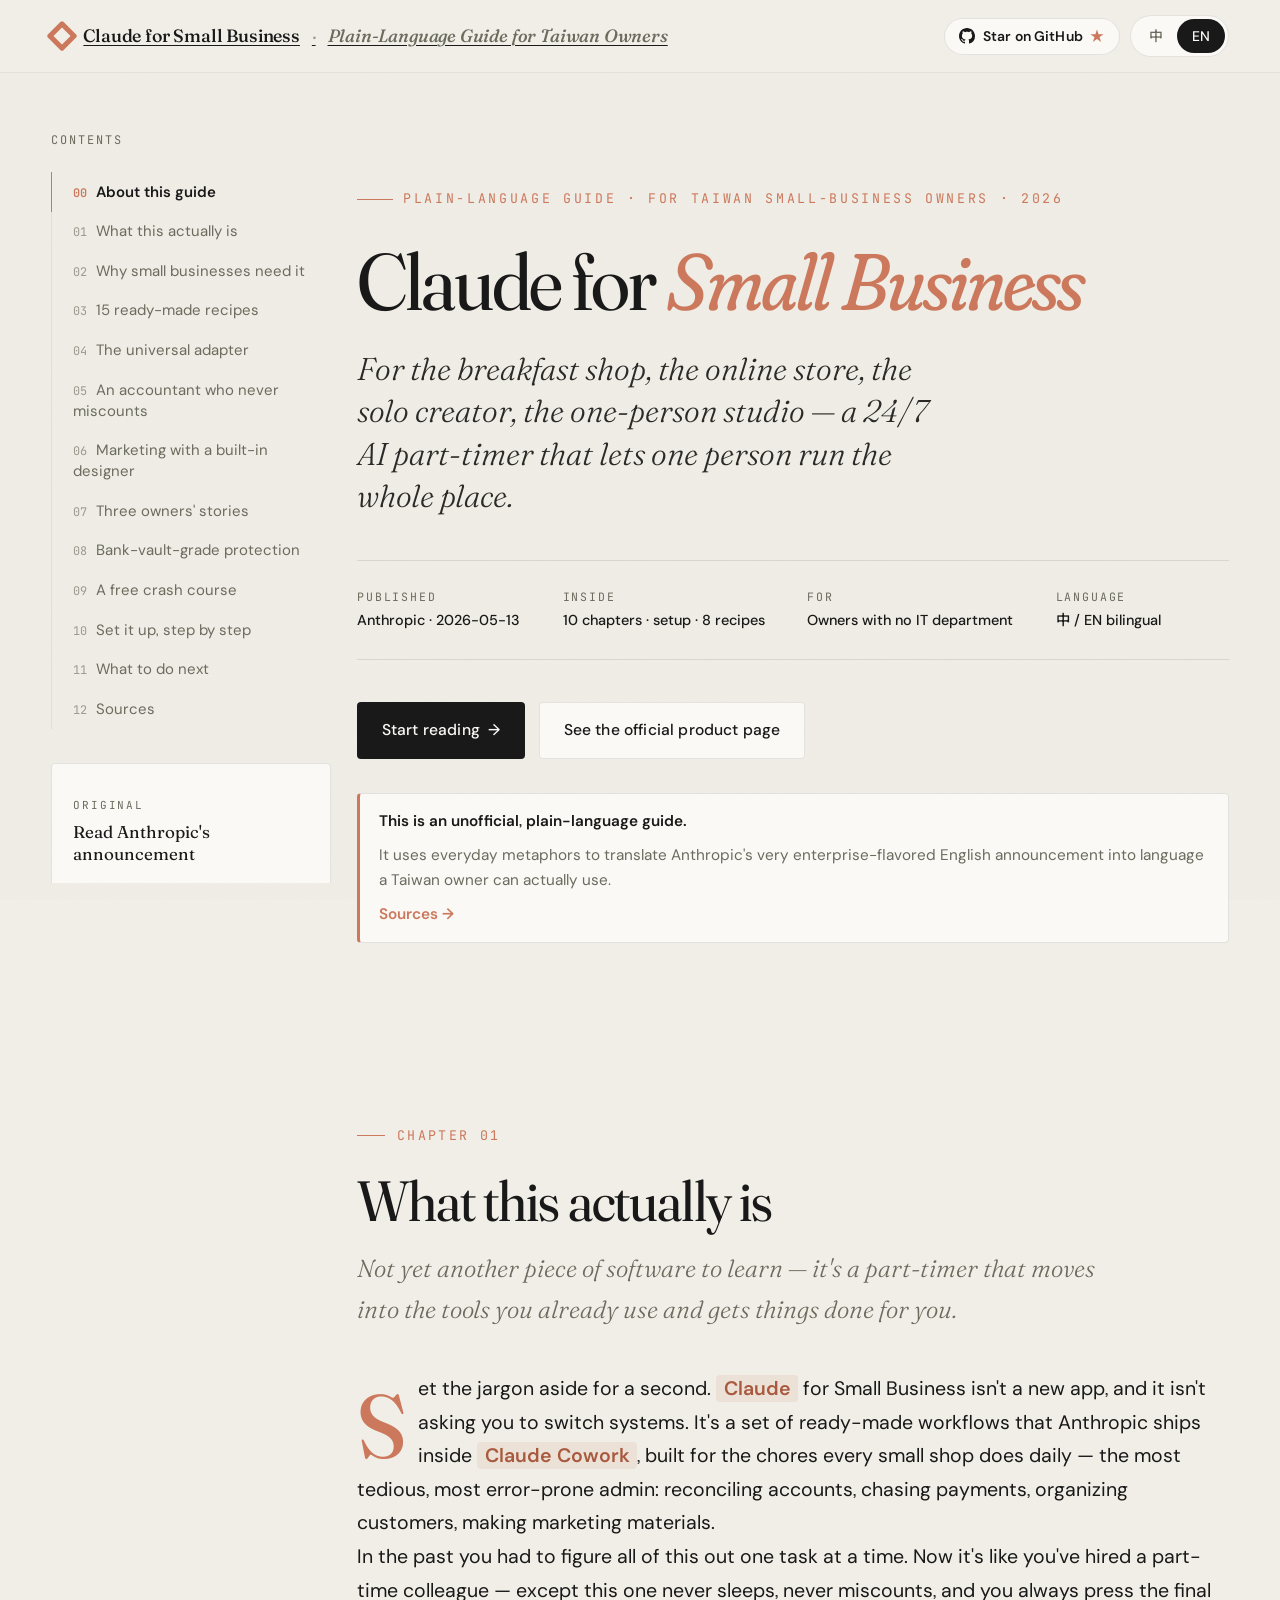
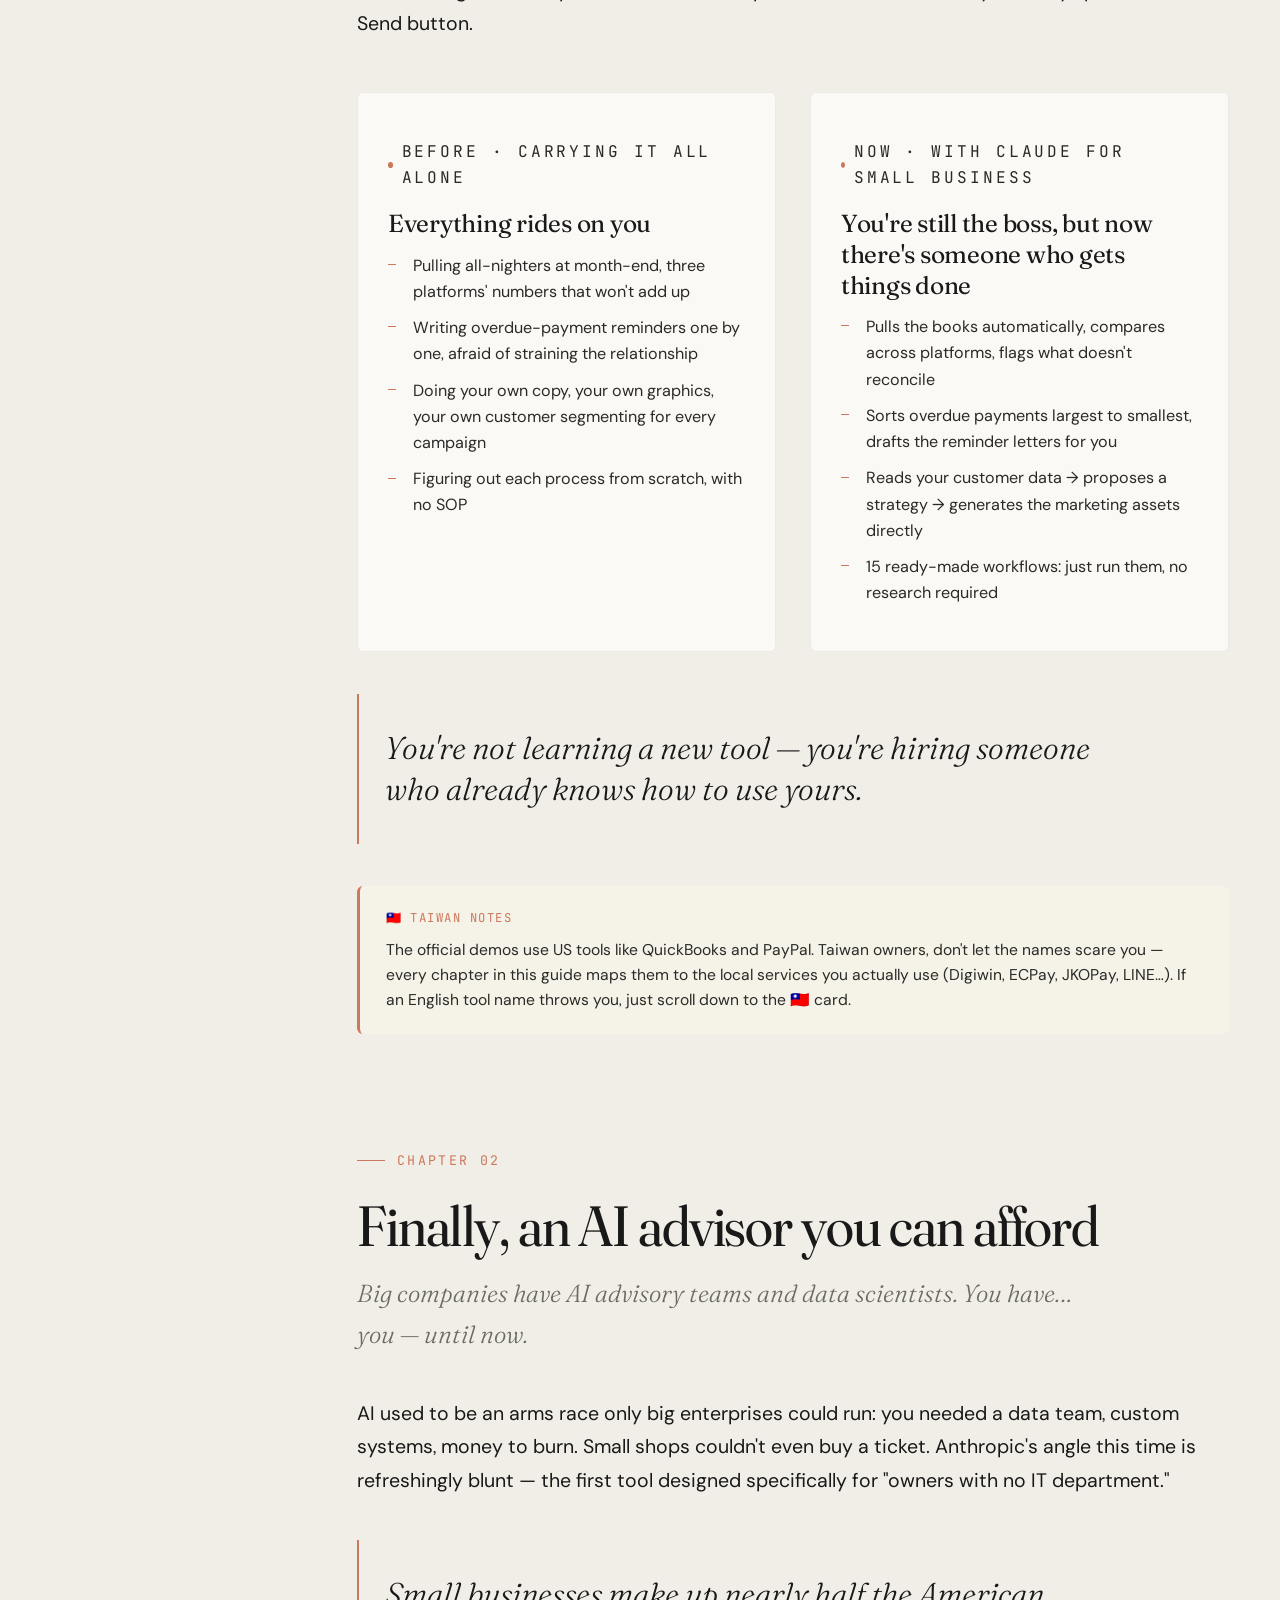
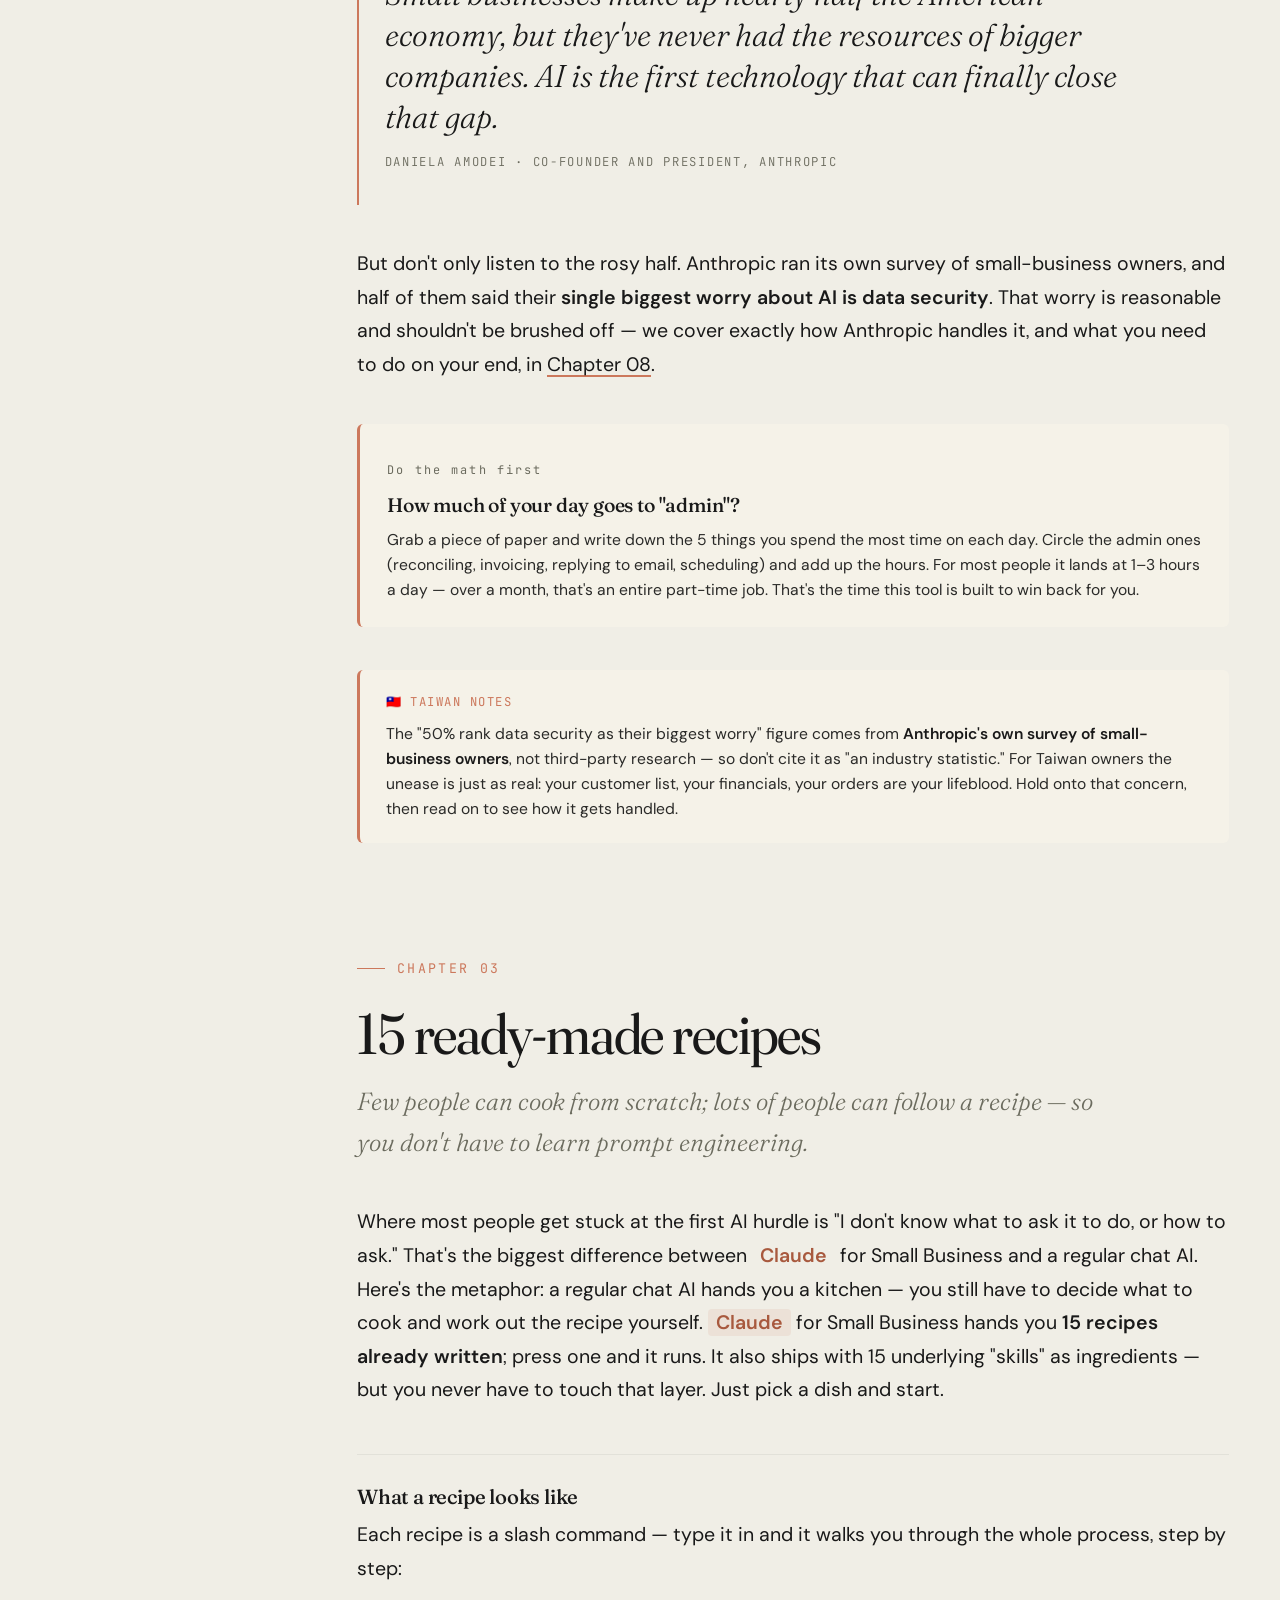
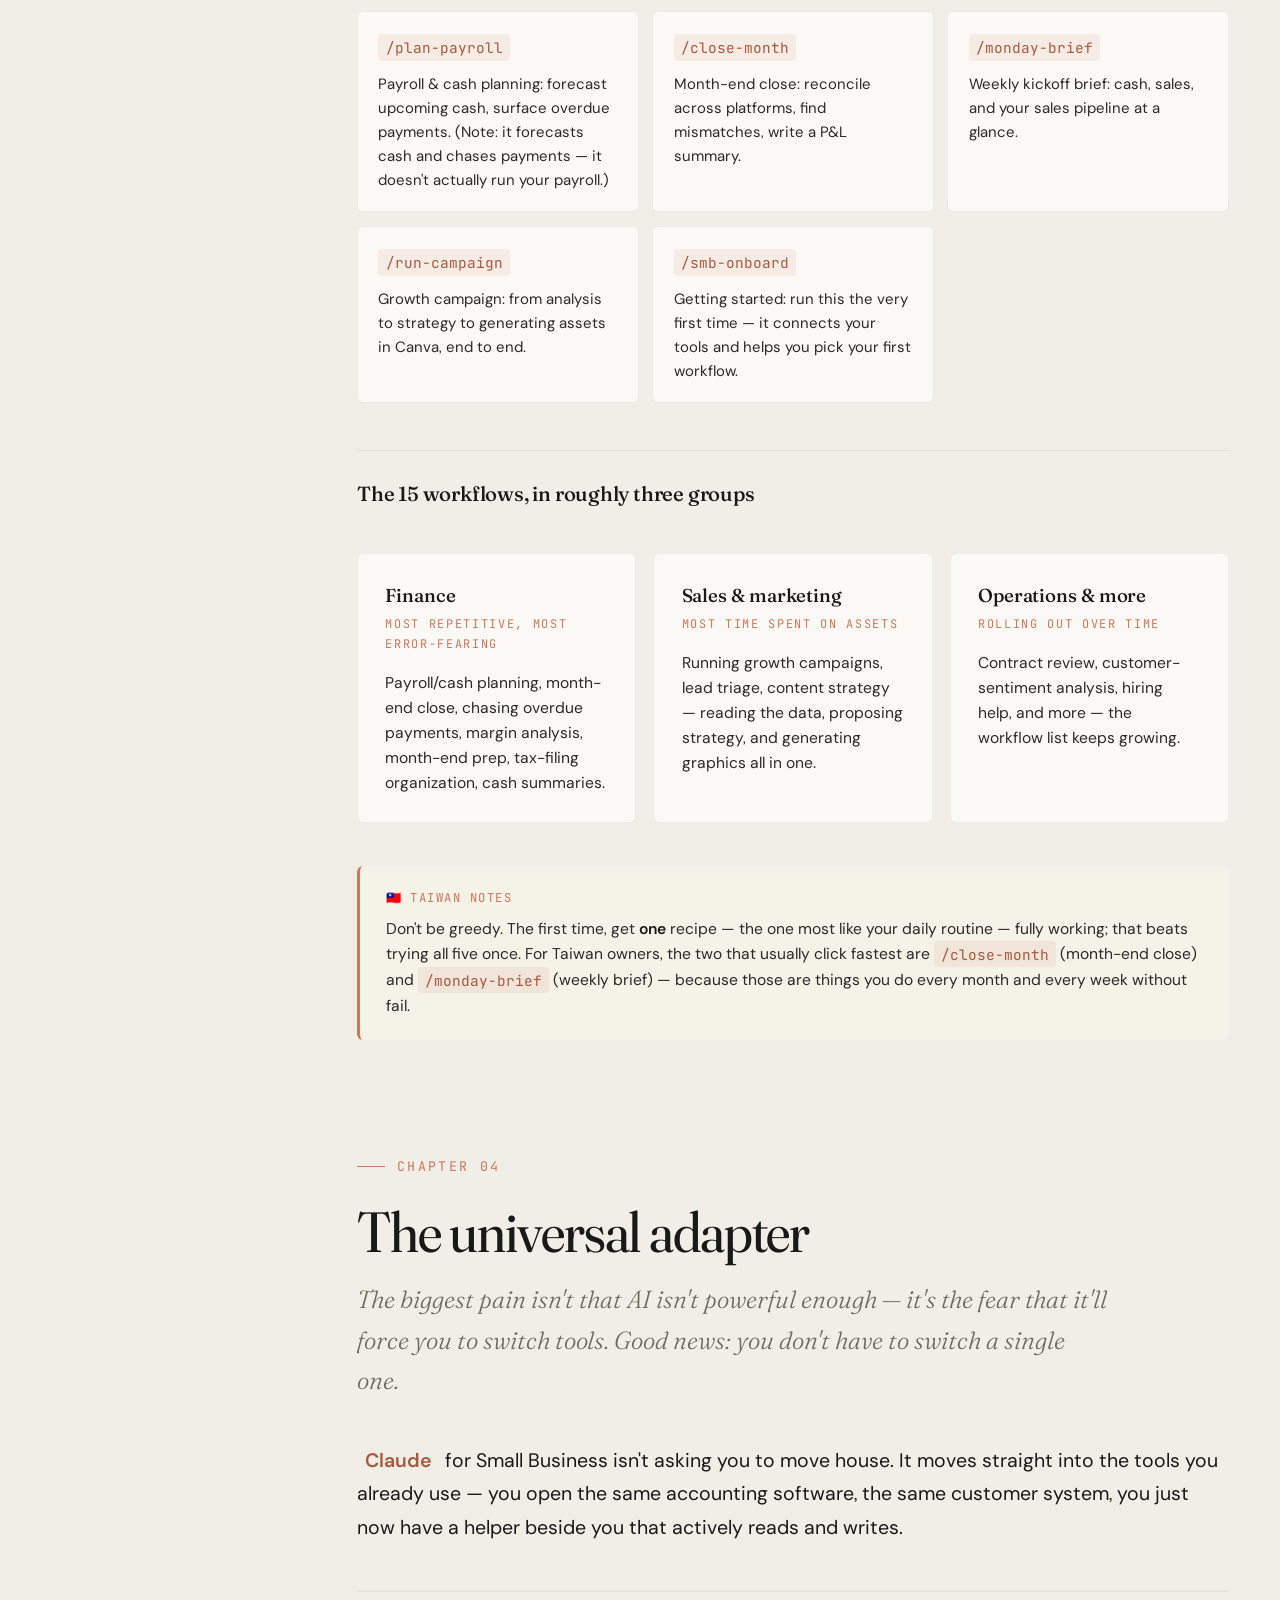
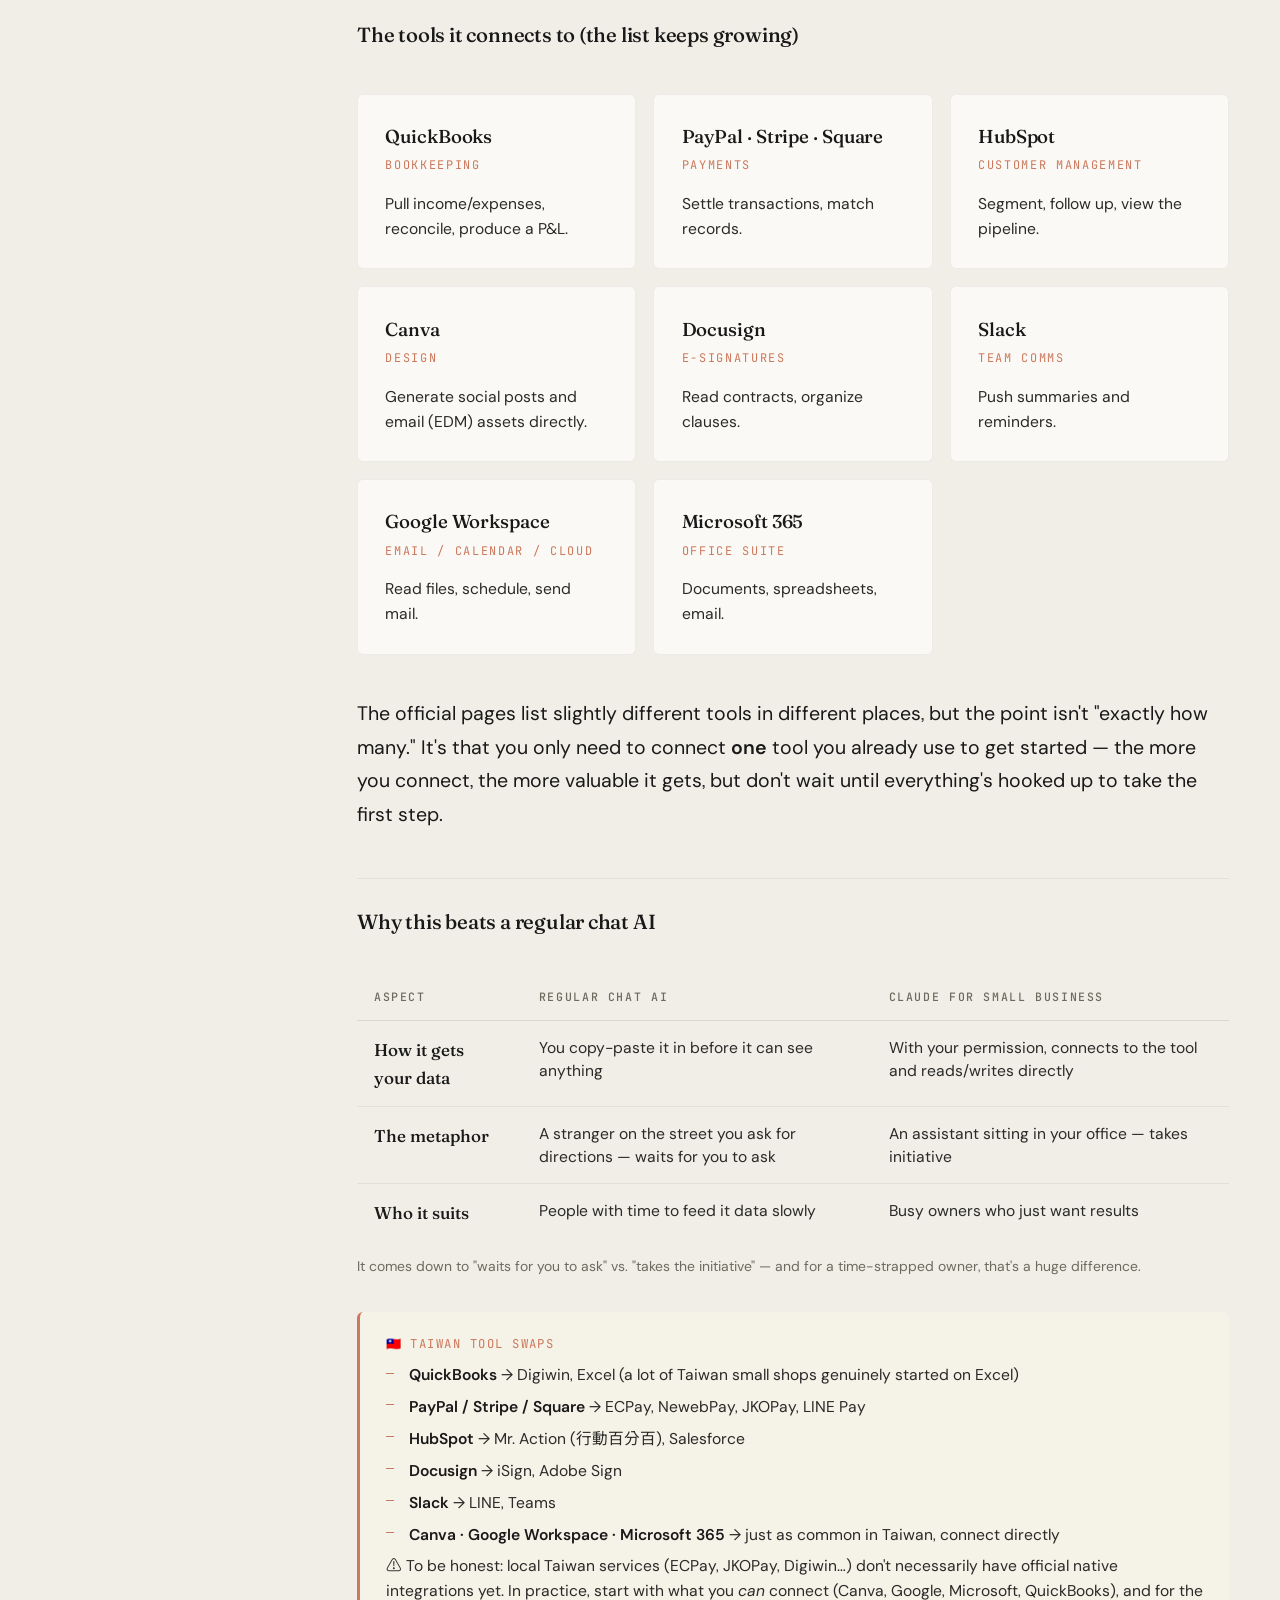
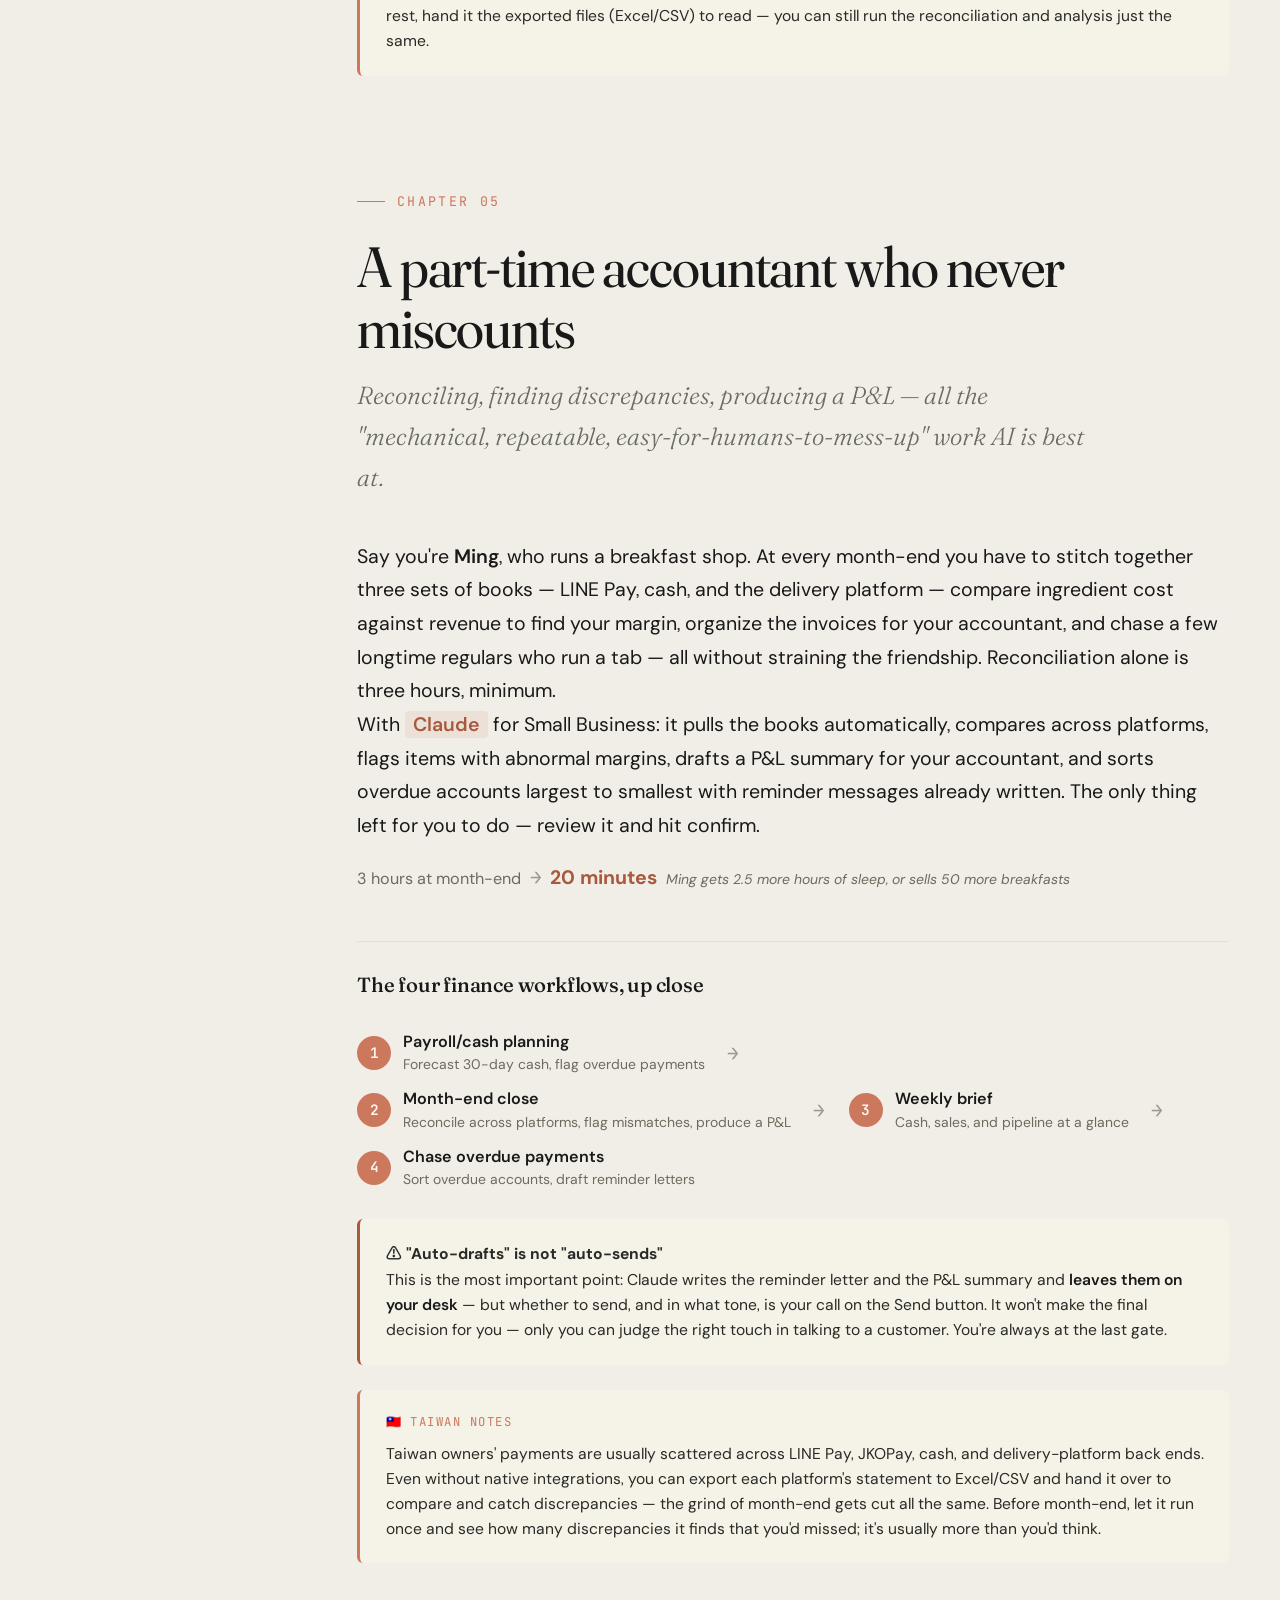
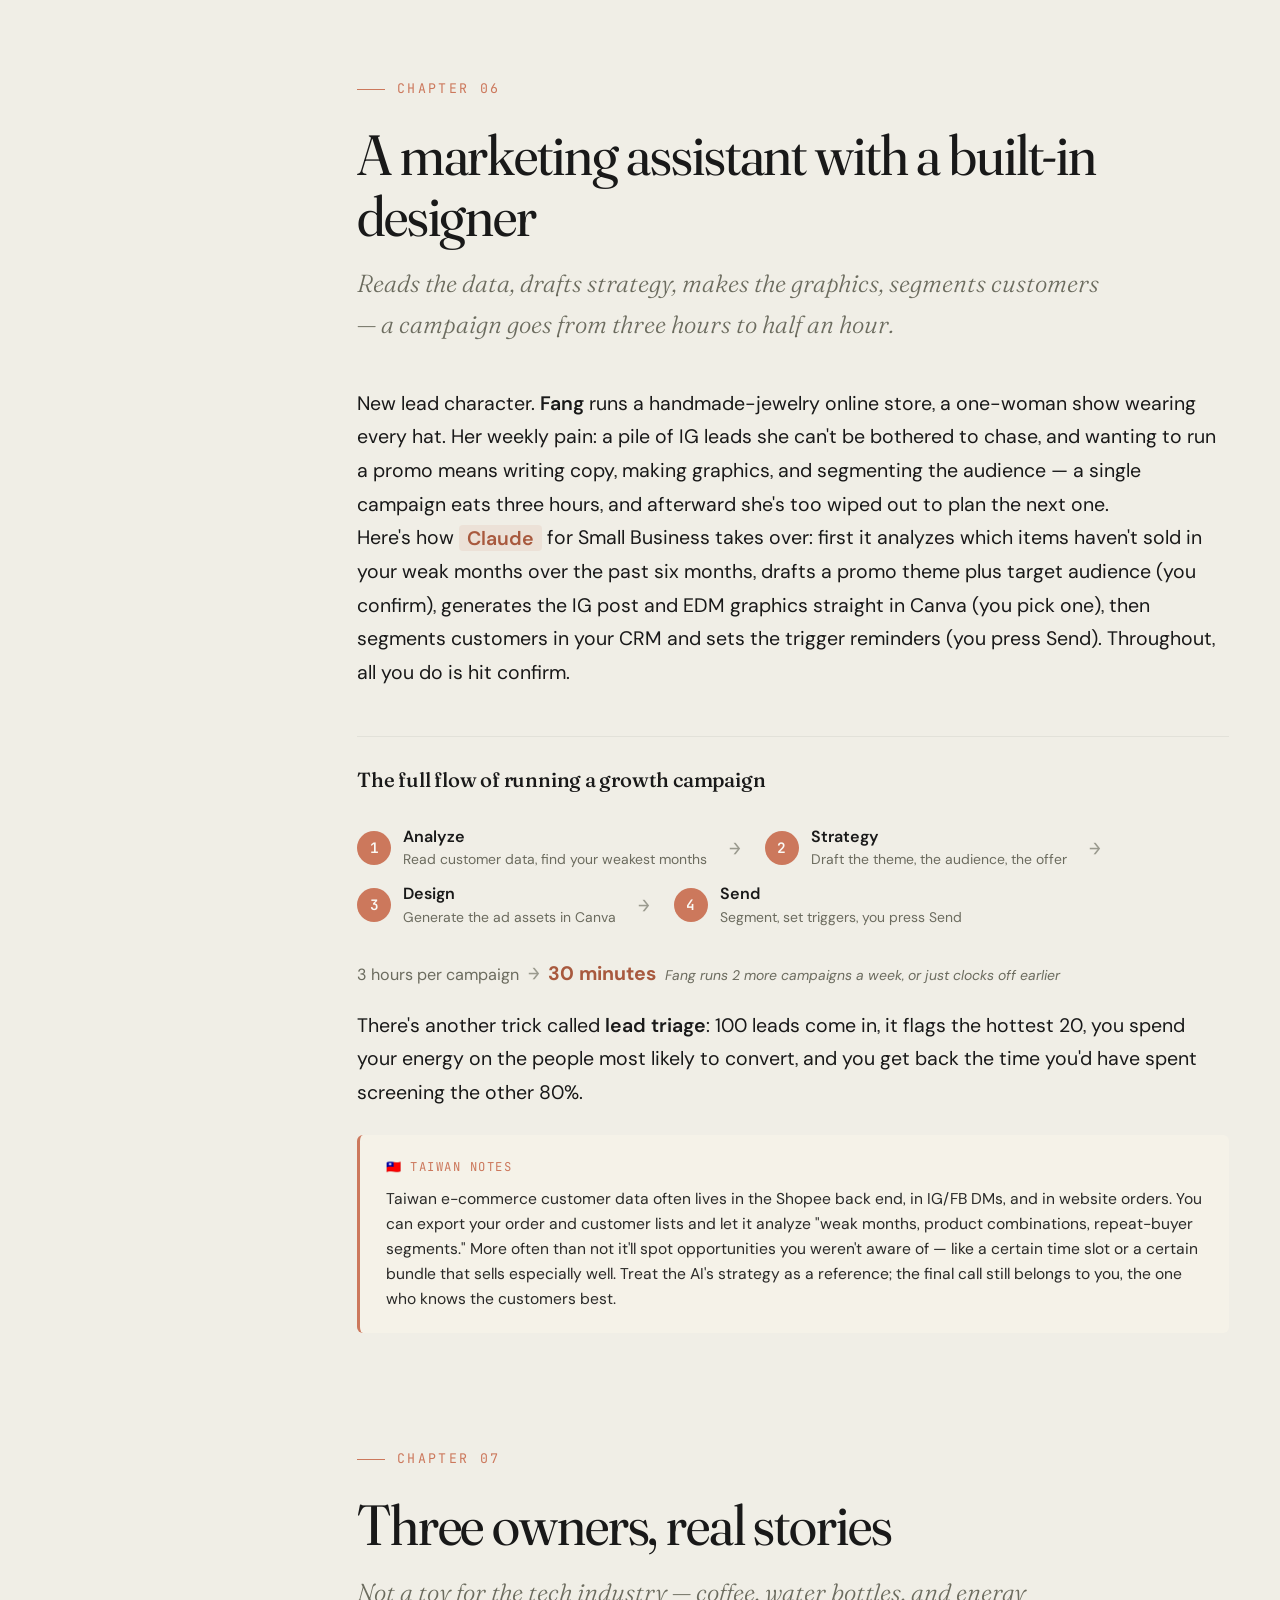
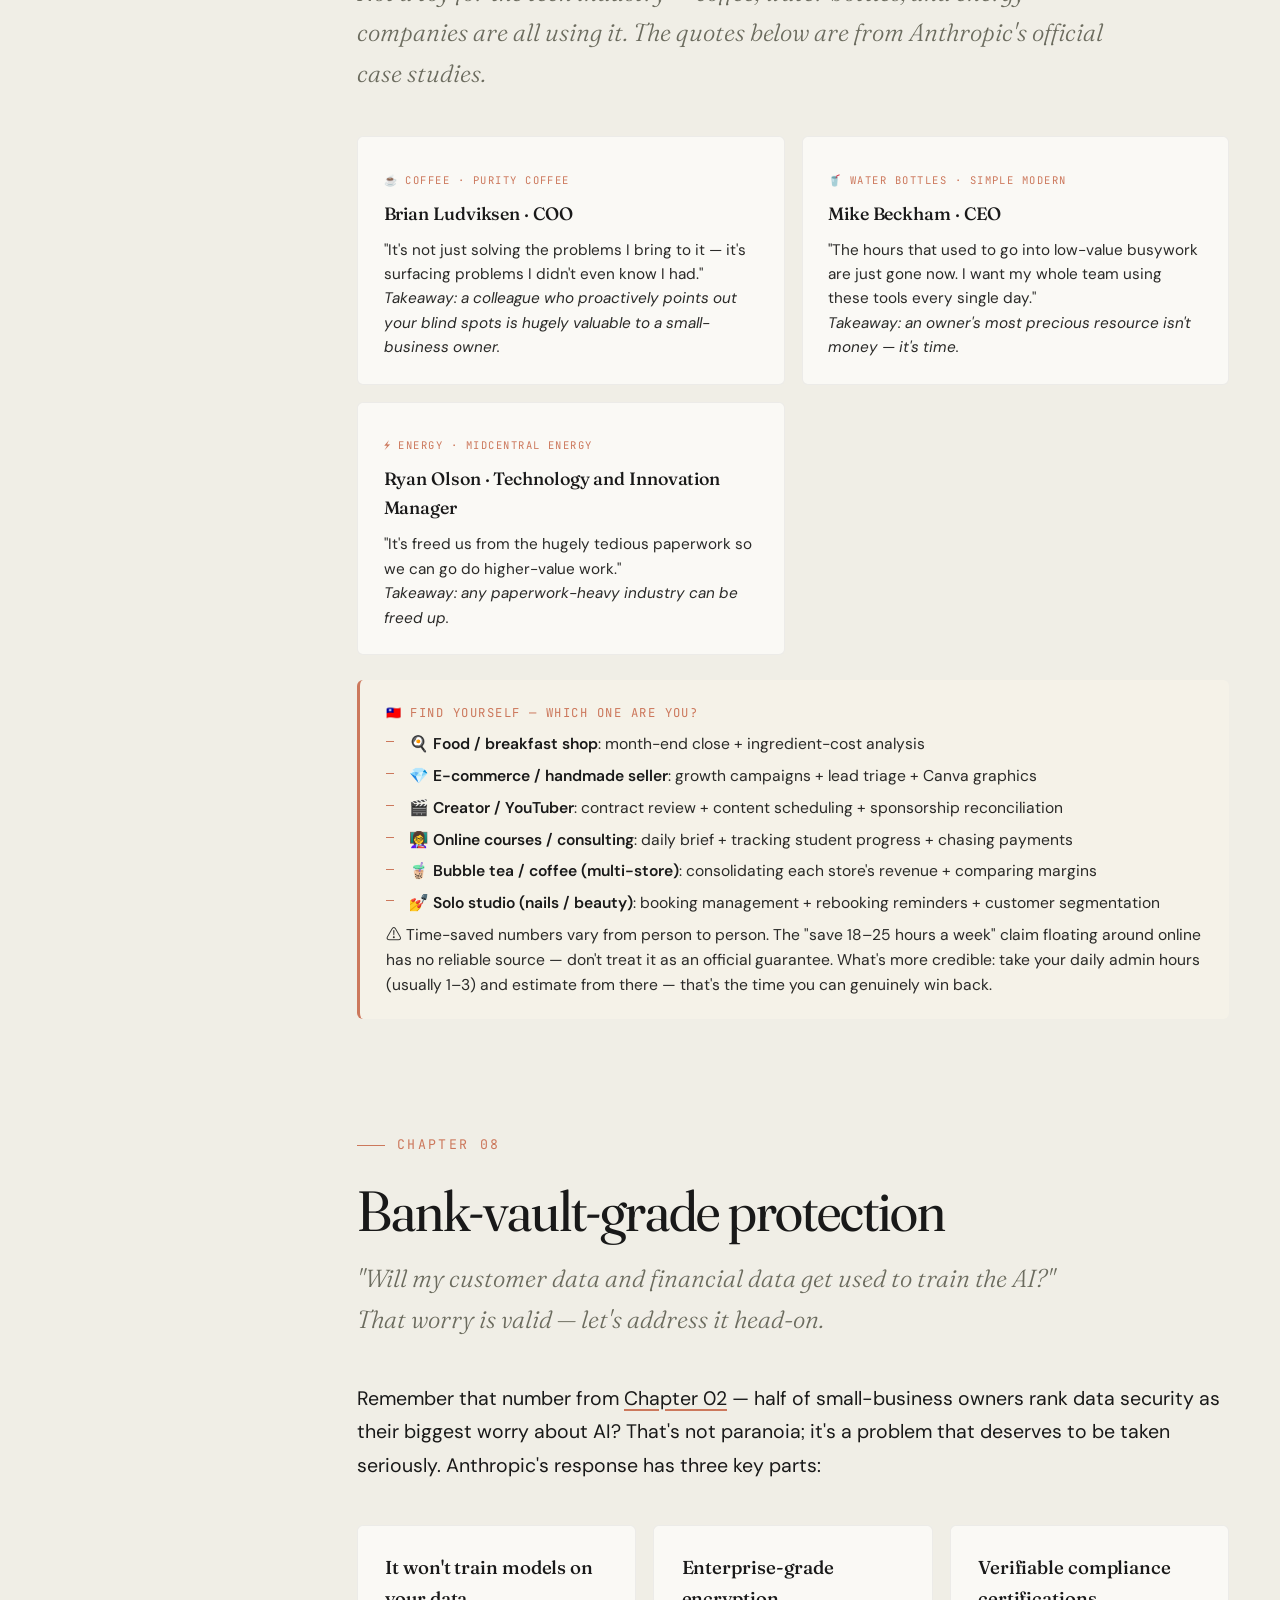
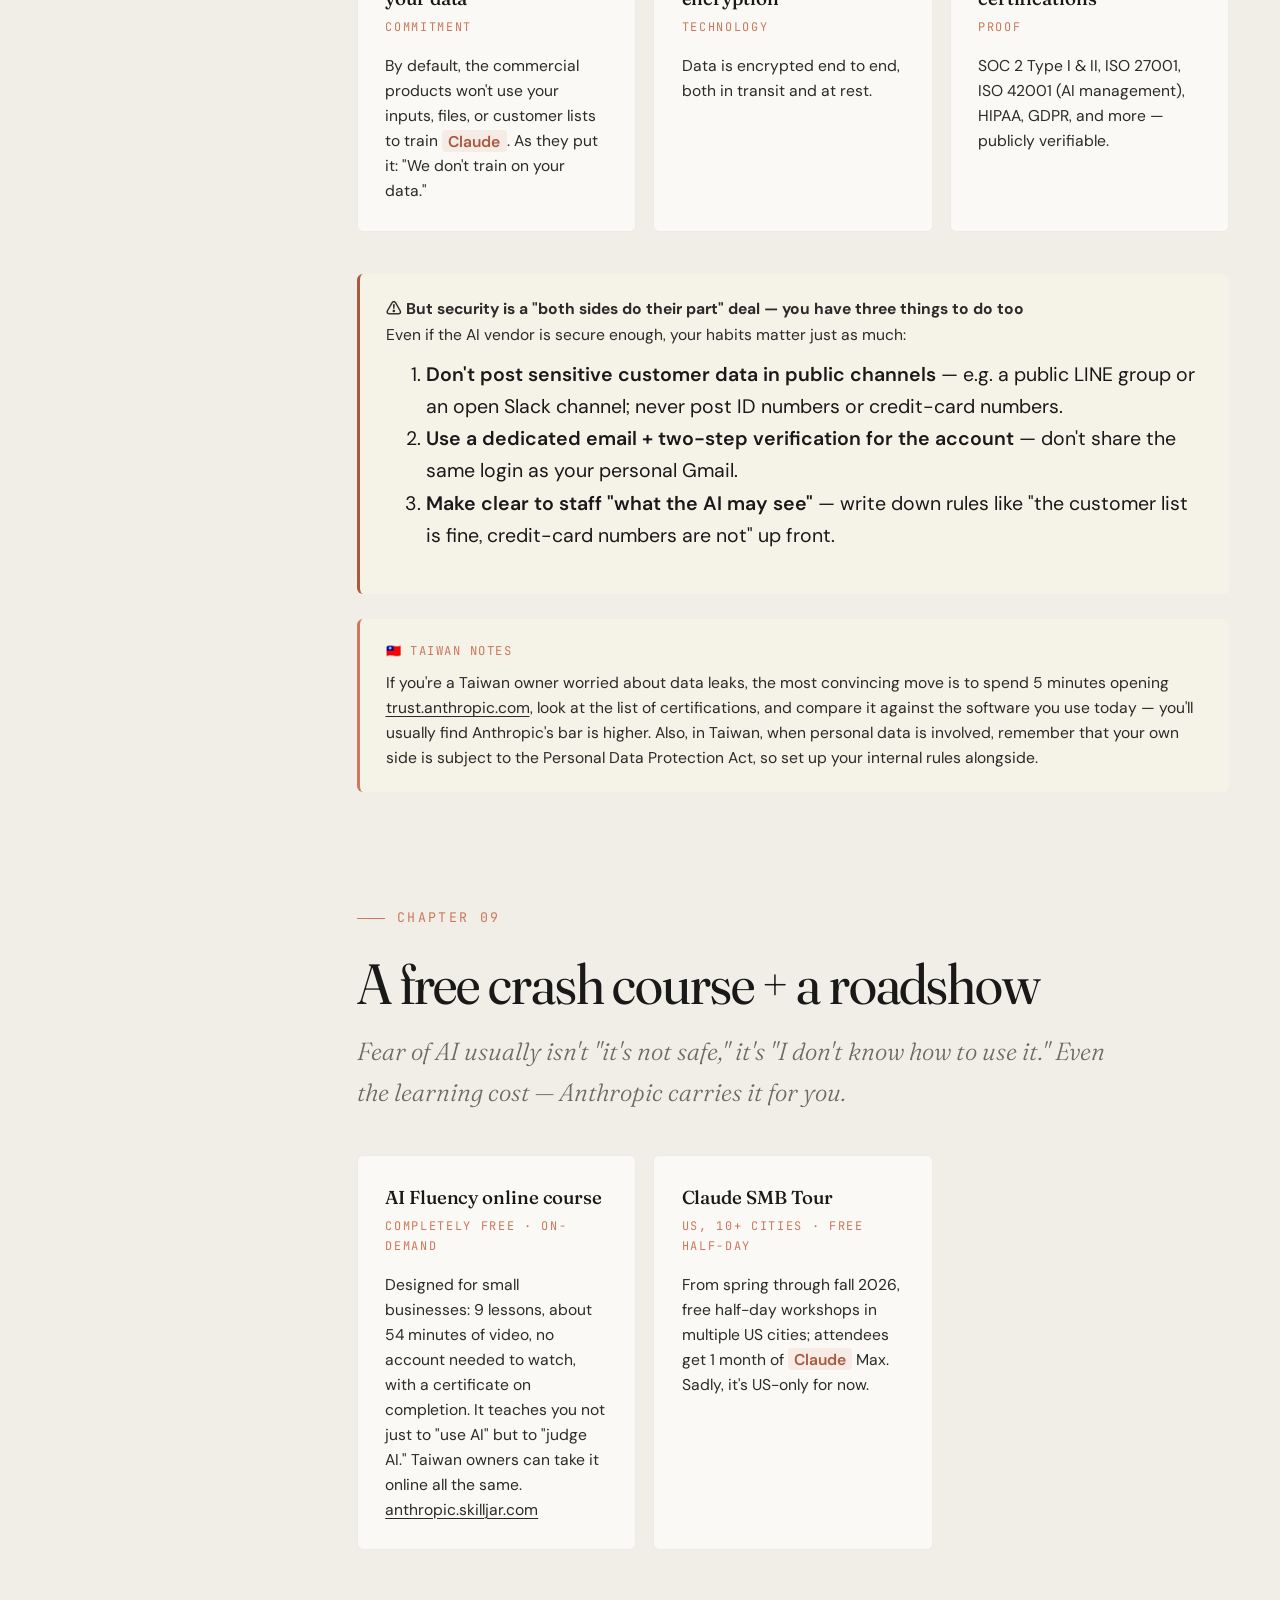
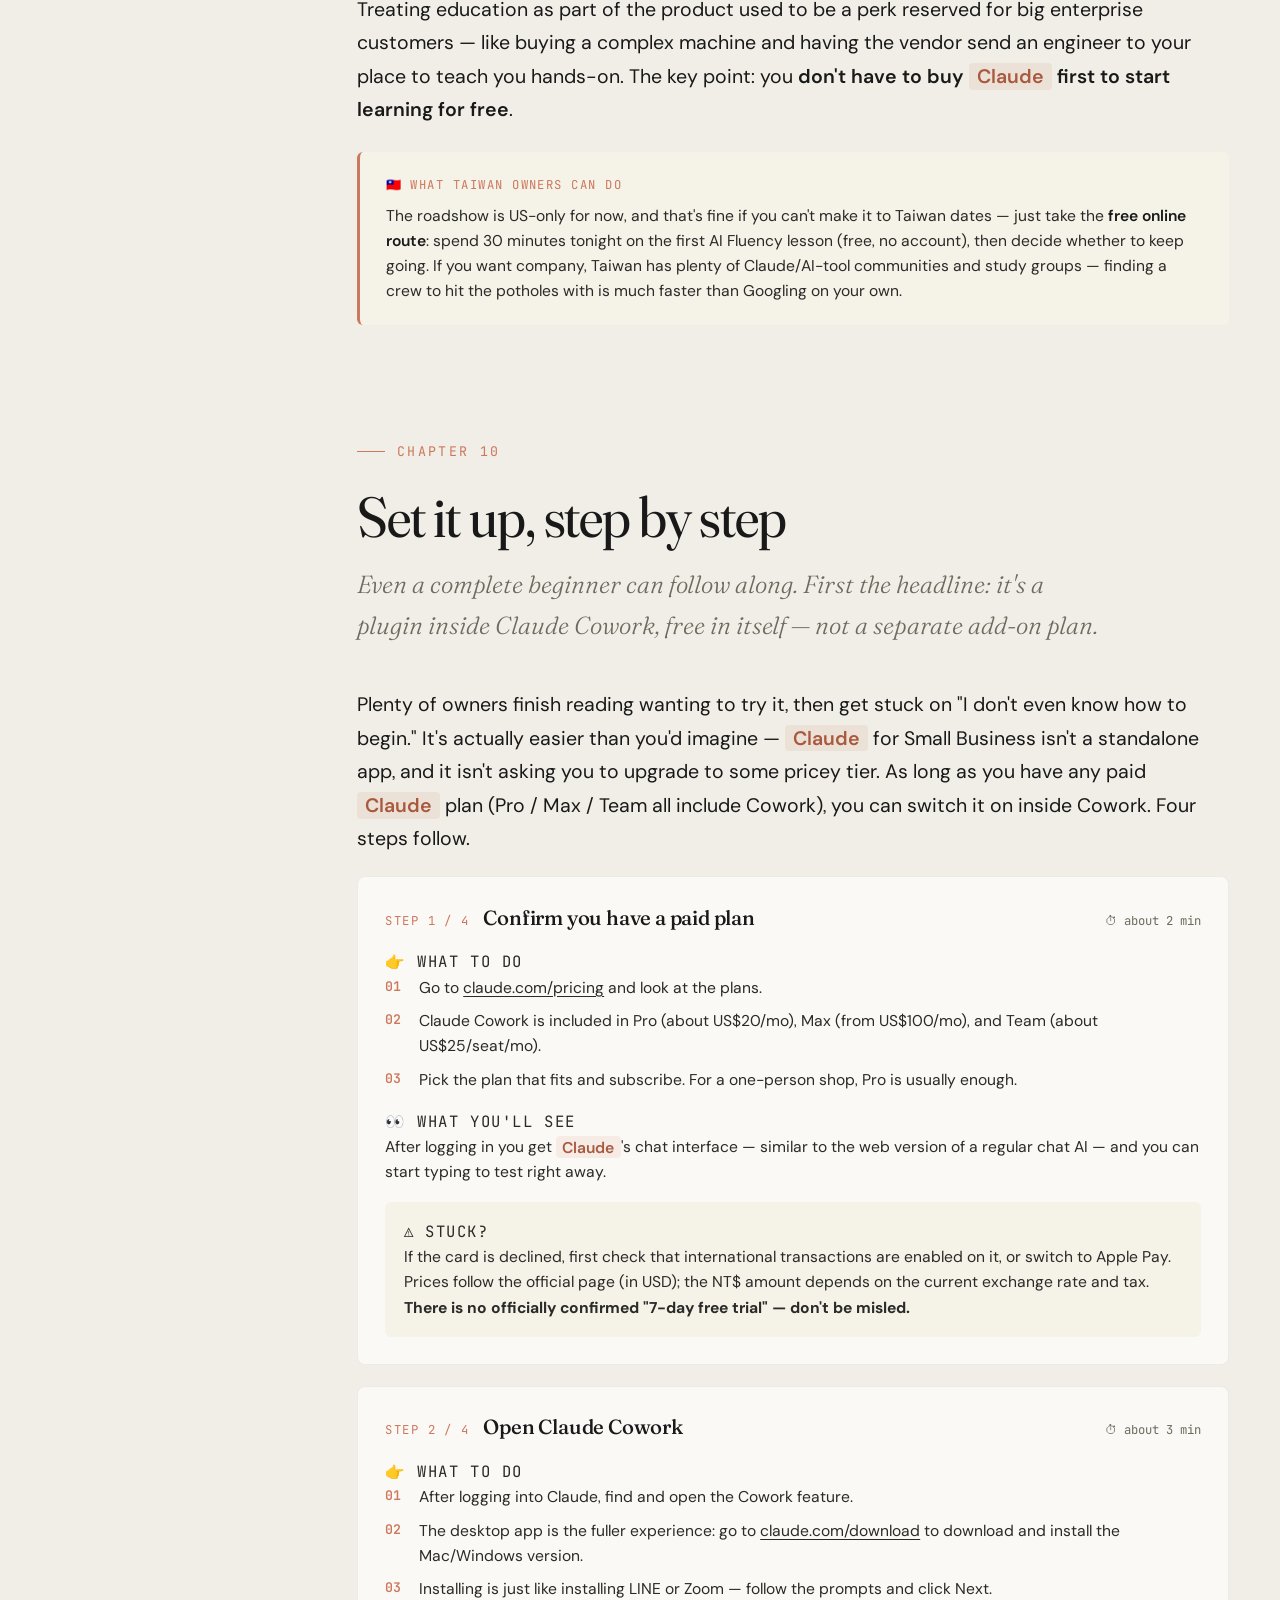
==== en/index.html @ 13dfb636 "feat: build bilingual Claude for Small Business Taiwan guide site - 中/英分頁式雙語（index.html / en/index.h" ====
<!DOCTYPE html>
<html lang="en">
<head>
<meta charset="UTF-8">
<meta name="viewport" content="width=device-width, initial-scale=1">
<title>Claude for Small Business · A Plain-Language Guide for Taiwan Owners</title>
<meta name="description" content="Anthropic's Claude for Small Business explained in plain language for Taiwan owners who have no IT department — 15 ready-made workflows, plugs into your existing tools, an accountant who never miscounts, a marketing assistant with a built-in designer. Includes step-by-step setup and 8 scenario prompts. Bilingual (中/EN).">
<meta property="og:title" content="Claude for Small Business · A Plain-Language Guide for Taiwan Owners">
<meta property="og:description" content="A 24/7 AI part-timer that lets one person run the whole shop — plain-language metaphors, Taiwan tool swaps, step-by-step setup.">
<meta property="og:type" content="article">
<meta property="og:locale" content="en_US">
<link rel="preconnect" href="https://fonts.googleapis.com">
<link rel="preconnect" href="https://fonts.gstatic.com" crossorigin>
<link href="https://fonts.googleapis.com/css2?family=Fraunces:ital,opsz,wght,SOFT@0,9..144,300..600,30..100;1,9..144,300..600,30..100&family=DM+Sans:wght@300;400;500;600;700&family=JetBrains+Mono:wght@400;500&family=Noto+Serif+TC:wght@300;400;500;700&family=Noto+Sans+TC:wght@300;400;500;700&display=swap" rel="stylesheet">
<link rel="stylesheet" href="../assets/styles.css">
<link rel="icon" href="data:image/svg+xml,%3Csvg xmlns='http://www.w3.org/2000/svg' viewBox='0 0 16 16'%3E%3Crect width='10' height='10' x='3' y='3' fill='%23CC785C' transform='rotate(45 8 8)'/%3E%3Crect width='4' height='4' x='6' y='6' fill='%23F0EEE6' transform='rotate(45 8 8)'/%3E%3C/svg%3E">
</head>
<body>

<div class="progress" aria-hidden="true"></div>

<header class="site-header">
  <div class="site-header__inner">
    <a class="brand" href="#cover" aria-label="Claude for Small Business — A Plain-Language Guide for Taiwan Owners, home">
      <span class="brand__mark" aria-hidden="true"></span>
      <span>Claude for Small Business</span>
      <span class="brand__sep">·</span>
      <span class="brand__sub">Plain-Language Guide for Taiwan Owners</span>
    </a>
    <div class="site-header__actions">
      <a class="ghstar" href="https://github.com/tingwei161803/claude-small-business" target="_blank" rel="noopener" aria-label="Star this project on GitHub">
        <svg class="ghstar__logo" viewBox="0 0 16 16" aria-hidden="true" fill="currentColor"><path d="M8 0C3.58 0 0 3.58 0 8c0 3.54 2.29 6.53 5.47 7.59.4.07.55-.17.55-.38 0-.19-.01-.82-.01-1.49-2.01.37-2.53-.49-2.69-.94-.09-.23-.48-.94-.82-1.13-.28-.15-.68-.52-.01-.53.63-.01 1.08.58 1.23.82.72 1.21 1.87.87 2.33.66.07-.52.28-.87.51-1.07-1.78-.2-3.64-.89-3.64-3.95 0-.87.31-1.59.82-2.15-.08-.2-.36-1.02.08-2.12 0 0 .67-.21 2.2.82.64-.18 1.32-.27 2-.27.68 0 1.36.09 2 .27 1.53-1.04 2.2-.82 2.2-.82.44 1.1.16 1.92.08 2.12.51.56.82 1.27.82 2.15 0 3.07-1.87 3.75-3.65 3.95.29.25.54.73.54 1.48 0 1.07-.01 1.93-.01 2.2 0 .21.15.46.55.38A8.013 8.013 0 0016 8c0-4.42-3.58-8-8-8z"></path></svg>
        <span class="ghstar__text">Star on GitHub</span>
        <span class="ghstar__star" aria-hidden="true">★</span>
        <span class="ghstar__count" hidden></span>
      </a>
      <nav class="lang-switch" aria-label="語言 Language">
        <a href="../" data-lang-link>中</a>
        <a href="./" aria-current="true">EN</a>
      </nav>
    </div>
  </div>
</header>

<div class="layout">

  <!-- ============ TOC ============ -->
  <aside class="toc" aria-label="Contents">
    <button class="toc__toggle" type="button">Contents</button>
    <div class="toc__panel">
      <p class="toc__label">Contents</p>
      <ol class="toc__list">
        <li class="toc__item" data-target="cover"><a href="#cover"><span class="toc__num">00</span>About this guide</a></li>
        <li class="toc__item" data-target="p00"><a href="#p00"><span class="toc__num">01</span>What this actually is</a></li>
        <li class="toc__item" data-target="p01"><a href="#p01"><span class="toc__num">02</span>Why small businesses need it</a></li>
        <li class="toc__item" data-target="p02"><a href="#p02"><span class="toc__num">03</span>15 ready-made recipes</a></li>
        <li class="toc__item" data-target="p03"><a href="#p03"><span class="toc__num">04</span>The universal adapter</a></li>
        <li class="toc__item" data-target="p04"><a href="#p04"><span class="toc__num">05</span>An accountant who never miscounts</a></li>
        <li class="toc__item" data-target="p05"><a href="#p05"><span class="toc__num">06</span>Marketing with a built-in designer</a></li>
        <li class="toc__item" data-target="p06"><a href="#p06"><span class="toc__num">07</span>Three owners' stories</a></li>
        <li class="toc__item" data-target="p07"><a href="#p07"><span class="toc__num">08</span>Bank-vault-grade protection</a></li>
        <li class="toc__item" data-target="p08"><a href="#p08"><span class="toc__num">09</span>A free crash course</a></li>
        <li class="toc__item" data-target="p09"><a href="#p09"><span class="toc__num">10</span>Set it up, step by step</a></li>
        <li class="toc__item" data-target="roadmap"><a href="#roadmap"><span class="toc__num">11</span>What to do next</a></li>
        <li class="toc__item" data-target="sources"><a href="#sources"><span class="toc__num">12</span>Sources</a></li>
      </ol>

      <div class="toc__cta">
        <p class="toc__cta-label">Original</p>
        <p class="toc__cta-title">Read Anthropic's announcement</p>
        <a class="toc__cta-link" href="https://www.anthropic.com/news/claude-for-small-business" target="_blank" rel="noopener">Published 2026-05-13</a>
      </div>
    </div>
  </aside>

  <!-- ============ MAIN ============ -->
  <main class="main">

    <!-- ====== Cover / Hero ====== -->
    <section class="section hero" id="cover">
      <p class="hero__eyebrow">Plain-language guide · For Taiwan small-business owners · 2026</p>
      <h1 class="hero__title">Claude for <em>Small Business</em></h1>
      <p class="hero__lede">For the breakfast shop, the online store, the solo creator, the one-person studio — a 24/7 AI part-timer that lets one person run the whole place.</p>

      <div class="hero__meta">
        <div class="hero__meta-item">
          <span class="hero__meta-label">Published</span>
          <span class="hero__meta-value">Anthropic · 2026-05-13</span>
        </div>
        <div class="hero__meta-item">
          <span class="hero__meta-label">Inside</span>
          <span class="hero__meta-value">10 chapters · setup · 8 recipes</span>
        </div>
        <div class="hero__meta-item">
          <span class="hero__meta-label">For</span>
          <span class="hero__meta-value">Owners with no IT department</span>
        </div>
        <div class="hero__meta-item">
          <span class="hero__meta-label">Language</span>
          <span class="hero__meta-value">中 / EN bilingual</span>
        </div>
      </div>

      <div class="hero__actions">
        <a class="btn btn--primary" href="#p00">Start reading <span class="btn__arrow">→</span></a>
        <a class="btn btn--secondary" href="https://claude.com/solutions/small-business" target="_blank" rel="noopener">See the official product page</a>
      </div>

      <p class="hero__more">
        <strong>This is an unofficial, plain-language guide.</strong>
        <span>It uses everyday metaphors to translate Anthropic's very enterprise-flavored English announcement into language a Taiwan owner can actually use.</span>
        <a href="#sources">Sources</a>
      </p>
    </section>

    <!-- ====== P00 What this actually is ====== -->
    <section class="section" id="p00">
      <header class="chapter__head">
        <p class="chapter__num">Chapter 01</p>
        <h2 class="chapter__title">What this actually is</h2>
        <p class="chapter__sub">Not yet another piece of software to learn — it's a part-timer that moves into the tools you already use and gets things done for you.</p>
      </header>

      <div class="prose">
        <p class="dropcap">Set the jargon aside for a second. Claude for Small Business isn't a new app, and it isn't asking you to switch systems. It's a set of ready-made workflows that Anthropic ships inside Claude Cowork, built for the chores every small shop does daily — the most tedious, most error-prone admin: reconciling accounts, chasing payments, organizing customers, making marketing materials.</p>
        <p>In the past you had to figure all of this out one task at a time. Now it's like you've hired a part-time colleague — except this one never sleeps, never miscounts, and you always press the final Send button.</p>
      </div>

      <div class="stage">
        <div class="stage__block">
          <p class="stage__block-label">Before · carrying it all alone</p>
          <h3>Everything rides on you</h3>
          <ul>
            <li>Pulling all-nighters at month-end, three platforms' numbers that won't add up</li>
            <li>Writing overdue-payment reminders one by one, afraid of straining the relationship</li>
            <li>Doing your own copy, your own graphics, your own customer segmenting for every campaign</li>
            <li>Figuring out each process from scratch, with no SOP</li>
          </ul>
        </div>
        <div class="stage__block">
          <p class="stage__block-label">Now · with Claude for Small Business</p>
          <h3>You're still the boss, but now there's someone who gets things done</h3>
          <ul>
            <li>Pulls the books automatically, compares across platforms, flags what doesn't reconcile</li>
            <li>Sorts overdue payments largest to smallest, drafts the reminder letters for you</li>
            <li>Reads your customer data → proposes a strategy → generates the marketing assets directly</li>
            <li>15 ready-made workflows: just run them, no research required</li>
          </ul>
        </div>
      </div>

      <blockquote class="pullquote">
        You're not learning a new tool — you're hiring someone who already knows how to use yours.
      </blockquote>

      <aside class="tw-note">
        <p class="tw-note__label">🇹🇼 Taiwan notes</p>
        <div class="tw-note__body">
          <p>The official demos use US tools like QuickBooks and PayPal. Taiwan owners, don't let the names scare you — every chapter in this guide maps them to the local services you actually use (Digiwin, ECPay, JKOPay, LINE…). If an English tool name throws you, just scroll down to the 🇹🇼 card.</p>
        </div>
      </aside>
    </section>

    <!-- ====== P01 Why small businesses need it ====== -->
    <section class="section" id="p01">
      <header class="chapter__head">
        <p class="chapter__num">Chapter 02</p>
        <h2 class="chapter__title">Finally, an AI advisor you can afford</h2>
        <p class="chapter__sub">Big companies have AI advisory teams and data scientists. You have… you — until now.</p>
      </header>

      <div class="prose">
        <p>AI used to be an arms race only big enterprises could run: you needed a data team, custom systems, money to burn. Small shops couldn't even buy a ticket. Anthropic's angle this time is refreshingly blunt — the first tool designed specifically for "owners with no IT department."</p>
      </div>

      <blockquote class="pullquote">
        Small businesses make up nearly half the American economy, but they've never had the resources of bigger companies. AI is the first technology that can finally close that gap.
        <span class="pullquote__attr">Daniela Amodei · Co-founder and President, Anthropic</span>
      </blockquote>

      <div class="prose">
        <p>But don't only listen to the rosy half. Anthropic ran its own survey of small-business owners, and half of them said their <strong>single biggest worry about AI is data security</strong>. That worry is reasonable and shouldn't be brushed off — we cover exactly how Anthropic handles it, and what you need to do on your end, in <a href="#p07">Chapter 08</a>.</p>
      </div>

      <div class="challenges">
        <div class="challenge">
          <p class="challenge__num">Do the math first</p>
          <h3 class="challenge__title">How much of your day goes to "admin"?</h3>
          <p class="challenge__body">Grab a piece of paper and write down the 5 things you spend the most time on each day. Circle the admin ones (reconciling, invoicing, replying to email, scheduling) and add up the hours. For most people it lands at 1–3 hours a day — over a month, that's an entire part-time job. That's the time this tool is built to win back for you.</p>
        </div>
      </div>

      <aside class="tw-note">
        <p class="tw-note__label">🇹🇼 Taiwan notes</p>
        <div class="tw-note__body">
          <p>The "50% rank data security as their biggest worry" figure comes from <strong>Anthropic's own survey of small-business owners</strong>, not third-party research — so don't cite it as "an industry statistic." For Taiwan owners the unease is just as real: your customer list, your financials, your orders are your lifeblood. Hold onto that concern, then read on to see how it gets handled.</p>
        </div>
      </aside>
    </section>

    <!-- ====== P02 15 ready-made recipes ====== -->
    <section class="section" id="p02">
      <header class="chapter__head">
        <p class="chapter__num">Chapter 03</p>
        <h2 class="chapter__title">15 ready-made recipes</h2>
        <p class="chapter__sub">Few people can cook from scratch; lots of people can follow a recipe — so you don't have to learn prompt engineering.</p>
      </header>

      <div class="prose">
        <p>Where most people get stuck at the first AI hurdle is "I don't know what to ask it to do, or how to ask." That's the biggest difference between Claude for Small Business and a regular chat AI.</p>
        <p>Here's the metaphor: a regular chat AI hands you a kitchen — you still have to decide what to cook and work out the recipe yourself. Claude for Small Business hands you <strong>15 recipes already written</strong>; press one and it runs. It also ships with 15 underlying "skills" as ingredients — but you never have to touch that layer. Just pick a dish and start.</p>
      </div>

      <p class="section-h">What a recipe looks like</p>
      <div class="prose"><p>Each recipe is a slash command — type it in and it walks you through the whole process, step by step:</p></div>
      <div class="recipes">
        <div class="recipe"><code class="recipe__cmd">/plan-payroll</code><p class="recipe__desc">Payroll &amp; cash planning: forecast upcoming cash, surface overdue payments. (Note: it forecasts cash and chases payments — it doesn't actually run your payroll.)</p></div>
        <div class="recipe"><code class="recipe__cmd">/close-month</code><p class="recipe__desc">Month-end close: reconcile across platforms, find mismatches, write a P&amp;L summary.</p></div>
        <div class="recipe"><code class="recipe__cmd">/monday-brief</code><p class="recipe__desc">Weekly kickoff brief: cash, sales, and your sales pipeline at a glance.</p></div>
        <div class="recipe"><code class="recipe__cmd">/run-campaign</code><p class="recipe__desc">Growth campaign: from analysis to strategy to generating assets in Canva, end to end.</p></div>
        <div class="recipe"><code class="recipe__cmd">/smb-onboard</code><p class="recipe__desc">Getting started: run this the very first time — it connects your tools and helps you pick your first workflow.</p></div>
      </div>

      <p class="section-h">The 15 workflows, in roughly three groups</p>
      <div class="tools">
        <div class="tool">
          <p class="tool__name">Finance</p>
          <span class="tool__when">Most repetitive, most error-fearing</span>
          <p class="tool__desc">Payroll/cash planning, month-end close, chasing overdue payments, margin analysis, month-end prep, tax-filing organization, cash summaries.</p>
        </div>
        <div class="tool">
          <p class="tool__name">Sales &amp; marketing</p>
          <span class="tool__when">Most time spent on assets</span>
          <p class="tool__desc">Running growth campaigns, lead triage, content strategy — reading the data, proposing strategy, and generating graphics all in one.</p>
        </div>
        <div class="tool">
          <p class="tool__name">Operations &amp; more</p>
          <span class="tool__when">Rolling out over time</span>
          <p class="tool__desc">Contract review, customer-sentiment analysis, hiring help, and more — the workflow list keeps growing.</p>
        </div>
      </div>

      <aside class="tw-note">
        <p class="tw-note__label">🇹🇼 Taiwan notes</p>
        <div class="tw-note__body">
          <p>Don't be greedy. The first time, get <strong>one</strong> recipe — the one most like your daily routine — fully working; that beats trying all five once. For Taiwan owners, the two that usually click fastest are <code class="recipe__cmd">/close-month</code> (month-end close) and <code class="recipe__cmd">/monday-brief</code> (weekly brief) — because those are things you do every month and every week without fail.</p>
        </div>
      </aside>
    </section>

    <!-- ====== P03 The universal adapter ====== -->
    <section class="section" id="p03">
      <header class="chapter__head">
        <p class="chapter__num">Chapter 04</p>
        <h2 class="chapter__title">The universal adapter</h2>
        <p class="chapter__sub">The biggest pain isn't that AI isn't powerful enough — it's the fear that it'll force you to switch tools. Good news: you don't have to switch a single one.</p>
      </header>

      <div class="prose">
        <p>Claude for Small Business isn't asking you to move house. It moves straight into the tools you already use — you open the same accounting software, the same customer system, you just now have a helper beside you that actively reads and writes.</p>
      </div>

      <p class="section-h">The tools it connects to (the list keeps growing)</p>
      <div class="tools">
        <div class="tool"><p class="tool__name">QuickBooks</p><span class="tool__when">Bookkeeping</span><p class="tool__desc">Pull income/expenses, reconcile, produce a P&amp;L.</p></div>
        <div class="tool"><p class="tool__name">PayPal · Stripe · Square</p><span class="tool__when">Payments</span><p class="tool__desc">Settle transactions, match records.</p></div>
        <div class="tool"><p class="tool__name">HubSpot</p><span class="tool__when">Customer management</span><p class="tool__desc">Segment, follow up, view the pipeline.</p></div>
        <div class="tool"><p class="tool__name">Canva</p><span class="tool__when">Design</span><p class="tool__desc">Generate social posts and email (EDM) assets directly.</p></div>
        <div class="tool"><p class="tool__name">Docusign</p><span class="tool__when">E-signatures</span><p class="tool__desc">Read contracts, organize clauses.</p></div>
        <div class="tool"><p class="tool__name">Slack</p><span class="tool__when">Team comms</span><p class="tool__desc">Push summaries and reminders.</p></div>
        <div class="tool"><p class="tool__name">Google Workspace</p><span class="tool__when">Email / calendar / cloud</span><p class="tool__desc">Read files, schedule, send mail.</p></div>
        <div class="tool"><p class="tool__name">Microsoft 365</p><span class="tool__when">Office suite</span><p class="tool__desc">Documents, spreadsheets, email.</p></div>
      </div>
      <div class="prose"><p>The official pages list slightly different tools in different places, but the point isn't "exactly how many." It's that you only need to connect <strong>one</strong> tool you already use to get started — the more you connect, the more valuable it gets, but don't wait until everything's hooked up to take the first step.</p></div>

      <p class="section-h">Why this beats a regular chat AI</p>
      <table class="decision">
        <thead>
          <tr><th scope="col">Aspect</th><th scope="col">Regular chat AI</th><th scope="col">Claude for Small Business</th></tr>
        </thead>
        <tbody>
          <tr>
            <th scope="row">How it gets your data</th>
            <td data-label="Regular chat AI">You copy-paste it in before it can see anything</td>
            <td data-label="Claude for Small Business">With your permission, connects to the tool and reads/writes directly</td>
          </tr>
          <tr>
            <th scope="row">The metaphor</th>
            <td data-label="Regular chat AI">A stranger on the street you ask for directions — waits for you to ask</td>
            <td data-label="Claude for Small Business">An assistant sitting in your office — takes initiative</td>
          </tr>
          <tr>
            <th scope="row">Who it suits</th>
            <td data-label="Regular chat AI">People with time to feed it data slowly</td>
            <td data-label="Claude for Small Business">Busy owners who just want results</td>
          </tr>
        </tbody>
        <caption>It comes down to "waits for you to ask" vs. "takes the initiative" — and for a time-strapped owner, that's a huge difference.</caption>
      </table>

      <aside class="tw-note">
        <p class="tw-note__label">🇹🇼 Taiwan tool swaps</p>
        <div class="tw-note__body">
          <ul>
            <li><strong>QuickBooks</strong> → Digiwin, Excel (a lot of Taiwan small shops genuinely started on Excel)</li>
            <li><strong>PayPal / Stripe / Square</strong> → ECPay, NewebPay, JKOPay, LINE Pay</li>
            <li><strong>HubSpot</strong> → Mr. Action (行動百分百), Salesforce</li>
            <li><strong>Docusign</strong> → iSign, Adobe Sign</li>
            <li><strong>Slack</strong> → LINE, Teams</li>
            <li><strong>Canva · Google Workspace · Microsoft 365</strong> → just as common in Taiwan, connect directly</li>
          </ul>
          <p>⚠️ To be honest: local Taiwan services (ECPay, JKOPay, Digiwin…) don't necessarily have official native integrations yet. In practice, start with what you <em>can</em> connect (Canva, Google, Microsoft, QuickBooks), and for the rest, hand it the exported files (Excel/CSV) to read — you can still run the reconciliation and analysis just the same.</p>
        </div>
      </aside>
    </section>

    <!-- ====== P04 An accountant who never miscounts ====== -->
    <section class="section" id="p04">
      <header class="chapter__head">
        <p class="chapter__num">Chapter 05</p>
        <h2 class="chapter__title">A part-time accountant who never miscounts</h2>
        <p class="chapter__sub">Reconciling, finding discrepancies, producing a P&amp;L — all the "mechanical, repeatable, easy-for-humans-to-mess-up" work AI is best at.</p>
      </header>

      <div class="prose">
        <p>Say you're <strong>Ming</strong>, who runs a breakfast shop. At every month-end you have to stitch together three sets of books — LINE Pay, cash, and the delivery platform — compare ingredient cost against revenue to find your margin, organize the invoices for your accountant, and chase a few longtime regulars who run a tab — all without straining the friendship. Reconciliation alone is three hours, minimum.</p>
        <p>With Claude for Small Business: it pulls the books automatically, compares across platforms, flags items with abnormal margins, drafts a P&amp;L summary for your accountant, and sorts overdue accounts largest to smallest with reminder messages already written. The only thing left for you to do — review it and hit confirm.</p>
      </div>

      <p class="timesave"><span class="timesave__from">3 hours at month-end</span><span class="timesave__arrow">→</span><span class="timesave__to">20 minutes</span><span class="timesave__note">Ming gets 2.5 more hours of sleep, or sells 50 more breakfasts</span></p>

      <p class="section-h">The four finance workflows, up close</p>
      <ol class="flow">
        <li class="flow__step"><span class="flow__num">1</span><div class="flow__text"><strong>Payroll/cash planning</strong><span>Forecast 30-day cash, flag overdue payments</span></div></li>
        <li class="flow__step"><span class="flow__num">2</span><div class="flow__text"><strong>Month-end close</strong><span>Reconcile across platforms, flag mismatches, produce a P&amp;L</span></div></li>
        <li class="flow__step"><span class="flow__num">3</span><div class="flow__text"><strong>Weekly brief</strong><span>Cash, sales, and pipeline at a glance</span></div></li>
        <li class="flow__step"><span class="flow__num">4</span><div class="flow__text"><strong>Chase overdue payments</strong><span>Sort overdue accounts, draft reminder letters</span></div></li>
      </ol>

      <aside class="warn">
        <p class="warn__title">⚠️ "Auto-drafts" is not "auto-sends"</p>
        <p>This is the most important point: Claude writes the reminder letter and the P&amp;L summary and <strong>leaves them on your desk</strong> — but whether to send, and in what tone, is your call on the Send button. It won't make the final decision for you — only you can judge the right touch in talking to a customer. You're always at the last gate.</p>
      </aside>

      <aside class="tw-note">
        <p class="tw-note__label">🇹🇼 Taiwan notes</p>
        <div class="tw-note__body">
          <p>Taiwan owners' payments are usually scattered across LINE Pay, JKOPay, cash, and delivery-platform back ends. Even without native integrations, you can export each platform's statement to Excel/CSV and hand it over to compare and catch discrepancies — the grind of month-end gets cut all the same. Before month-end, let it run once and see how many discrepancies it finds that you'd missed; it's usually more than you'd think.</p>
        </div>
      </aside>
    </section>

    <!-- ====== P05 Marketing with a built-in designer ====== -->
    <section class="section" id="p05">
      <header class="chapter__head">
        <p class="chapter__num">Chapter 06</p>
        <h2 class="chapter__title">A marketing assistant with a built-in designer</h2>
        <p class="chapter__sub">Reads the data, drafts strategy, makes the graphics, segments customers — a campaign goes from three hours to half an hour.</p>
      </header>

      <div class="prose">
        <p>New lead character. <strong>Fang</strong> runs a handmade-jewelry online store, a one-woman show wearing every hat. Her weekly pain: a pile of IG leads she can't be bothered to chase, and wanting to run a promo means writing copy, making graphics, and segmenting the audience — a single campaign eats three hours, and afterward she's too wiped out to plan the next one.</p>
        <p>Here's how Claude for Small Business takes over: first it analyzes which items haven't sold in your weak months over the past six months, drafts a promo theme plus target audience (you confirm), generates the IG post and EDM graphics straight in Canva (you pick one), then segments customers in your CRM and sets the trigger reminders (you press Send). Throughout, all you do is hit confirm.</p>
      </div>

      <p class="section-h">The full flow of running a growth campaign</p>
      <ol class="flow">
        <li class="flow__step"><span class="flow__num">1</span><div class="flow__text"><strong>Analyze</strong><span>Read customer data, find your weakest months</span></div></li>
        <li class="flow__step"><span class="flow__num">2</span><div class="flow__text"><strong>Strategy</strong><span>Draft the theme, the audience, the offer</span></div></li>
        <li class="flow__step"><span class="flow__num">3</span><div class="flow__text"><strong>Design</strong><span>Generate the ad assets in Canva</span></div></li>
        <li class="flow__step"><span class="flow__num">4</span><div class="flow__text"><strong>Send</strong><span>Segment, set triggers, you press Send</span></div></li>
      </ol>

      <p class="timesave"><span class="timesave__from">3 hours per campaign</span><span class="timesave__arrow">→</span><span class="timesave__to">30 minutes</span><span class="timesave__note">Fang runs 2 more campaigns a week, or just clocks off earlier</span></p>

      <div class="prose">
        <p>There's another trick called <strong>lead triage</strong>: 100 leads come in, it flags the hottest 20, you spend your energy on the people most likely to convert, and you get back the time you'd have spent screening the other 80%.</p>
      </div>

      <aside class="tw-note">
        <p class="tw-note__label">🇹🇼 Taiwan notes</p>
        <div class="tw-note__body">
          <p>Taiwan e-commerce customer data often lives in the Shopee back end, in IG/FB DMs, and in website orders. You can export your order and customer lists and let it analyze "weak months, product combinations, repeat-buyer segments." More often than not it'll spot opportunities you weren't aware of — like a certain time slot or a certain bundle that sells especially well. Treat the AI's strategy as a reference; the final call still belongs to you, the one who knows the customers best.</p>
        </div>
      </aside>
    </section>

    <!-- ====== P06 Three owners' stories ====== -->
    <section class="section" id="p06">
      <header class="chapter__head">
        <p class="chapter__num">Chapter 07</p>
        <h2 class="chapter__title">Three owners, real stories</h2>
        <p class="chapter__sub">Not a toy for the tech industry — coffee, water bottles, and energy companies are all using it. The quotes below are from Anthropic's official case studies.</p>
      </header>

      <div class="stories">
        <div class="story">
          <p class="story__tag">☕ Coffee · Purity Coffee</p>
          <p class="story__name">Brian Ludviksen · COO</p>
          <p class="story__body">"It's not just solving the problems I bring to it — it's surfacing problems I didn't even know I had."<br><em>Takeaway: a colleague who proactively points out your blind spots is hugely valuable to a small-business owner.</em></p>
        </div>
        <div class="story">
          <p class="story__tag">🥤 Water bottles · Simple Modern</p>
          <p class="story__name">Mike Beckham · CEO</p>
          <p class="story__body">"The hours that used to go into low-value busywork are just gone now. I want my whole team using these tools every single day."<br><em>Takeaway: an owner's most precious resource isn't money — it's time.</em></p>
        </div>
        <div class="story">
          <p class="story__tag">⚡ Energy · MidCentral Energy</p>
          <p class="story__name">Ryan Olson · Technology and Innovation Manager</p>
          <p class="story__body">"It's freed us from the hugely tedious paperwork so we can go do higher-value work."<br><em>Takeaway: any paperwork-heavy industry can be freed up.</em></p>
        </div>
      </div>

      <aside class="tw-note">
        <p class="tw-note__label">🇹🇼 Find yourself — which one are you?</p>
        <div class="tw-note__body">
          <ul>
            <li><strong>🍳 Food / breakfast shop</strong>: month-end close + ingredient-cost analysis</li>
            <li><strong>💎 E-commerce / handmade seller</strong>: growth campaigns + lead triage + Canva graphics</li>
            <li><strong>🎬 Creator / YouTuber</strong>: contract review + content scheduling + sponsorship reconciliation</li>
            <li><strong>👩‍🏫 Online courses / consulting</strong>: daily brief + tracking student progress + chasing payments</li>
            <li><strong>🧋 Bubble tea / coffee (multi-store)</strong>: consolidating each store's revenue + comparing margins</li>
            <li><strong>💅 Solo studio (nails / beauty)</strong>: booking management + rebooking reminders + customer segmentation</li>
          </ul>
          <p>⚠️ Time-saved numbers vary from person to person. The "save 18–25 hours a week" claim floating around online has no reliable source — don't treat it as an official guarantee. What's more credible: take your daily admin hours (usually 1–3) and estimate from there — that's the time you can genuinely win back.</p>
        </div>
      </aside>
    </section>

    <!-- ====== P07 Bank-vault-grade protection ====== -->
    <section class="section" id="p07">
      <header class="chapter__head">
        <p class="chapter__num">Chapter 08</p>
        <h2 class="chapter__title">Bank-vault-grade protection</h2>
        <p class="chapter__sub">"Will my customer data and financial data get used to train the AI?" That worry is valid — let's address it head-on.</p>
      </header>

      <div class="prose">
        <p>Remember that number from <a href="#p01">Chapter 02</a> — half of small-business owners rank data security as their biggest worry about AI? That's not paranoia; it's a problem that deserves to be taken seriously. Anthropic's response has three key parts:</p>
      </div>

      <div class="tools">
        <div class="tool"><p class="tool__name">It won't train models on your data</p><span class="tool__when">Commitment</span><p class="tool__desc">By default, the commercial products won't use your inputs, files, or customer lists to train Claude. As they put it: "We don't train on your data."</p></div>
        <div class="tool"><p class="tool__name">Enterprise-grade encryption</p><span class="tool__when">Technology</span><p class="tool__desc">Data is encrypted end to end, both in transit and at rest.</p></div>
        <div class="tool"><p class="tool__name">Verifiable compliance certifications</p><span class="tool__when">Proof</span><p class="tool__desc">SOC 2 Type I &amp; II, ISO 27001, ISO 42001 (AI management), HIPAA, GDPR, and more — publicly verifiable.</p></div>
      </div>

      <aside class="warn">
        <p class="warn__title">⚠️ But security is a "both sides do their part" deal — you have three things to do too</p>
        <p>Even if the AI vendor is secure enough, your habits matter just as much:</p>
        <ol>
          <li><strong>Don't post sensitive customer data in public channels</strong> — e.g. a public LINE group or an open Slack channel; never post ID numbers or credit-card numbers.</li>
          <li><strong>Use a dedicated email + two-step verification for the account</strong> — don't share the same login as your personal Gmail.</li>
          <li><strong>Make clear to staff "what the AI may see"</strong> — write down rules like "the customer list is fine, credit-card numbers are not" up front.</li>
        </ol>
      </aside>

      <aside class="tw-note">
        <p class="tw-note__label">🇹🇼 Taiwan notes</p>
        <div class="tw-note__body">
          <p>If you're a Taiwan owner worried about data leaks, the most convincing move is to spend 5 minutes opening <a href="https://trust.anthropic.com" target="_blank" rel="noopener">trust.anthropic.com</a>, look at the list of certifications, and compare it against the software you use today — you'll usually find Anthropic's bar is higher. Also, in Taiwan, when personal data is involved, remember that your own side is subject to the Personal Data Protection Act, so set up your internal rules alongside.</p>
        </div>
      </aside>
    </section>

    <!-- ====== P08 A free crash course ====== -->
    <section class="section" id="p08">
      <header class="chapter__head">
        <p class="chapter__num">Chapter 09</p>
        <h2 class="chapter__title">A free crash course + a roadshow</h2>
        <p class="chapter__sub">Fear of AI usually isn't "it's not safe," it's "I don't know how to use it." Even the learning cost — Anthropic carries it for you.</p>
      </header>

      <div class="tools">
        <div class="tool">
          <p class="tool__name">AI Fluency online course</p>
          <span class="tool__when">Completely free · on-demand</span>
          <p class="tool__desc">Designed for small businesses: 9 lessons, about 54 minutes of video, no account needed to watch, with a certificate on completion. It teaches you not just to "use AI" but to "judge AI." Taiwan owners can take it online all the same.<br><a href="https://anthropic.skilljar.com/ai-fluency-for-small-businesses" target="_blank" rel="noopener">anthropic.skilljar.com</a></p>
        </div>
        <div class="tool">
          <p class="tool__name">Claude SMB Tour</p>
          <span class="tool__when">US, 10+ cities · free half-day</span>
          <p class="tool__desc">From spring through fall 2026, free half-day workshops in multiple US cities; attendees get 1 month of Claude Max. Sadly, it's US-only for now.</p>
        </div>
      </div>

      <div class="prose">
        <p>Treating education as part of the product used to be a perk reserved for big enterprise customers — like buying a complex machine and having the vendor send an engineer to your place to teach you hands-on. The key point: you <strong>don't have to buy Claude first to start learning for free</strong>.</p>
      </div>

      <aside class="tw-note">
        <p class="tw-note__label">🇹🇼 What Taiwan owners can do</p>
        <div class="tw-note__body">
          <p>The roadshow is US-only for now, and that's fine if you can't make it to Taiwan dates — just take the <strong>free online route</strong>: spend 30 minutes tonight on the first AI Fluency lesson (free, no account), then decide whether to keep going. If you want company, Taiwan has plenty of Claude/AI-tool communities and study groups — finding a crew to hit the potholes with is much faster than Googling on your own.</p>
        </div>
      </aside>
    </section>

    <!-- ====== P09 Set it up step by step + Prompt cookbook ====== -->
    <section class="section" id="p09">
      <header class="chapter__head">
        <p class="chapter__num">Chapter 10</p>
        <h2 class="chapter__title">Set it up, step by step</h2>
        <p class="chapter__sub">Even a complete beginner can follow along. First the headline: it's a plugin inside Claude Cowork, free in itself — not a separate add-on plan.</p>
      </header>

      <div class="prose">
        <p>Plenty of owners finish reading wanting to try it, then get stuck on "I don't even know how to begin." It's actually easier than you'd imagine — Claude for Small Business isn't a standalone app, and it isn't asking you to upgrade to some pricey tier. As long as you have any paid Claude plan (Pro / Max / Team all include Cowork), you can switch it on inside Cowork. Four steps follow.</p>
      </div>

      <div class="install-step">
        <div class="install-step__head"><span class="install-step__num">Step 1 / 4</span><h3 class="install-step__title">Confirm you have a paid plan</h3><span class="install-step__time">⏱ about 2 min</span></div>
        <div class="install-step__block install-step__block--do">
          <p class="install-step__sub">👉 What to do</p>
          <ol>
            <li>Go to <a href="https://claude.com/pricing" target="_blank" rel="noopener">claude.com/pricing</a> and look at the plans.</li>
            <li>Claude Cowork is included in Pro (about US$20/mo), Max (from US$100/mo), and Team (about US$25/seat/mo).</li>
            <li>Pick the plan that fits and subscribe. For a one-person shop, Pro is usually enough.</li>
          </ol>
        </div>
        <div class="install-step__block install-step__block--see">
          <p class="install-step__sub">👀 What you'll see</p>
          <p>After logging in you get Claude's chat interface — similar to the web version of a regular chat AI — and you can start typing to test right away.</p>
        </div>
        <div class="install-step__block install-step__block--stuck">
          <p class="install-step__sub">⚠️ Stuck?</p>
          <p>If the card is declined, first check that international transactions are enabled on it, or switch to Apple Pay. Prices follow the official page (in USD); the NT$ amount depends on the current exchange rate and tax. <strong>There is no officially confirmed "7-day free trial" — don't be misled.</strong></p>
        </div>
      </div>

      <div class="install-step">
        <div class="install-step__head"><span class="install-step__num">Step 2 / 4</span><h3 class="install-step__title">Open Claude Cowork</h3><span class="install-step__time">⏱ about 3 min</span></div>
        <div class="install-step__block install-step__block--do">
          <p class="install-step__sub">👉 What to do</p>
          <ol>
            <li>After logging into Claude, find and open the Cowork feature.</li>
            <li>The desktop app is the fuller experience: go to <a href="https://claude.com/download" target="_blank" rel="noopener">claude.com/download</a> to download and install the Mac/Windows version.</li>
            <li>Installing is just like installing LINE or Zoom — follow the prompts and click Next.</li>
          </ol>
        </div>
        <div class="install-step__block install-step__block--see">
          <p class="install-step__sub">👀 What you'll see</p>
          <p>A collaborative environment that can run multi-step work — not just a back-and-forth chat box.</p>
        </div>
        <div class="install-step__block install-step__block--stuck">
          <p class="install-step__sub">⚠️ Stuck?</p>
          <p>If Mac says "cannot verify the developer" the first time you open it, go to System Settings → Privacy &amp; Security, scroll to the bottom and click "Open Anyway." This is Mac's standard step for any non-App-Store software — it's not a Claude problem.</p>
        </div>
      </div>

      <div class="install-step">
        <div class="install-step__head"><span class="install-step__num">Step 3 / 4</span><h3 class="install-step__title">Install and enable the Small Business plugin</h3><span class="install-step__time">⏱ about 2 min</span></div>
        <div class="install-step__block install-step__block--do">
          <p class="install-step__sub">👉 What to do</p>
          <ol>
            <li>In Cowork, find the plugin list.</li>
            <li>Find "Claude for Small Business," install it, and flip the switch to on.</li>
            <li>See the official docs page: <a href="https://claude.com/plugins/small-business" target="_blank" rel="noopener">claude.com/plugins/small-business</a>.</li>
          </ol>
        </div>
        <div class="install-step__block install-step__block--see">
          <p class="install-step__sub">👀 What you'll see</p>
          <p>Once enabled, you'll have a set of ready-made workflow commands (like <code class="recipe__cmd">/close-month</code>), which means the enhanced feature is ready to go.</p>
        </div>
        <div class="install-step__block install-step__block--stuck">
          <p class="install-step__sub">⚠️ Stuck?</p>
          <p>If you can't find the plugin, first confirm your plan includes Cowork (the free tier doesn't), then refresh or fully quit and reopen. The interface wording may differ slightly between versions.</p>
        </div>
      </div>

      <div class="install-step">
        <div class="install-step__head"><span class="install-step__num">Step 4 / 4</span><h3 class="install-step__title">Connect a tool, run your first prompt</h3><span class="install-step__time">⏱ about 5 min</span></div>
        <div class="install-step__block install-step__block--do">
          <p class="install-step__sub">👉 What to do</p>
          <ol>
            <li>In the chat box, type <code class="recipe__cmd">/smb-onboard</code> (or just tell it "get me started").</li>
            <li>It'll ask which tool you want to connect — pick the one you use most (QuickBooks / HubSpot / Canva / Slack…).</li>
            <li>An OAuth login page pops up; sign in with that service's account and click "Allow" (you can revoke anytime, just like using Google to log into other sites).</li>
            <li>Head to the <a href="#cookbook">cookbook</a> below, find your role, copy the prompt, paste it in, and press Enter.</li>
          </ol>
        </div>
        <div class="install-step__block install-step__block--see">
          <p class="install-step__sub">👀 What you'll see</p>
          <p>Claude starts getting things done, step by step. Before any important action (sending mail, charging a card, changing data) it asks you Yes/No — only when you click Yes does it act. You're always at the last gate.</p>
        </div>
        <div class="install-step__block install-step__block--stuck">
          <p class="install-step__sub">⚠️ Stuck?</p>
          <p>If OAuth authorization fails, confirm you're logging in with the service's "admin/owner" account — staff permissions usually aren't enough for Claude to read all the data.</p>
        </div>
      </div>

      <h3 class="section-h" id="cookbook">Prompt cookbook — pick your role, copy &amp; paste</h3>
      <div class="prose"><p>Not sure how to open the first line? Pick the role most like you, copy the block below into the chat box (no edits needed), and watch how Claude moves. These are demos; the actual tools and data depend on what you've connected.</p></div>

      <div class="prompt-card">
        <div class="prompt-card__head"><span class="prompt-card__persona">🍳 Ming · breakfast shop</span><span class="prompt-card__scene">Scenario: month-end means handing your accountant the numbers — reconciling used to take 3 hours</span></div>
        <div class="prompt-card__box">
          <button class="prompt-card__copy" type="button" aria-label="Copy prompt">Copy</button>
          <pre class="prompt-card__pre"><code>I need to hand my accountant the numbers at month-end. Please:
1. Pull all of this month's income and expenses from my bookkeeping system
2. Reconcile against the settlement records from my payment platforms, and find any discrepancies
3. Identify the 3 ingredient-cost items that changed the most
4. Draft a P&amp;L summary email to my accountant
Show me everything when done — I'll review and send it myself.</code></pre>
        </div>
        <div class="prompt-card__does">
          <p class="prompt-card__label">✨ What Claude does</p>
          <ol>
            <li>Pulls every income and expense entry for the month</li>
            <li>Reconciles across platforms and flags the items with bigger gaps</li>
            <li>Calculates ingredient-cost ratios and finds the top 3 anomalies</li>
            <li>Drafts the P&amp;L summary email to your accountant</li>
            <li>Waits for your confirmation — it won't send without your OK</li>
          </ol>
        </div>
        <p class="timesave"><span class="timesave__from">3 hours</span><span class="timesave__arrow">→</span><span class="timesave__to">20 minutes</span></p>
      </div>

      <div class="prompt-card">
        <div class="prompt-card__head"><span class="prompt-card__persona">💎 Fang · handmade jewelry store</span><span class="prompt-card__scene">Scenario: revenue has been lowest in July for the past two years — time to fix it</span></div>
        <div class="prompt-card__box">
          <button class="prompt-card__copy" type="button" aria-label="Copy prompt">Copy</button>
          <pre class="prompt-card__pre"><code>I run a handmade-jewelry online store, and July has been my lowest-revenue month two years running. Please:
1. From my customer/order data, find which items sold best in July over the past 12 months
2. Draft 3 promo themes (each with a target audience + offer)
3. In Canva, make 1 IG key visual + 1 EDM graphic for each
4. Split customers into 3 segments (past buyers / cart abandoners / new subscribers)
When done, I'll pick one to run.</code></pre>
        </div>
        <div class="prompt-card__does">
          <p class="prompt-card__label">✨ What Claude does</p>
          <ol>
            <li>Reads the past 12 months of sales history</li>
            <li>Drafts 3 campaign themes (theme + audience + offer)</li>
            <li>Generates the IG and EDM visuals in Canva</li>
            <li>Splits customers into 3 segmented lists</li>
            <li>Lets you pick one to send once everything's done</li>
          </ol>
        </div>
        <p class="timesave"><span class="timesave__from">3 hours</span><span class="timesave__arrow">→</span><span class="timesave__to">30 minutes</span></p>
      </div>

      <div class="prompt-card">
        <div class="prompt-card__head"><span class="prompt-card__persona">🎬 Kai · YouTuber / creator</span><span class="prompt-card__scene">Scenario: just got a brand sponsorship contract and isn't sure if there are traps</span></div>
        <div class="prompt-card__box">
          <button class="prompt-card__copy" type="button" aria-label="Copy prompt">Copy</button>
          <pre class="prompt-card__pre"><code>This sponsorship contract file is on my cloud drive. Please:
1. List all payment terms (amount, timing, invoice requirements)
2. Flag clauses that work against me (exclusivity period, derivative-content limits, IP ownership)
3. Compare it to other sponsorship deals I've signed in the last 3 months — is this one unusual?
4. Give me 5 questions I should confirm with the other party
Mark dangerous items in red and normal ones in green.</code></pre>
        </div>
        <div class="prompt-card__does">
          <p class="prompt-card__label">✨ What Claude does</p>
          <ol>
            <li>Reads every clause in the contract</li>
            <li>Flags risks like exclusivity periods, derivative-content limits, and IP ownership</li>
            <li>Compares against your past contracts to find anything unreasonable</li>
            <li>Lists 5 checklist questions to bring to the negotiation</li>
            <li>Pulls it all into a review report for you</li>
          </ol>
        </div>
        <p class="timesave"><span class="timesave__from">1 hour reviewing the contract</span><span class="timesave__arrow">→</span><span class="timesave__to">5 minutes</span></p>
      </div>

      <div class="prompt-card">
        <div class="prompt-card__head"><span class="prompt-card__persona">👩‍🏫 Teacher Niang · online courses</span><span class="prompt-card__scene">Scenario: 800 students — wants to know who's about to churn and who hasn't replied</span></div>
        <div class="prompt-card__box">
          <button class="prompt-card__copy" type="button" aria-label="Copy prompt">Copy</button>
          <pre class="prompt-card__pre"><code>Every morning at 9am, give me a student morning brief:
1. New students enrolled in the past 24 hours + their source
2. Students stuck on the same progress for over 7 days (who, and which lesson)
3. Questions students posted last week that I haven't replied to
4. Students whose subscription expires this month without renewing
5. Revenue: today's total / month-to-date vs. target
Push it to my usual messaging app — not email.</code></pre>
        </div>
        <div class="prompt-card__does">
          <p class="prompt-card__label">✨ What Claude does</p>
          <ol>
            <li>Sets up a routine that runs automatically at 9:00 each day</li>
            <li>Pulls student data from your course platform / CRM</li>
            <li>Compiles the 5-item summary (new / stuck / unanswered / expiring / revenue)</li>
            <li>Pushes the notification to you</li>
            <li>30 seconds of reading tells you who needs your attention today</li>
          </ol>
        </div>
        <p class="timesave"><span class="timesave__from">1 hour of compiling daily</span><span class="timesave__arrow">→</span><span class="timesave__to">30 seconds to read the brief</span></p>
      </div>

      <div class="prompt-card">
        <div class="prompt-card__head"><span class="prompt-card__persona">🧋 Jen · bubble tea / coffee (multi-store)</span><span class="prompt-card__scene">Scenario: 3 stores' revenue and costs each do their own thing — no full picture</span></div>
        <div class="prompt-card__box">
          <button class="prompt-card__copy" type="button" aria-label="Copy prompt">Copy</button>
          <pre class="prompt-card__pre"><code>I have 3 bubble-tea stores. Every Monday, give me an operations summary:
1. Consolidate last week's revenue, customer count, and average ticket across all 3 stores, and rank them
2. Compare each store's raw-material cost ratio and flag stores running high
3. Identify which items sell especially well / poorly at which store
4. List the 3 things I need to watch this week
Make it a one-page summary, with key points as bullets.</code></pre>
        </div>
        <div class="prompt-card__does">
          <p class="prompt-card__label">✨ What Claude does</p>
          <ol>
            <li>Consolidates revenue and customer counts across all 3 stores</li>
            <li>Calculates each store's cost ratio and catches anomalies</li>
            <li>Finds how items perform differently by store</li>
            <li>Compiles this week's to-do priorities</li>
            <li>Outputs a one-page summary you can read fast</li>
          </ol>
        </div>
        <p class="timesave"><span class="timesave__from">2 hours of weekly consolidation</span><span class="timesave__arrow">→</span><span class="timesave__to">15 minutes</span></p>
      </div>

      <div class="prompt-card">
        <div class="prompt-card__head"><span class="prompt-card__persona">💅 Vivi · solo studio (nails / beauty)</span><span class="prompt-card__scene">Scenario: bookings and rebookings are all handwritten — clients who should be followed up keep slipping through</span></div>
        <div class="prompt-card__box">
          <button class="prompt-card__copy" type="button" aria-label="Copy prompt">Copy</button>
          <pre class="prompt-card__pre"><code>I run a nail studio. Please help me:
1. Organize this month's booking list and flag the slots not yet confirmed
2. Find longtime clients who haven't returned in over 6 weeks, and draft a rebooking invitation message
3. Split clients into 3 segments (frequent / regular / long-lapsed)
4. For the long-lapsed group, draft a "welcome back" offer
Keep the message warm and friendly, like a friend — I'll confirm before anything goes out.</code></pre>
        </div>
        <div class="prompt-card__does">
          <p class="prompt-card__label">✨ What Claude does</p>
          <ol>
            <li>Organizes bookings and flags unconfirmed slots</li>
            <li>Pulls the list of long-lapsed clients</li>
            <li>Splits clients into 3 segments</li>
            <li>Drafts the rebooking message and the offer</li>
            <li>Waits for your confirmation before sending</li>
          </ol>
        </div>
        <p class="timesave"><span class="timesave__from">90 minutes of weekly client admin</span><span class="timesave__arrow">→</span><span class="timesave__to">15 minutes</span></p>
      </div>

      <div class="prompt-card">
        <div class="prompt-card__head"><span class="prompt-card__persona">🎨 Zhe · freelance designer / SOHO</span><span class="prompt-card__scene">Scenario: quotes, contracts, and chasing final payments all pile up on you</span></div>
        <div class="prompt-card__box">
          <button class="prompt-card__copy" type="button" aria-label="Copy prompt">Copy</button>
          <pre class="prompt-card__pre"><code>I'm a freelance designer. Please help me:
1. Review this client contract and flag the payment terms and any clauses that work against me
2. Compare against my past quotes — is this project's quote reasonable?
3. List every job that's "delivered but not yet paid," sorted by amount
4. For the most overdue one, draft a polite but clear payment-request email
Show me everything when done — I'll review and send it myself.</code></pre>
        </div>
        <div class="prompt-card__does">
          <p class="prompt-card__label">✨ What Claude does</p>
          <ol>
            <li>Reviews the contract, flags risky clauses and payment terms</li>
            <li>Checks against historical quotes to judge whether it's reasonable</li>
            <li>Lists unpaid jobs, sorted</li>
            <li>Drafts the payment-request email</li>
            <li>Waits for your confirmation before sending</li>
          </ol>
        </div>
        <p class="timesave"><span class="timesave__from">2 hours of contract review + reconciliation</span><span class="timesave__arrow">→</span><span class="timesave__to">20 minutes</span></p>
      </div>

      <div class="prompt-card">
        <div class="prompt-card__head"><span class="prompt-card__persona">📚 Director · cram school / enrichment class</span><span class="prompt-card__scene">Scenario: payments, attendance, and parent messages are a mess — and enrollment season is coming</span></div>
        <div class="prompt-card__box">
          <button class="prompt-card__copy" type="button" aria-label="Copy prompt">Copy</button>
          <pre class="prompt-card__pre"><code>I run an enrichment cram school. Please help me:
1. Organize this month's tuition-payment status and list students (and amounts) not yet paid
2. Find students absent more than twice in the last two weeks, and remind me to check in
3. Compile the questions in the parents' group chat I haven't replied to yet
4. For next month's enrollment, draft 3 promo themes + a Canva flyer
Draft the payment-chasing and enrollment messages first — I'll confirm before sending.</code></pre>
        </div>
        <div class="prompt-card__does">
          <p class="prompt-card__label">✨ What Claude does</p>
          <ol>
            <li>Organizes payment status and lists who hasn't paid</li>
            <li>Flags high-absence students for you to follow up</li>
            <li>Compiles unanswered parent messages</li>
            <li>Drafts enrollment themes and makes a Canva flyer</li>
            <li>Holds both the payment-chasing and enrollment messages for your confirmation</li>
          </ol>
        </div>
        <p class="timesave"><span class="timesave__from">3 hours of weekly admin</span><span class="timesave__arrow">→</span><span class="timesave__to">30 minutes</span></p>
      </div>
    </section>

    <!-- ====== Roadmap ====== -->
    <section class="section" id="roadmap">
      <header class="chapter__head">
        <p class="chapter__num">Next steps</p>
        <h2 class="chapter__title">Three paths — pick the one you're on right now</h2>
        <p class="chapter__sub">You don't have to do everything. Start with the first thing on your path — doing one thing matters more than finishing the whole guide.</p>
      </header>

      <div class="stage">
        <div class="stage__block">
          <p class="stage__block-label">Want to confirm it's worth it first</p>
          <h3>Test the waters for free</h3>
          <ol>
            <li>Watch the demo on the official product page (5 min)</li>
            <li>Sign up for the free AI Fluency course and watch lesson one (30 min)</li>
            <li>Check the <a href="#p06">"Find yourself"</a> list and estimate how many hours you'd save</li>
          </ol>
        </div>
        <div class="stage__block">
          <p class="stage__block-label">Already have a paid Claude plan</p>
          <h3>You can install it tonight</h3>
          <ol>
            <li>Follow the four steps in <a href="#p09">Chapter 10</a> to switch the plugin on</li>
            <li>Go to the <a href="#cookbook">cookbook</a>, find your role, and copy the prompt</li>
            <li>Paste and press Enter — your first workflow is running</li>
          </ol>
        </div>
        <div class="stage__block stage__block--wide">
          <p class="stage__block-label">Want to do it with others</p>
          <h3>You don't have to figure it out alone</h3>
          <ul>
            <li>Get a friend who runs a breakfast shop / online store / creator channel to try it with you and compare notes</li>
            <li>Join a Taiwan Claude/AI-tools community — when you hit a wall, someone can guide you, which is much faster than Googling alone</li>
            <li>Save the prompts that worked into your own "recipe book" and reuse them next time</li>
          </ul>
        </div>
      </div>

      <div class="closing">
        <span class="closing__rule" aria-hidden="true"></span>
        <p class="closing__title">Your shop — one person can run it like ten.</p>
        <p class="closing__sub">The only difference is whether you're willing to spend one weekend setting up the mappings. Once that's done, the rest goes to the part-timer that never sleeps.</p>
      </div>
    </section>

    <!-- ====== Sources ====== -->
    <section class="section" id="sources">
      <header class="chapter__head">
        <p class="chapter__num">Fact-check</p>
        <h2 class="chapter__title">Sources</h2>
        <p class="chapter__sub">This is an unofficial compilation; the content has been verified. Product details and prices follow the official pages, and anything uncertain is flagged in the text.</p>
      </header>

      <div class="resources">
        <a class="resource" href="https://www.anthropic.com/news/claude-for-small-business" target="_blank" rel="noopener">
          <span class="resource__num">01</span>
          <span><span class="resource__title">Anthropic — Introducing Claude for Small Business</span><span class="resource__desc">Official announcement (2026-05-13) · the backbone of this guide</span></span>
          <span class="resource__arrow">↗</span>
        </a>
        <a class="resource" href="https://claude.com/solutions/small-business" target="_blank" rel="noopener">
          <span class="resource__num">02</span>
          <span><span class="resource__title">Product page · Solutions</span><span class="resource__desc">Workflows, integrations, getting started</span></span>
          <span class="resource__arrow">↗</span>
        </a>
        <a class="resource" href="https://claude.com/plugins/small-business" target="_blank" rel="noopener">
          <span class="resource__num">03</span>
          <span><span class="resource__title">Cowork Plugin docs</span><span class="resource__desc">How to install and enable the Small Business plugin</span></span>
          <span class="resource__arrow">↗</span>
        </a>
        <a class="resource" href="https://claude.com/pricing" target="_blank" rel="noopener">
          <span class="resource__num">04</span>
          <span><span class="resource__title">Plans &amp; pricing</span><span class="resource__desc">Pro / Max / Team / Enterprise (prices follow this page)</span></span>
          <span class="resource__arrow">↗</span>
        </a>
        <a class="resource" href="https://trust.anthropic.com" target="_blank" rel="noopener">
          <span class="resource__num">05</span>
          <span><span class="resource__title">Anthropic Trust Center</span><span class="resource__desc">Data security and compliance certifications (SOC 2, ISO, HIPAA, GDPR)</span></span>
          <span class="resource__arrow">↗</span>
        </a>
        <a class="resource" href="https://anthropic.skilljar.com/ai-fluency-for-small-businesses" target="_blank" rel="noopener">
          <span class="resource__num">06</span>
          <span><span class="resource__title">AI Fluency for Small Business (free course)</span><span class="resource__desc">9 lessons, ~54 min, no account needed, certificate on completion</span></span>
          <span class="resource__arrow">↗</span>
        </a>
      </div>

      <div class="prose">
        <p><small>This is a personally produced, plain-language guide, not affiliated with Anthropic. All testimonials and quotes cited are from Anthropic's official case studies. Where the content differs from the latest official information, the official source prevails.</small></p>
      </div>
    </section>

  </main>
</div>

<footer class="site-footer">
  <div class="site-footer__inner">
    <span>Claude for Small Business · A Plain-Language Guide for Taiwan Owners · 2026</span>
    <span>Unofficial compilation · content verified, the <a href="https://www.anthropic.com/news/claude-for-small-business" target="_blank" rel="noopener">official announcement</a> prevails</span>
  </div>
</footer>

<script src="../assets/app.js"></script>
</body>
</html>
---- assets/styles.css ----
/* ============================================================
   Claude for Small Business · 台灣老闆導讀 — Reader's Edition
   Editorial typography system inspired by Anthropic brand
   ============================================================ */

:root {
  /* Palette */
  --cream:        #F0EEE6;
  --paper:        #FAF9F5;
  --paper-warm:   #F5F2E8;
  --ink:          #191919;
  --ink-soft:     #2A2A28;
  --muted:        #6B6B5E;
  --muted-light:  #9A9A8E;
  --rule:         rgba(25, 25, 25, 0.10);
  --rule-soft:    rgba(25, 25, 25, 0.06);
  --accent:       #CC785C;   /* Claude orange */
  --accent-dark:  #A8593E;
  --accent-tint:  rgba(204, 120, 92, 0.10);
  --highlight:    #E8DCC4;

  /* Type */
  --font-display: "Fraunces", "Noto Serif TC", "Source Han Serif TC", "PingFang TC", "Songti TC", Georgia, serif;
  --font-body:    "DM Sans", "Noto Sans TC", "Source Han Sans TC", "PingFang TC", "Helvetica Neue", system-ui, sans-serif;
  --font-mono:    "JetBrains Mono", "SF Mono", Menlo, Consolas, monospace;

  /* Scale */
  --step--1: clamp(0.83rem, 0.78rem + 0.20vw, 0.95rem);
  --step-0:  clamp(1.00rem, 0.93rem + 0.30vw, 1.15rem);
  --step-1:  clamp(1.20rem, 1.10rem + 0.50vw, 1.45rem);
  --step-2:  clamp(1.45rem, 1.30rem + 0.75vw, 1.85rem);
  --step-3:  clamp(1.80rem, 1.55rem + 1.20vw, 2.50rem);
  --step-4:  clamp(2.30rem, 1.90rem + 1.90vw, 3.50rem);
  --step-5:  clamp(3.00rem, 2.30rem + 3.20vw, 5.20rem);

  /* Layout */
  --max-text:     68ch;
  --sidebar-w:    280px;
  --gutter:       clamp(1.25rem, 2vw, 2.5rem);
  --page-pad:     clamp(1.5rem, 4vw, 4rem);
}

/* ---------- Reset ---------- */
*, *::before, *::after { box-sizing: border-box; }
html { -webkit-text-size-adjust: 100%; scroll-behavior: smooth; }
body { margin: 0; overflow-x: clip; }
img, svg { display: block; max-width: 100%; }
button { font: inherit; color: inherit; background: none; border: 0; cursor: pointer; }
a { color: inherit; text-decoration-thickness: 1px; text-underline-offset: 3px; }

/* ---------- Base ---------- */
html { font-size: 17px; }
body {
  font-family: var(--font-body);
  font-size: var(--step-0);
  line-height: 1.65;
  color: var(--ink);
  background: var(--cream);
  font-feature-settings: "ss01", "kern";
  -webkit-font-smoothing: antialiased;
  -moz-osx-font-smoothing: grayscale;
  text-rendering: optimizeLegibility;
}

/* Subtle paper grain via SVG noise */
body::before {
  content: "";
  position: fixed; inset: 0;
  pointer-events: none;
  z-index: 0;
  opacity: 0.35;
  background-image: url("data:image/svg+xml;utf8,<svg xmlns='http://www.w3.org/2000/svg' width='240' height='240'><filter id='n'><feTurbulence type='fractalNoise' baseFrequency='0.85' numOctaves='2' stitchTiles='stitch'/><feColorMatrix values='0 0 0 0 0 0 0 0 0 0 0 0 0 0 0 0 0 0 0.04 0'/></filter><rect width='100%' height='100%' filter='url(%23n)'/></svg>");
}

/* ---------- Reading progress bar ---------- */
.progress {
  position: fixed; top: 0; left: 0;
  height: 2px; width: 0%;
  background: var(--accent);
  z-index: 100;
  transition: width 0.1s ease-out;
}

/* ---------- Site chrome ---------- */
.site-header {
  position: sticky; top: 0; z-index: 50;
  background: color-mix(in srgb, var(--cream) 92%, transparent);
  backdrop-filter: blur(12px);
  -webkit-backdrop-filter: blur(12px);
  border-bottom: 1px solid var(--rule-soft);
}
.site-header__inner {
  display: flex; align-items: center; justify-content: space-between;
  gap: 1.5rem;
  padding: 0.9rem var(--page-pad);
}
.brand {
  font-family: var(--font-display);
  font-weight: 500;
  font-size: 1.05rem;
  letter-spacing: -0.01em;
  display: flex; align-items: center; gap: 0.6rem;
}
.brand__mark {
  width: 22px; height: 22px;
  background: var(--accent);
  display: inline-block;
  border-radius: 2px;
  transform: rotate(45deg);
  position: relative;
}
.brand__mark::after {
  content: "";
  position: absolute; inset: 5px;
  background: var(--cream);
}
.brand__sep {
  color: var(--muted-light);
  margin: 0 0.1rem;
  font-weight: 400;
}
.brand__sub { color: var(--muted); font-style: italic; }

.lang-switch {
  display: inline-flex;
  align-items: center;
  border: 1px solid var(--rule);
  border-radius: 999px;
  padding: 3px;
  background: var(--paper);
  font-size: 0.82rem;
  font-weight: 500;
  letter-spacing: 0.02em;
}
.lang-switch a {
  display: inline-flex; align-items: center;
  padding: 0.32rem 0.85rem;
  border-radius: 999px;
  color: var(--muted);
  text-decoration: none;
  white-space: nowrap;
  transition: color 0.15s ease;
}
.lang-switch a[aria-current="true"] {
  background: var(--ink);
  color: var(--paper);
}
.lang-switch a:hover:not([aria-current="true"]) { color: var(--ink); }

/* ---------- Header actions (GitHub star + language) ---------- */
.site-header__actions {
  display: inline-flex;
  align-items: center;
  gap: 0.6rem;
}
.ghstar {
  display: inline-flex;
  align-items: center;
  gap: 0.45rem;
  padding: 0.36rem 0.85rem;
  border: 1px solid var(--rule);
  border-radius: 999px;
  background: var(--paper);
  font-size: 0.82rem;
  font-weight: 600;
  letter-spacing: 0.01em;
  color: var(--ink);
  text-decoration: none;
  transition: border-color 0.18s ease, background 0.18s ease, color 0.18s ease;
}
.ghstar:hover { border-color: var(--ink); background: var(--ink); color: var(--paper); }
.ghstar__logo { width: 16px; height: 16px; flex: none; }
.ghstar__star {
  color: var(--accent);
  transition: transform 0.18s ease, color 0.18s ease;
}
.ghstar:hover .ghstar__star {
  color: #F5C451; /* warm gold when the button inverts on hover */
  transform: scale(1.15) rotate(-8deg);
}
.ghstar__count {
  font-variant-numeric: tabular-nums;
  font-weight: 600;
  margin-left: 0.2rem;
  padding-left: 0.55rem;
  border-left: 1px solid color-mix(in srgb, currentColor 22%, transparent);
}
.ghstar__count[hidden] { display: none; }

/* ---------- Layout ---------- */
.layout {
  display: grid;
  grid-template-columns: var(--sidebar-w) minmax(0, 1fr);
  gap: var(--gutter);
  max-width: 1400px;
  margin: 0 auto;
  padding: 0 var(--page-pad) 6rem;
  position: relative;
  z-index: 1;
}

/* ---------- Sidebar / TOC ---------- */
.toc {
  position: sticky;
  top: 5rem;
  align-self: start;
  padding: 2rem 0;
  font-size: 0.88rem;
  max-height: calc(100vh - 6rem);
  overflow-y: auto;
  scrollbar-width: thin;
  scrollbar-color: var(--rule) transparent;
}
.toc__label {
  font-family: var(--font-mono);
  text-transform: uppercase;
  font-size: 0.7rem;
  letter-spacing: 0.16em;
  color: var(--muted);
  margin-bottom: 1.25rem;
}
.toc__list { list-style: none; margin: 0; padding: 0; }
.toc__item {
  position: relative;
  padding-left: 1.25rem;
  border-left: 1px solid var(--rule-soft);
  transition: border-color 0.2s ease;
}
.toc__item a {
  display: block;
  padding: 0.55rem 0;
  color: var(--muted);
  text-decoration: none;
  transition: color 0.2s ease;
  line-height: 1.4;
}
.toc__item a:hover { color: var(--ink); }
.toc__item .toc__num {
  font-family: var(--font-mono);
  font-size: 0.7rem;
  margin-right: 0.5rem;
  color: var(--muted-light);
}
.toc__item[data-active="true"] {
  border-left-color: var(--accent);
}
.toc__item[data-active="true"] a {
  color: var(--ink);
  font-weight: 600;
}
.toc__item[data-active="true"] .toc__num { color: var(--accent); }

.toc__cta {
  margin-top: 2rem;
  padding: 1.25rem;
  border: 1px solid var(--rule);
  border-radius: 4px;
  background: var(--paper);
}
.toc__cta-label {
  font-family: var(--font-mono);
  text-transform: uppercase;
  font-size: 0.65rem;
  letter-spacing: 0.16em;
  color: var(--muted);
  margin-bottom: 0.4rem;
}
.toc__cta-title {
  font-family: var(--font-display);
  font-size: 1rem;
  line-height: 1.3;
  margin: 0 0 0.6rem;
}
.toc__cta-link {
  font-size: 0.82rem;
  font-weight: 600;
  color: var(--accent);
  text-decoration: none;
  display: inline-flex; align-items: center; gap: 0.3rem;
}
.toc__cta-link:hover { color: var(--accent-dark); }
.toc__cta-link::after { content: "→"; transition: transform 0.2s ease; }
.toc__cta-link:hover::after { transform: translateX(3px); }

/* ---------- Main column ---------- */
.main {
  min-width: 0;
  padding-top: 2rem;
  container-type: inline-size;
  container-name: main;
}
.section + .section { margin-top: 6rem; }

/* ---------- Hero ---------- */
.hero {
  padding: 4rem 0 3rem;
  position: relative;
}
.hero__eyebrow {
  font-family: var(--font-mono);
  font-size: 0.78rem;
  letter-spacing: 0.2em;
  text-transform: uppercase;
  color: var(--accent);
  display: flex; align-items: center; gap: 0.6rem;
  margin-bottom: 1.8rem;
}
.hero__eyebrow::before {
  content: ""; height: 1px; width: 36px; background: var(--accent);
}
.hero__title {
  font-family: var(--font-display);
  font-weight: 400;
  font-variation-settings: "opsz" 144, "SOFT" 30;
  font-size: var(--step-5);
  line-height: 1.02;
  letter-spacing: -0.025em;
  margin: 0 0 1.5rem;
  color: var(--ink);
}
.hero__title em {
  font-style: italic;
  font-variation-settings: "opsz" 144, "SOFT" 100;
  color: var(--accent);
}
.hero__lede {
  font-family: var(--font-display);
  font-weight: 300;
  font-size: var(--step-2);
  line-height: 1.35;
  color: var(--ink-soft);
  max-width: 30ch;
  margin: 0 0 2.5rem;
  font-style: italic;
}
.hero__meta {
  display: flex; flex-wrap: wrap; gap: 1.5rem 2.5rem;
  padding: 1.5rem 0;
  border-top: 1px solid var(--rule);
  border-bottom: 1px solid var(--rule);
  font-size: 0.85rem;
}
.hero__meta-item {
  display: flex; flex-direction: column; gap: 0.2rem;
}
.hero__meta-label {
  font-family: var(--font-mono);
  font-size: 0.68rem;
  letter-spacing: 0.16em;
  text-transform: uppercase;
  color: var(--muted);
}
.hero__meta-value { font-weight: 500; }
.hero__actions {
  display: flex; flex-wrap: wrap; gap: 0.8rem;
  margin-top: 2.5rem;
}

.btn {
  display: inline-flex; align-items: center; gap: 0.5rem;
  padding: 0.85rem 1.4rem;
  font-size: 0.92rem;
  font-weight: 500;
  letter-spacing: 0.01em;
  border-radius: 4px;
  text-decoration: none;
  transition: all 0.2s ease;
  border: 1px solid transparent;
}
.btn--primary {
  background: var(--ink);
  color: var(--paper);
}
.btn--primary:hover { background: var(--accent); }
.btn--secondary {
  border-color: var(--rule);
  background: var(--paper);
}
.btn--secondary:hover { border-color: var(--ink); }
.btn__arrow { transition: transform 0.2s ease; }
.btn:hover .btn__arrow { transform: translateX(3px); }

/* ---------- Cross-link callout (under the hero) ---------- */
.hero__more {
  display: flex; align-items: baseline; gap: 0.5rem 0.8rem;
  flex-wrap: wrap;
  margin-top: 2rem;
  padding: 0.9rem 1.1rem;
  border: 1px solid var(--rule);
  border-left: 3px solid var(--accent);
  border-radius: 4px;
  background: var(--paper);
  font-size: 0.9rem;
  color: var(--muted);
}
.hero__more strong { color: var(--ink); font-weight: 600; }
.hero__more a {
  color: var(--accent);
  font-weight: 600;
  text-decoration: none;
  white-space: nowrap;
}
.hero__more a:hover { color: var(--accent-dark); }
.hero__more a::after { content: " →"; }

/* ---------- Chapter heading ---------- */
.chapter__head {
  margin: 0 0 2.5rem;
  display: grid;
  gap: 0.6rem;
}
.chapter__num {
  font-family: var(--font-mono);
  font-size: 0.78rem;
  letter-spacing: 0.18em;
  text-transform: uppercase;
  color: var(--accent);
  display: flex; align-items: center; gap: 0.7rem;
}
.chapter__num::before {
  content: ""; height: 1px; width: 28px; background: var(--accent);
}
.chapter__title {
  font-family: var(--font-display);
  font-variation-settings: "opsz" 96, "SOFT" 30;
  font-weight: 400;
  font-size: var(--step-4);
  line-height: 1.08;
  letter-spacing: -0.02em;
  margin: 0;
  max-width: 22ch;
}
.chapter__sub {
  font-family: var(--font-display);
  font-style: italic;
  font-weight: 300;
  font-size: var(--step-1);
  color: var(--muted);
  margin: 0.4rem 0 0;
  max-width: 50ch;
}

/* Sub-section heading inside a chapter (full edition) */
.section-h {
  font-family: var(--font-display);
  font-weight: 500;
  font-size: 1.2rem;
  letter-spacing: -0.01em;
  margin: 2.75rem 0 0.25rem;
  padding-top: 1.5rem;
  border-top: 1px solid var(--rule-soft);
}

/* ---------- Prose ---------- */
.prose {
  max-width: var(--max-text);
  font-size: var(--step-0);
  line-height: 1.72;
}
.prose > * + * { margin-top: 1.1em; }
.prose p { margin: 0; }
.prose strong { font-weight: 600; color: var(--ink); }
.prose em { font-style: italic; }
.prose a {
  color: var(--ink);
  text-decoration: underline;
  text-decoration-color: var(--accent);
  text-decoration-thickness: 1.5px;
  text-underline-offset: 4px;
}
.prose a:hover { color: var(--accent); }
.prose .dropcap::first-letter {
  font-family: var(--font-display);
  font-weight: 500;
  font-variation-settings: "opsz" 144, "SOFT" 30;
  float: left;
  font-size: 4.6em;
  line-height: 0.85;
  padding: 0.18em 0.12em 0 0;
  color: var(--accent);
}

/* ---------- Product name highlight (Claude / Claude Code / Claude Cowork) ---------- */
.product {
  font-weight: 600;
  color: var(--accent-dark);
  background: var(--accent-tint);
  padding: 0.04em 0.4em;
  border-radius: 4px;
  white-space: nowrap;
  -webkit-box-decoration-break: clone;
  box-decoration-break: clone;
}
/* Keep the accent underline off product chips when they sit inside prose links */
.prose a .product { background: none; padding: 0; color: inherit; }
/* Light-up entrance: chips start with no fill, then the tint animates in on scroll */
.product.is-armed { background-color: transparent; }
.product.is-lit { animation: productLight 0.55s ease both; }
@keyframes productLight {
  0%   { background-color: transparent; }
  55%  { background-color: color-mix(in srgb, var(--accent) 30%, transparent); }
  100% { background-color: var(--accent-tint); }
}

/* ---------- Pull quote ---------- */
.pullquote {
  font-family: var(--font-display);
  font-style: italic;
  font-weight: 300;
  font-size: var(--step-2);
  line-height: 1.3;
  color: var(--ink);
  padding: 2rem 0 2rem 1.5rem;
  border-left: 2px solid var(--accent);
  margin: 2.5rem 0;
  max-width: 38ch;
}
.pullquote__attr {
  display: block;
  margin-top: 1rem;
  font-family: var(--font-mono);
  font-style: normal;
  font-size: 0.72rem;
  letter-spacing: 0.14em;
  text-transform: uppercase;
  color: var(--muted);
}

/* ---------- Stage card (Idea/MVP/Launch/Scale) ---------- */
.stage {
  display: grid;
  grid-template-columns: 1fr;
  gap: 2rem;
  margin-top: 3rem;
}
.stage__block {
  padding: 1.75rem 1.75rem 2rem;
  background: var(--paper);
  border: 1px solid var(--rule-soft);
  border-radius: 6px;
  position: relative;
}
.stage__block-label {
  font-family: var(--font-mono);
  font-size: 0.68rem;
  letter-spacing: 0.18em;
  text-transform: uppercase;
  color: var(--accent);
  margin-bottom: 1rem;
  display: flex; align-items: center; gap: 0.5rem;
}
.stage__block-label::before {
  content: "";
  width: 6px; height: 6px;
  background: var(--accent);
  border-radius: 50%;
}
.stage__block h3 {
  font-family: var(--font-display);
  font-weight: 400;
  font-size: var(--step-1);
  line-height: 1.25;
  margin: 0 0 0.8rem;
  letter-spacing: -0.01em;
}
.stage__block p, .stage__block li {
  font-size: 0.95rem;
  line-height: 1.62;
  color: var(--ink-soft);
}
.stage__block ul, .stage__block ol {
  margin: 0; padding: 0; list-style: none;
}
.stage__block ul li,
.stage__block ol li {
  position: relative;
  padding-left: 1.5rem;
  margin-bottom: 0.6rem;
}
.stage__block ul li::before {
  content: "";
  position: absolute; left: 0; top: 0.7em;
  width: 8px; height: 1px;
  background: var(--accent);
}
.stage__block ol { counter-reset: stagelist; }
.stage__block ol li {
  counter-increment: stagelist;
  padding-left: 2rem;
}
.stage__block ol li::before {
  content: counter(stagelist, decimal-leading-zero);
  position: absolute; left: 0; top: 0;
  font-family: var(--font-mono);
  font-size: 0.78rem;
  font-weight: 600;
  color: var(--accent);
  line-height: 1.7;
}

@container main (min-width: 680px) {
  .stage {
    grid-template-columns: 1fr 1fr;
  }
  .stage__block--wide { grid-column: 1 / -1; }
}

/* ---------- Challenge list ---------- */
.challenges {
  display: grid;
  grid-template-columns: 1fr;
  gap: 1rem;
  margin: 2.5rem 0;
}
.challenge {
  padding: 1.5rem 1.6rem;
  background: var(--paper-warm);
  border-radius: 6px;
  border-left: 3px solid var(--accent);
}
.challenge__num {
  font-family: var(--font-mono);
  font-size: 0.7rem;
  letter-spacing: 0.18em;
  color: var(--muted);
}
.challenge__title {
  font-family: var(--font-display);
  font-weight: 500;
  font-size: 1.15rem;
  margin: 0.3rem 0 0.5rem;
  letter-spacing: -0.01em;
  line-height: 1.3;
}
.challenge__body {
  font-size: 0.92rem;
  line-height: 1.6;
  color: var(--ink-soft);
  margin: 0;
}

/* ---------- Tool cards (Chat / Cowork / Code) ---------- */
.tools {
  display: grid;
  grid-template-columns: 1fr;
  gap: 1rem;
  margin: 2.5rem 0;
}
.tool {
  padding: 1.6rem;
  background: var(--paper);
  border: 1px solid var(--rule-soft);
  border-radius: 6px;
  position: relative;
}
.tool__name {
  font-family: var(--font-display);
  font-weight: 500;
  font-size: 1.1rem;
  margin: 0;
  letter-spacing: -0.005em;
}
.tool__when {
  font-family: var(--font-mono);
  font-size: 0.7rem;
  text-transform: uppercase;
  letter-spacing: 0.14em;
  color: var(--accent);
  margin: 0.2rem 0 0.9rem;
  display: block;
}
.tool__desc {
  font-size: 0.92rem;
  line-height: 1.6;
  color: var(--ink-soft);
  margin: 0;
}
@container main (min-width: 640px) {
  .tools { grid-template-columns: repeat(3, 1fr); }
}
/* Fallback when container queries aren't supported AND no sidebar (mobile) */
@supports not (container-type: inline-size) {
  @media (min-width: 760px) {
    .tools { grid-template-columns: repeat(3, 1fr); }
  }
  @media (min-width: 900px) {
    .stage { grid-template-columns: 1fr 1fr; }
    .stage__block--wide { grid-column: 1 / -1; }
  }
}

/* ---------- Decision table (Chat / Cowork / Code) ---------- */
.decision {
  width: 100%;
  border-collapse: collapse;
  margin: 2rem 0;
  font-size: 0.92rem;
}
.decision caption {
  caption-side: bottom;
  margin-top: 0.8rem;
  font-size: 0.82rem;
  color: var(--muted);
  text-align: left;
}
.decision th, .decision td {
  text-align: left;
  vertical-align: top;
  padding: 0.85rem 1rem;
  border-bottom: 1px solid var(--rule-soft);
}
.decision thead th {
  font-family: var(--font-mono);
  font-size: 0.68rem;
  letter-spacing: 0.14em;
  text-transform: uppercase;
  color: var(--muted);
  font-weight: 500;
  border-bottom: 1px solid var(--rule);
}
.decision tbody th {
  font-family: var(--font-display);
  font-weight: 500;
  font-size: 1rem;
}
.decision td { color: var(--ink-soft); line-height: 1.5; }
.decision tbody tr:last-child th, .decision tbody tr:last-child td { border-bottom: 0; }
/* Stack the table into labelled cards on narrow screens */
@media (max-width: 620px) {
  .decision, .decision tbody, .decision tr, .decision th, .decision td { display: block; }
  .decision thead { display: none; }
  .decision tr {
    border: 1px solid var(--rule-soft);
    border-radius: 6px;
    margin-bottom: 0.8rem;
    padding: 0.7rem 1rem;
    background: var(--paper);
  }
  .decision tbody th, .decision tbody td { white-space: normal; border: 0; padding: 0.35rem 0; }
  .decision tbody th { font-size: 1.02rem; }   /* the task is the card's lead line */
  .decision td::before {
    content: attr(data-label);
    display: block;
    font-family: var(--font-mono);
    font-size: 0.62rem;
    letter-spacing: 0.14em;
    text-transform: uppercase;
    color: var(--accent);
    margin-bottom: 0.15rem;
  }
}

/* ---------- Founder story cards ---------- */
.stories {
  display: grid;
  grid-template-columns: 1fr;
  gap: 1rem;
  margin: 1.5rem 0;
}
.story {
  padding: 1.4rem 1.5rem;
  background: var(--paper);
  border: 1px solid var(--rule-soft);
  border-radius: 6px;
}
.story__name {
  font-family: var(--font-display);
  font-weight: 500;
  font-size: 1.05rem;
  margin: 0 0 0.4rem;
  letter-spacing: -0.005em;
}
.story__name a { color: inherit; text-decoration: none; }
.story__name a:hover { color: var(--accent); }
.story__name a::after {
  content: "↗";
  font-family: var(--font-mono);
  font-size: 0.75em;
  color: var(--muted-light);
  margin-left: 0.35rem;
}
.story__tag {
  font-family: var(--font-mono);
  font-size: 0.62rem;
  letter-spacing: 0.14em;
  text-transform: uppercase;
  color: var(--accent);
}
.story__body {
  font-size: 0.9rem;
  line-height: 1.6;
  color: var(--ink-soft);
  margin: 0.5rem 0 0;
}
@container main (min-width: 640px) {
  .stories { grid-template-columns: 1fr 1fr; }
}
@supports not (container-type: inline-size) {
  @media (min-width: 760px) { .stories { grid-template-columns: 1fr 1fr; } }
}

/* ---------- Resources ---------- */
.resources {
  display: grid;
  gap: 0.6rem;
  margin: 1.5rem 0;
}
.resource {
  display: grid;
  grid-template-columns: auto 1fr auto;
  gap: 1rem;
  align-items: baseline;
  padding: 1rem 0;
  border-bottom: 1px solid var(--rule-soft);
  text-decoration: none;
  color: inherit;
  transition: padding-left 0.2s ease;
}
.resource:hover { padding-left: 0.4rem; }
.resource__num {
  font-family: var(--font-mono);
  font-size: 0.78rem;
  color: var(--muted-light);
}
.resource__title {
  font-family: var(--font-display);
  font-size: 1.05rem;
  font-weight: 400;
  letter-spacing: -0.005em;
}
.resource__desc {
  display: block;
  font-size: 0.85rem;
  color: var(--muted);
  margin-top: 0.15rem;
  font-family: var(--font-body);
}
.resource__arrow {
  font-family: var(--font-mono);
  color: var(--muted-light);
  transition: transform 0.2s ease, color 0.2s ease;
}
.resource:hover .resource__arrow { color: var(--accent); transform: translateX(4px); }

/* ============================================================
   Taiwan localization callout — .tw-note
   ============================================================ */
.tw-note {
  background: var(--paper-warm);
  border-left: 3px solid var(--accent);
  border-radius: 6px;
  padding: 1.3rem 1.5rem;
  margin: 1.5rem 0;
}
.tw-note__label {
  font-family: var(--font-mono);
  font-size: 0.72rem;
  letter-spacing: 0.12em;
  text-transform: uppercase;
  color: var(--accent);
  margin: 0 0 0.5rem;
}
.tw-note__body {
  font-size: 0.92rem;
  line-height: 1.6;
  color: var(--ink-soft);
}
.tw-note__body > * + * { margin-top: 0.7em; }
.tw-note__body p { margin: 0; }
.tw-note__body strong { font-weight: 600; color: var(--ink); }
.tw-note__body ul {
  margin: 0;
  padding: 0;
  list-style: none;
}
.tw-note__body ul li {
  position: relative;
  padding-left: 1.4rem;
  margin-bottom: 0.4rem;
}
.tw-note__body ul li::before {
  content: "";
  position: absolute; left: 0; top: 0.65em;
  width: 8px; height: 1px;
  background: var(--accent);
}

/* ============================================================
   Recipe grid — .recipes / .recipe
   ============================================================ */
.recipes {
  display: grid;
  grid-template-columns: repeat(auto-fit, minmax(220px, 1fr));
  gap: 0.8rem;
  margin: 1.5rem 0;
}
.recipe {
  background: var(--paper);
  border: 1px solid var(--rule-soft);
  border-radius: 6px;
  padding: 1.1rem 1.2rem;
}
.recipe__cmd {
  display: inline-block;
  font-family: var(--font-mono);
  font-size: 0.85rem;
  color: var(--accent-dark);
  background: var(--accent-tint);
  padding: 0.1em 0.5em;
  border-radius: 4px;
}
.recipe__desc {
  font-size: 0.88rem;
  line-height: 1.6;
  color: var(--ink-soft);
  margin: 0.6rem 0 0;
}

/* ============================================================
   Numbered step strip — .flow
   ============================================================ */
.flow {
  display: flex;
  flex-wrap: wrap;
  align-items: stretch;
  gap: 0.8rem 1.4rem;
  list-style: none;
  margin: 1.75rem 0;
  padding: 0;
  counter-reset: flowstep;
}
.flow__step {
  display: flex;
  align-items: center;
  gap: 0.7rem;
  position: relative;
}
/* Arrow separator between steps (horizontal) */
.flow__step::after {
  content: "→";
  font-family: var(--font-mono);
  color: var(--muted-light);
  margin-left: 0.6rem;
}
.flow__step:last-child::after { content: none; }
.flow__num {
  flex: none;
  display: inline-flex;
  align-items: center;
  justify-content: center;
  width: 2rem; height: 2rem;
  border-radius: 50%;
  background: var(--accent);
  color: var(--paper);
  font-family: var(--font-mono);
  font-size: 0.85rem;
  font-weight: 600;
  line-height: 1;
}
.flow__text {
  display: flex;
  flex-direction: column;
  gap: 0.1rem;
  line-height: 1.4;
}
.flow__text strong {
  font-weight: 600;
  color: var(--ink);
  font-size: 0.95rem;
}
.flow__text span {
  font-size: 0.82rem;
  color: var(--muted);
}

/* Stack vertically on narrow screens; switch arrow to a downward glyph */
@media (max-width: 620px) {
  .flow {
    flex-direction: column;
    gap: 0.5rem;
  }
  .flow__step {
    flex-direction: row;
    align-items: center;
  }
  .flow__step::after {
    content: "↓";
    position: absolute;
    left: 1rem;
    bottom: -0.55rem;
    margin-left: 0;
    transform: translateX(-50%);
  }
  .flow__step:last-child::after { content: none; }
}

/* ============================================================
   Before/after time chip — .timesave
   ============================================================ */
.timesave {
  display: flex;
  flex-wrap: wrap;
  align-items: baseline;
  gap: 0.5rem;
  margin: 1.1rem 0;
}
.timesave__from {
  color: var(--muted);
  font-size: 0.95rem;
}
.timesave__arrow {
  font-family: var(--font-mono);
  color: var(--muted-light);
}
.timesave__to {
  font-weight: 700;
  color: var(--accent-dark);
  font-size: 1.15rem;
}
.timesave__note {
  font-size: 0.82rem;
  color: var(--muted);
  font-style: italic;
}

/* ============================================================
   Install step card — .install-step
   ============================================================ */
.install-step {
  background: var(--paper);
  border: 1px solid var(--rule-soft);
  border-radius: 8px;
  padding: 1.6rem;
  margin: 1.2rem 0;
}
.install-step__head {
  display: flex;
  flex-wrap: wrap;
  align-items: baseline;
  gap: 0.4rem 0.8rem;
  margin-bottom: 1.1rem;
}
.install-step__num {
  font-family: var(--font-mono);
  font-size: 0.72rem;
  letter-spacing: 0.12em;
  text-transform: uppercase;
  color: var(--accent);
}
.install-step__title {
  font-family: var(--font-display);
  font-weight: 500;
  font-size: 1.2rem;
  line-height: 1.25;
  letter-spacing: -0.01em;
  margin: 0;
  flex: 1 1 auto;
}
.install-step__time {
  font-family: var(--font-mono);
  font-size: 0.72rem;
  color: var(--muted);
}
.install-step__block + .install-step__block { margin-top: 1rem; }
.install-step__sub {
  font-family: var(--font-mono);
  font-size: 0.72rem;
  letter-spacing: 0.1em;
  text-transform: uppercase;
  color: var(--accent);
  margin: 0 0 0.4rem;
}
.install-step__block p {
  font-size: 0.92rem;
  line-height: 1.62;
  color: var(--ink-soft);
  margin: 0;
}
.install-step__block ol {
  margin: 0;
  padding: 0;
  list-style: none;
  counter-reset: installlist;
}
.install-step__block ol li {
  position: relative;
  padding-left: 2rem;
  margin-bottom: 0.5rem;
  font-size: 0.92rem;
  line-height: 1.6;
  color: var(--ink-soft);
  counter-increment: installlist;
}
.install-step__block ol li::before {
  content: counter(installlist, decimal-leading-zero);
  position: absolute; left: 0; top: 0;
  font-family: var(--font-mono);
  font-size: 0.78rem;
  font-weight: 600;
  color: var(--accent);
  line-height: 1.7;
}
/* The "stuck?" block gets a warm tinted inner surface */
.install-step__block--stuck {
  background: var(--paper-warm);
  border-radius: 6px;
  padding: 1rem 1.1rem;
}

/* ============================================================
   Copyable scenario prompt card — .prompt-card
   ============================================================ */
.prompt-card {
  background: var(--paper);
  border: 1px solid var(--rule-soft);
  border-radius: 8px;
  padding: 1.5rem;
  margin: 1.5rem 0;
}
.prompt-card__head {
  display: flex;
  flex-direction: column;
  gap: 0.25rem;
  margin-bottom: 1rem;
}
.prompt-card__persona {
  font-family: var(--font-display);
  font-weight: 700;
  font-size: 1.05rem;
  letter-spacing: -0.005em;
  color: var(--ink);
}
.prompt-card__scene {
  display: block;
  font-size: 0.85rem;
  color: var(--muted);
}
.prompt-card__box {
  position: relative;
}
.prompt-card__pre {
  margin: 0;
  background: var(--ink);
  color: var(--paper);
  border-radius: 6px;
  padding: 2.6rem 1.2rem 1.1rem;   /* top room reserved for the copy button */
  overflow-x: auto;
  white-space: pre-wrap;
  word-break: break-word;
}
.prompt-card__pre code {
  font-family: var(--font-mono);
  font-size: 0.85rem;
  line-height: 1.6;
  color: inherit;
}
.prompt-card__copy {
  position: absolute;
  top: 0.6rem; right: 0.6rem;
  display: inline-flex;
  align-items: center;
  padding: 0.3rem 0.75rem;
  border: 1px solid var(--rule);
  border-radius: 999px;
  background: var(--paper);
  color: var(--ink);
  font-family: var(--font-mono);
  font-size: 0.72rem;
  letter-spacing: 0.04em;
  line-height: 1;
  transition: background 0.18s ease, color 0.18s ease, border-color 0.18s ease;
}
.prompt-card__copy:hover {
  border-color: var(--ink);
}
/* The label text (複製 ↔ 已複製 / Copy ↔ Copied) is swapped in JS so it stays
   bilingual; CSS only handles the visual "copied" state. */
.prompt-card__copy[data-copied="true"] {
  background: var(--accent);
  border-color: var(--accent);
  color: var(--paper);
}
.prompt-card__does {
  margin-top: 1.1rem;
}
.prompt-card__label {
  font-family: var(--font-mono);
  font-size: 0.72rem;
  letter-spacing: 0.1em;
  text-transform: uppercase;
  color: var(--accent);
  margin: 0 0 0.4rem;
}
.prompt-card__does ol {
  margin: 0;
  padding: 0;
  list-style: none;
  counter-reset: doeslist;
}
.prompt-card__does ol li {
  position: relative;
  padding-left: 2rem;
  margin-bottom: 0.5rem;
  font-size: 0.92rem;
  line-height: 1.6;
  color: var(--ink-soft);
  counter-increment: doeslist;
}
.prompt-card__does ol li::before {
  content: counter(doeslist, decimal-leading-zero);
  position: absolute; left: 0; top: 0;
  font-family: var(--font-mono);
  font-size: 0.78rem;
  font-weight: 600;
  color: var(--accent);
  line-height: 1.7;
}
.prompt-card .timesave { margin-top: 1.1rem; }

/* ============================================================
   Warning / caution callout — .warn
   ============================================================ */
.warn {
  background: var(--paper-warm);
  border-left: 3px solid var(--accent-dark);
  border-radius: 6px;
  padding: 1.3rem 1.5rem;
  margin: 1.5rem 0;
}
.warn__title {
  font-weight: 700;
  color: var(--accent-dark);
  font-size: 0.98rem;
  margin: 0 0 0.5rem;
  display: flex;
  align-items: baseline;
  gap: 0.4rem;
}
.warn p {
  font-size: 0.92rem;
  line-height: 1.62;
  color: var(--ink-soft);
  margin: 0;
}
.warn > * + * { margin-top: 0.6em; }
.warn strong { font-weight: 600; color: var(--ink); }

/* ---------- Closing section ---------- */
.closing {
  text-align: center;
  padding: 5rem 0 2rem;
}
.closing__rule {
  display: block;
  width: 80px; height: 1px;
  background: var(--accent);
  margin: 0 auto 2.5rem;
}
.closing__title {
  font-family: var(--font-display);
  font-style: italic;
  font-weight: 300;
  font-size: var(--step-3);
  line-height: 1.15;
  margin: 0 0 1rem;
  letter-spacing: -0.015em;
}
.closing__sub {
  font-size: 1rem;
  color: var(--muted);
  margin: 0 auto;
  max-width: 50ch;
}

/* ---------- Footer ---------- */
.site-footer {
  border-top: 1px solid var(--rule);
  padding: 3rem var(--page-pad) 2rem;
  font-size: 0.82rem;
  color: var(--muted);
  position: relative;
  z-index: 1;
}
.site-footer__inner {
  max-width: 1400px; margin: 0 auto;
  display: flex; flex-wrap: wrap; gap: 1rem 2.5rem;
  align-items: baseline; justify-content: space-between;
}
.site-footer a {
  color: var(--muted);
  text-decoration: underline;
  text-decoration-color: var(--rule);
  text-underline-offset: 3px;
}
.site-footer a:hover { color: var(--ink); text-decoration-color: var(--accent); }

/* ---------- Mobile / TOC toggle ---------- */
.toc__toggle { display: none; }

@media (max-width: 960px) {
  .layout {
    grid-template-columns: 1fr;
    padding: 0 var(--page-pad) 4rem;
  }
  .toc {
    position: relative;
    top: 0;
    max-height: none;
    padding: 1.5rem 0 0.5rem;
  }
  .toc__toggle {
    display: flex;
    align-items: center; justify-content: space-between;
    width: 100%;
    padding: 0.9rem 1.1rem;
    border: 1px solid var(--rule);
    background: var(--paper);
    border-radius: 6px;
    font-family: var(--font-mono);
    font-size: 0.78rem;
    letter-spacing: 0.14em;
    text-transform: uppercase;
  }
  .toc__toggle::after {
    content: "+";
    font-family: var(--font-display);
    font-weight: 400;
    font-size: 1.3rem;
    line-height: 1;
    transition: transform 0.25s ease;
  }
  .toc[data-open="true"] .toc__toggle::after { transform: rotate(45deg); }
  .toc__panel {
    display: none;
    padding-top: 1rem;
  }
  .toc[data-open="true"] .toc__panel { display: block; }
  .toc__cta { display: none; }
  .main { padding-top: 1rem; }
  .section + .section { margin-top: 4.5rem; }
  .hero { padding: 2.5rem 0 2rem; }
}

/* Free up the header on narrow screens so the switch fits */
@media (max-width: 720px) {
  .site-header__inner { gap: 0.6rem; }
  .site-header__actions { gap: 0.4rem; }
  .brand__sep, .brand__sub { display: none; }   /* shorten brand */
  .brand { white-space: nowrap; min-width: 0; overflow: hidden; }  /* never break the title (esp. CJK) */
  .lang-switch a { padding: 0.3rem 0.6rem; }
  .lang-switch { font-size: 0.78rem; }
  .ghstar { padding: 0.4rem 0.7rem; }
  .ghstar__text { display: none; }               /* icon + star count only */
}

/* Tightest screens: drop the brand wordmark to the diamond so the switch wins the room */
@media (max-width: 560px) {
  .brand span:not([class]) { display: none; }
  .ghstar { padding: 0.4rem 0.55rem; }
}

@media (max-width: 560px) {
  html { font-size: 16px; }
  .hero__meta { gap: 1.2rem; }
  .brand { font-size: 0.95rem; }   /* keep the title on one line in the header */

  /* Less nested padding → text gets more width and stops feeling cramped */
  .stage { gap: 1.5rem; margin-top: 2.25rem; }
  .stage__block { padding: 1.4rem 1.3rem 1.6rem; }
  .challenges, .tools { gap: 0.85rem; margin: 2rem 0; }
  .challenge { padding: 1.3rem 1.3rem; }
  .tool { padding: 1.4rem 1.3rem; }
  .pullquote { padding: 1.5rem 0 1.5rem 1.1rem; margin: 2rem 0; }
  .closing { padding: 3.5rem 0 1.5rem; }

  /* New components: ease padding on the smallest screens */
  .tw-note, .warn { padding: 1.1rem 1.2rem; }
  .install-step { padding: 1.3rem 1.2rem; }
  .prompt-card { padding: 1.3rem 1.2rem; }
  .recipes { gap: 0.7rem; }
}

/* ---------- Print ---------- */
@media print {
  body::before, .progress, .site-header, .toc, .site-footer { display: none; }
  .layout { display: block; padding: 0; }
  .stage__block, .challenge, .tool,
  .tw-note, .recipe, .install-step, .prompt-card, .warn { break-inside: avoid; }
  .prompt-card__copy { display: none; }
  .prompt-card__pre { background: var(--paper); color: var(--ink); border: 1px solid var(--rule); }
}

/* ---------- Accessibility ---------- */
:focus-visible {
  outline: 2px solid var(--accent);
  outline-offset: 3px;
  border-radius: 2px;
}
@media (prefers-reduced-motion: reduce) {
  *, *::before, *::after { animation: none !important; transition: none !important; scroll-behavior: auto; }
}

/* ---------- CJK refinements (applied via :lang) ---------- */
:lang(zh-Hant) {
  font-feature-settings: "kern" 1, "palt" 1;
}
:lang(zh-Hant) .hero__title,
:lang(zh-Hant) .chapter__title {
  letter-spacing: -0.005em;
  line-height: 1.18;
}
:lang(zh-Hant) .hero__lede,
:lang(zh-Hant) .chapter__sub,
:lang(zh-Hant) .pullquote,
:lang(zh-Hant) .timesave__note {
  font-style: normal; /* CJK italic looks odd */
}
:lang(zh-Hant) .prose .dropcap::first-letter {
  float: none;
  font-size: 1em;
  padding: 0;
  color: inherit;
}
/* New components read well in Traditional Chinese: looser line-height, no forced italics */
:lang(zh-Hant) .tw-note__body,
:lang(zh-Hant) .recipe__desc,
:lang(zh-Hant) .install-step__block p,
:lang(zh-Hant) .install-step__block ol li,
:lang(zh-Hant) .prompt-card__does ol li,
:lang(zh-Hant) .warn p {
  line-height: 1.7;
}
:lang(zh-Hant) .prompt-card__persona { letter-spacing: 0; }
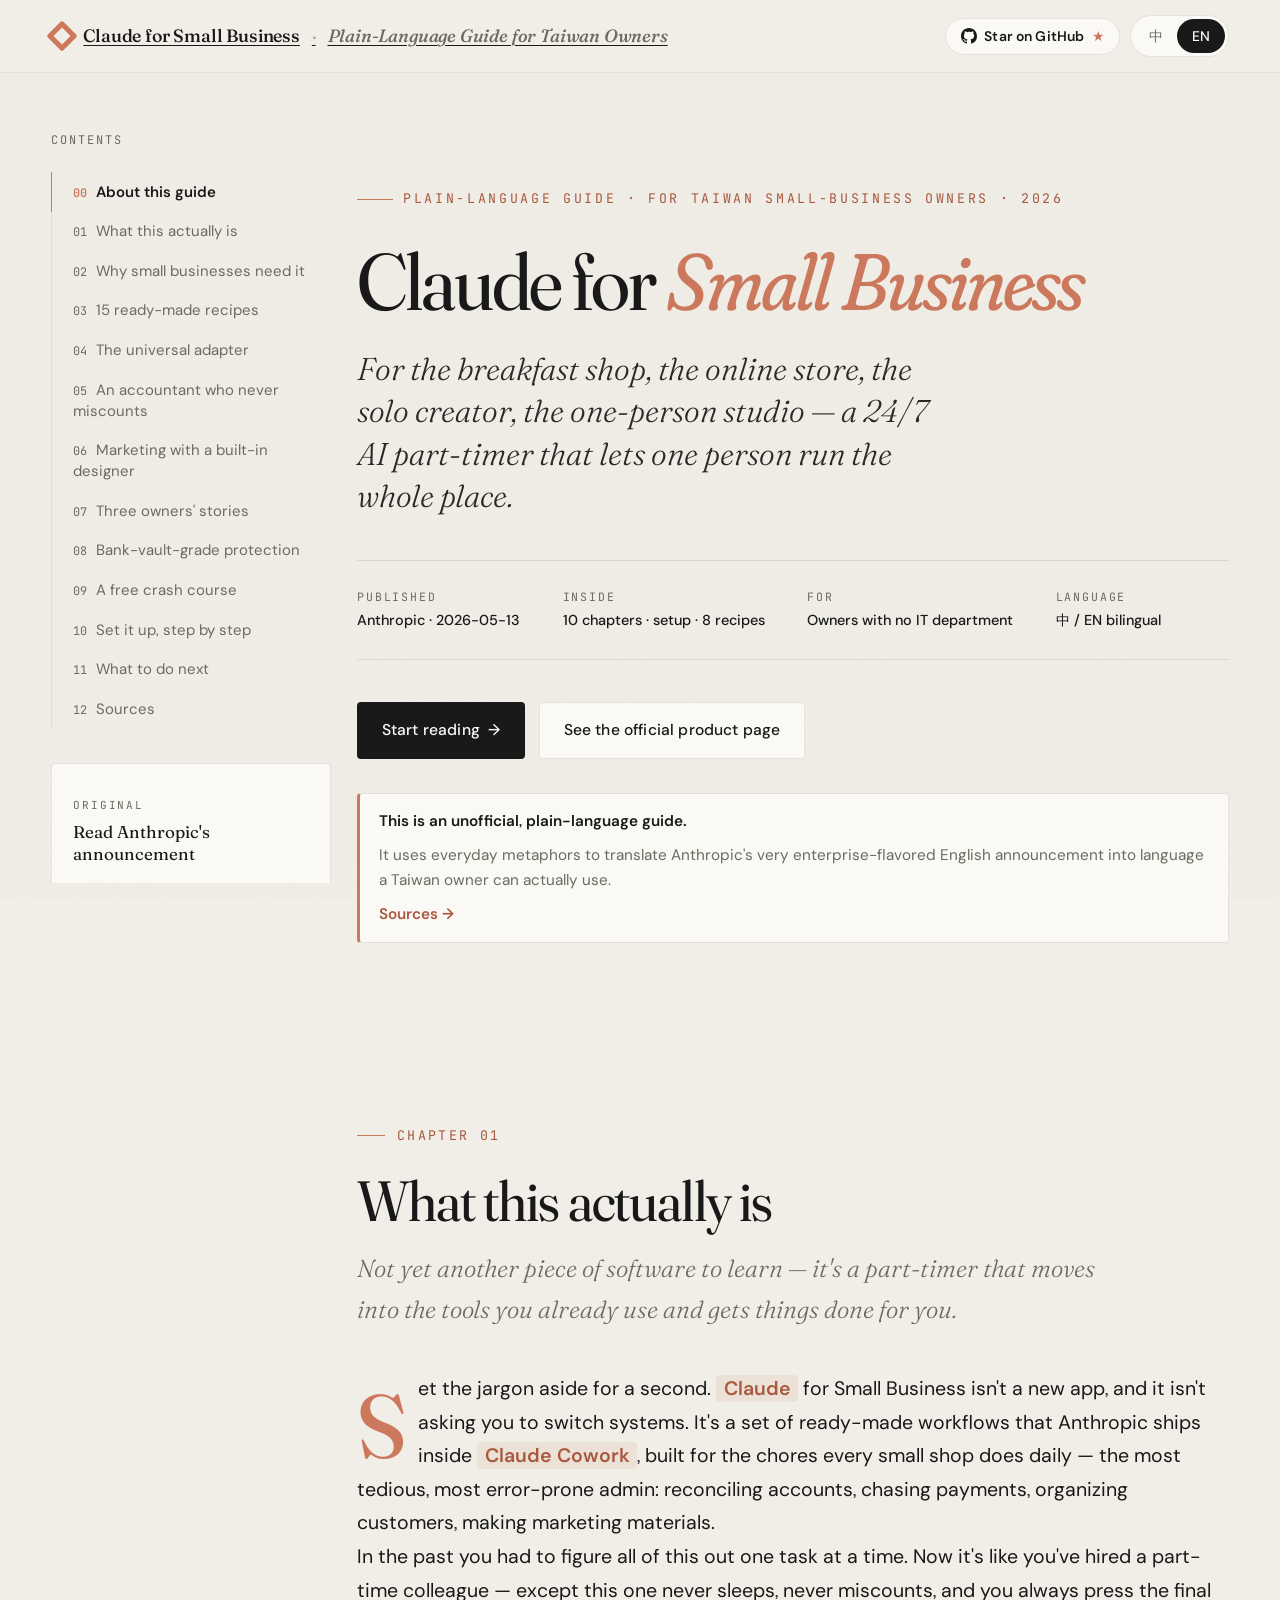
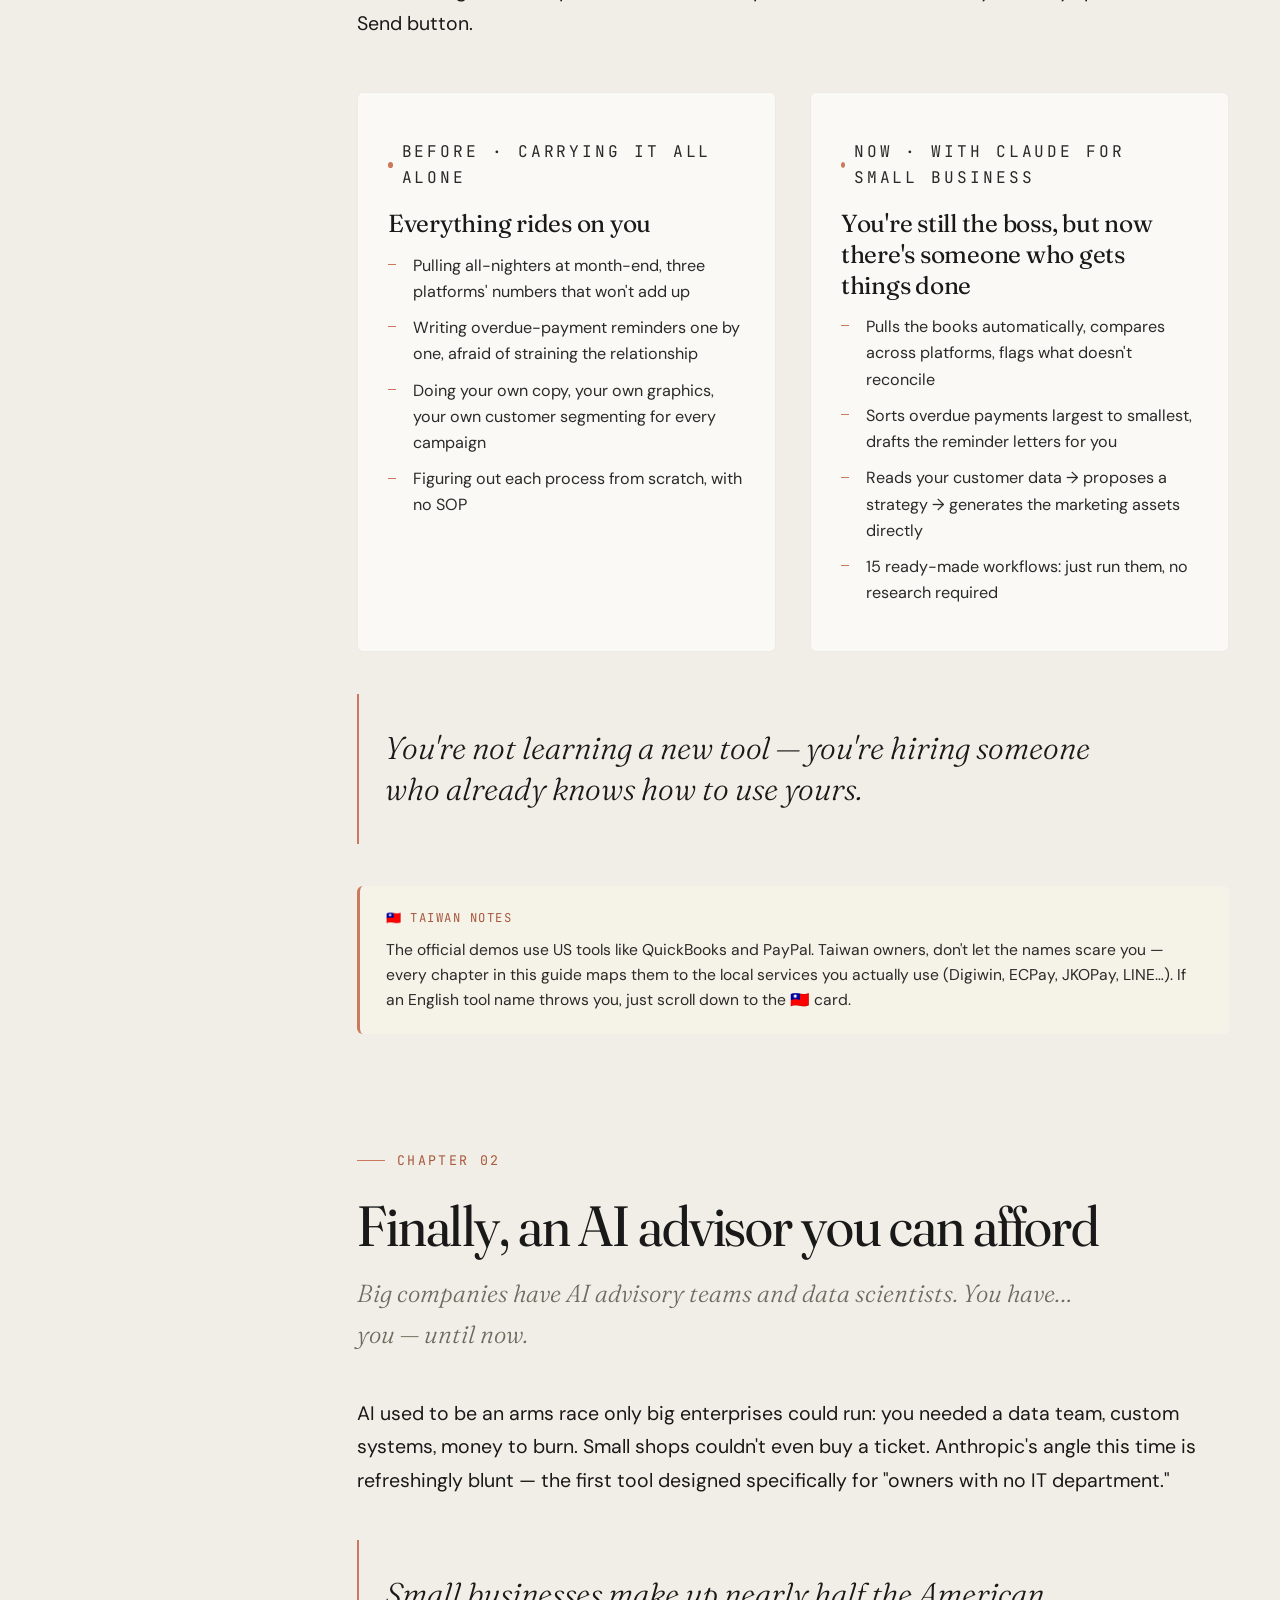
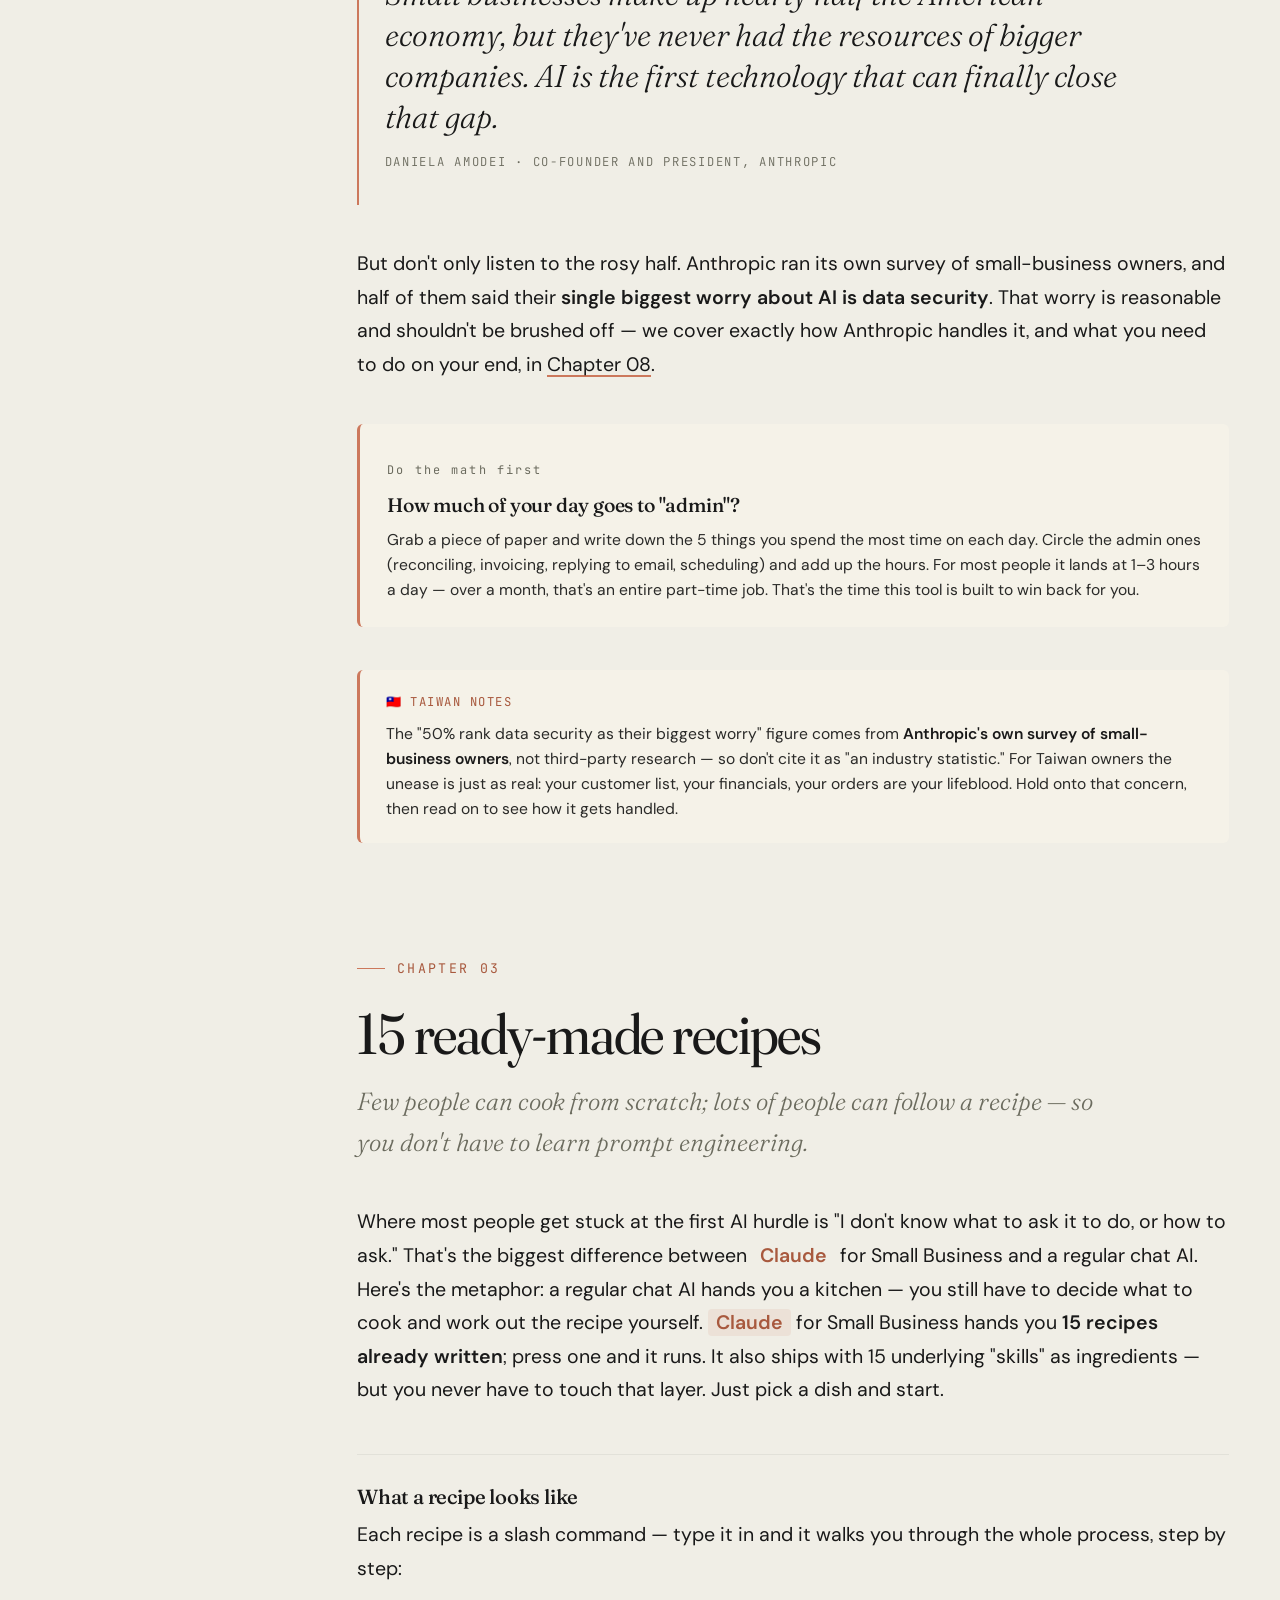
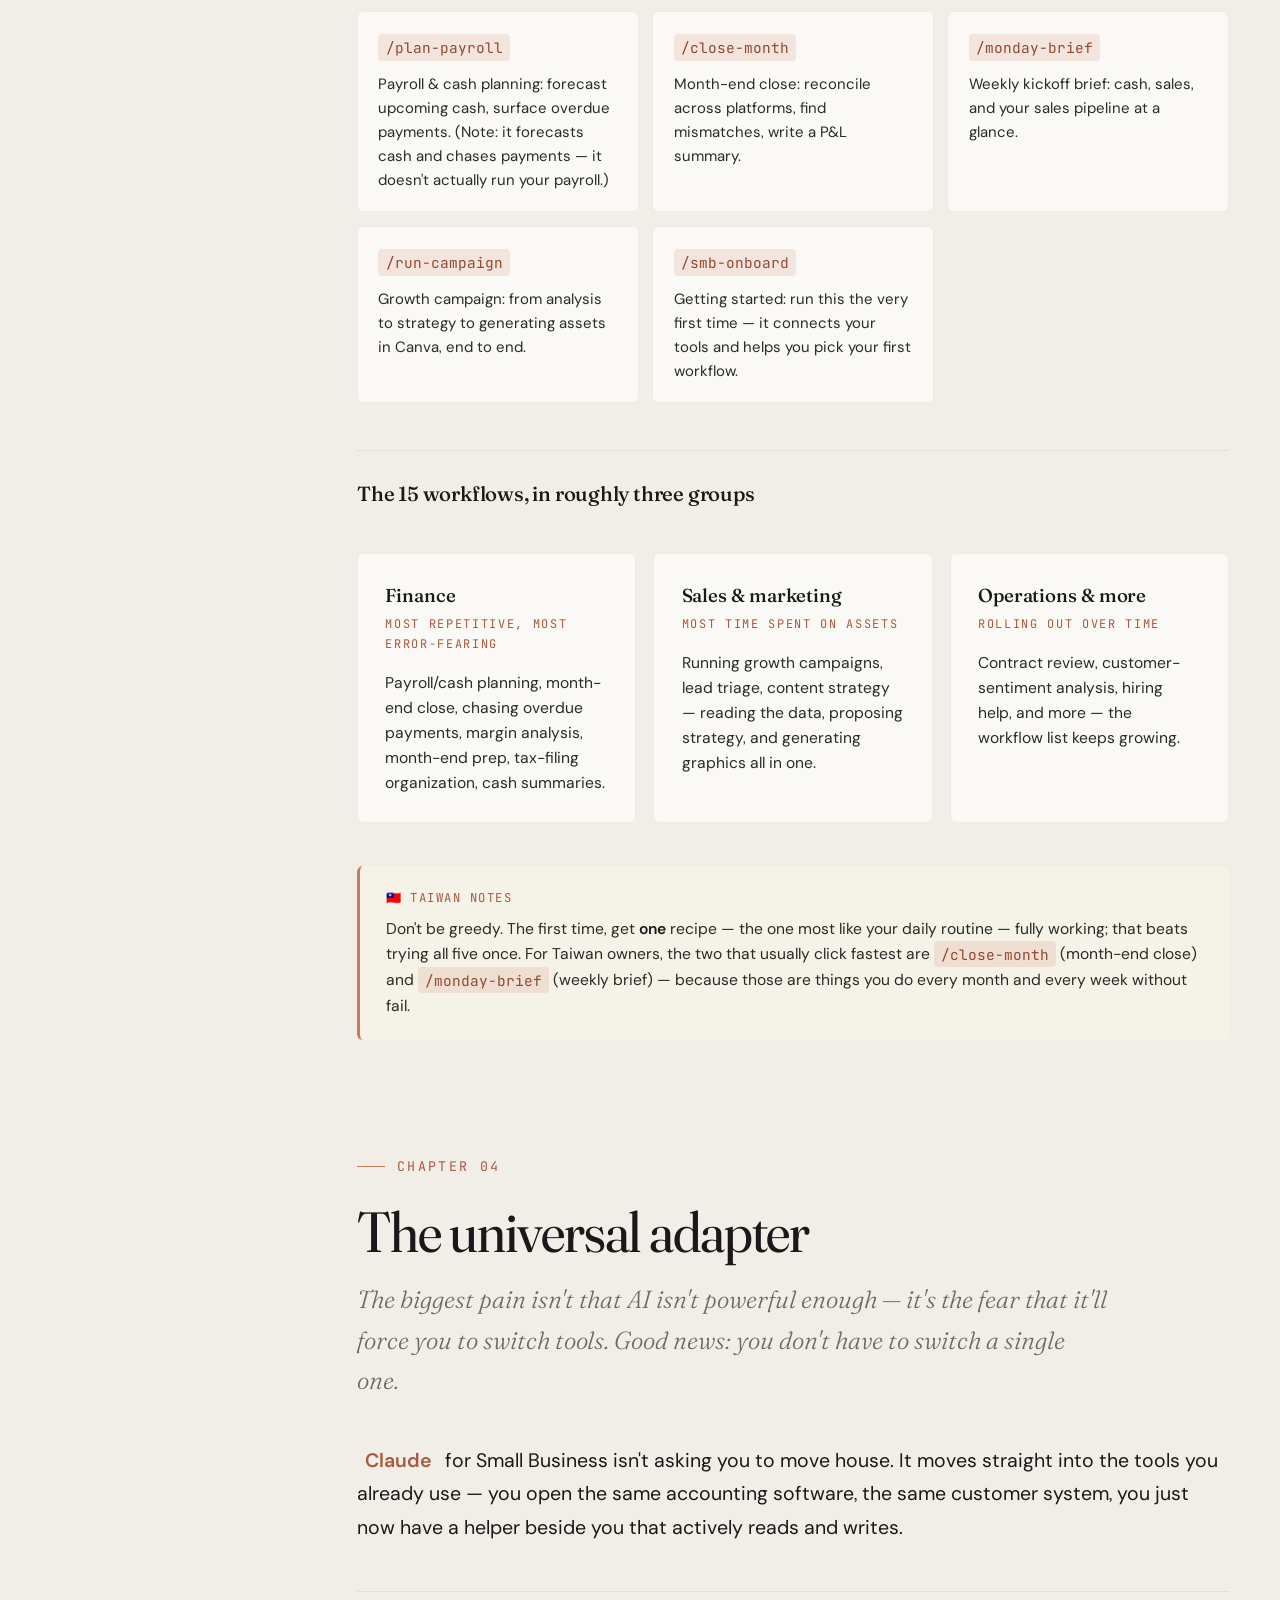
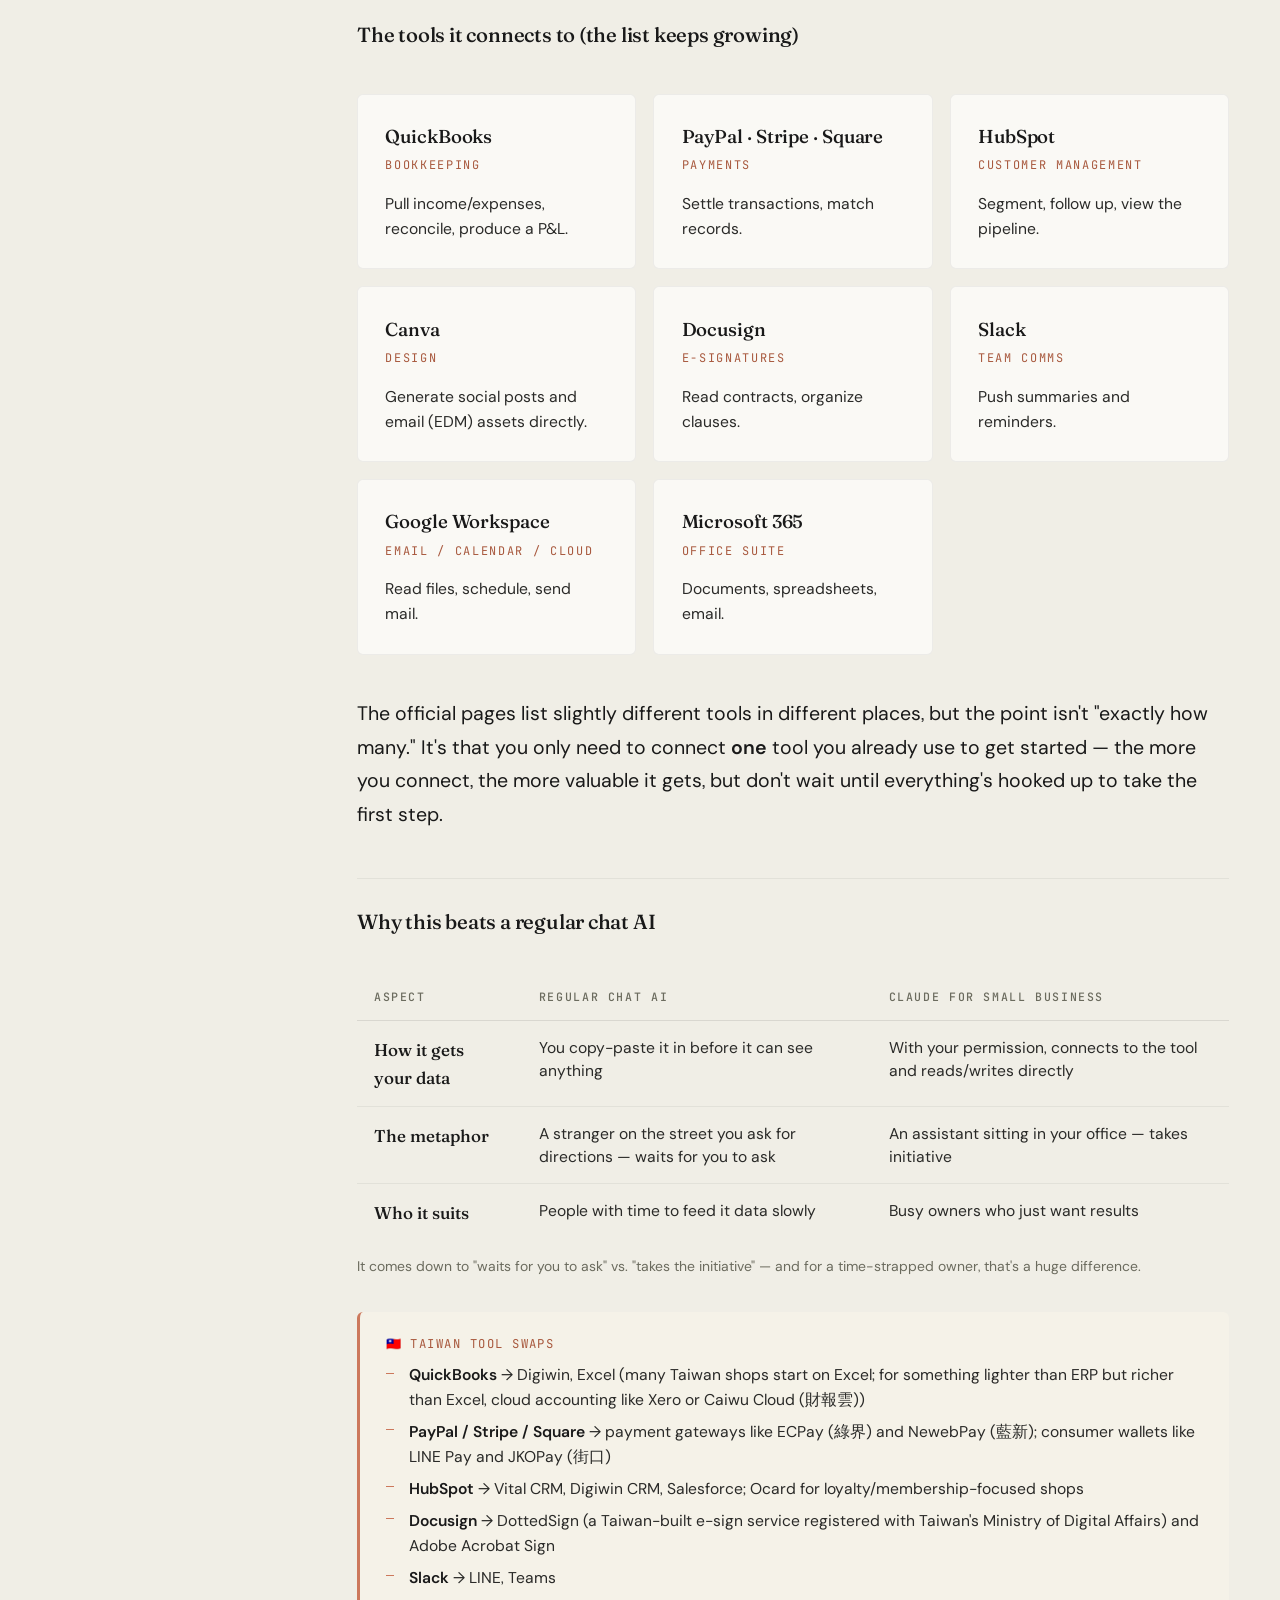
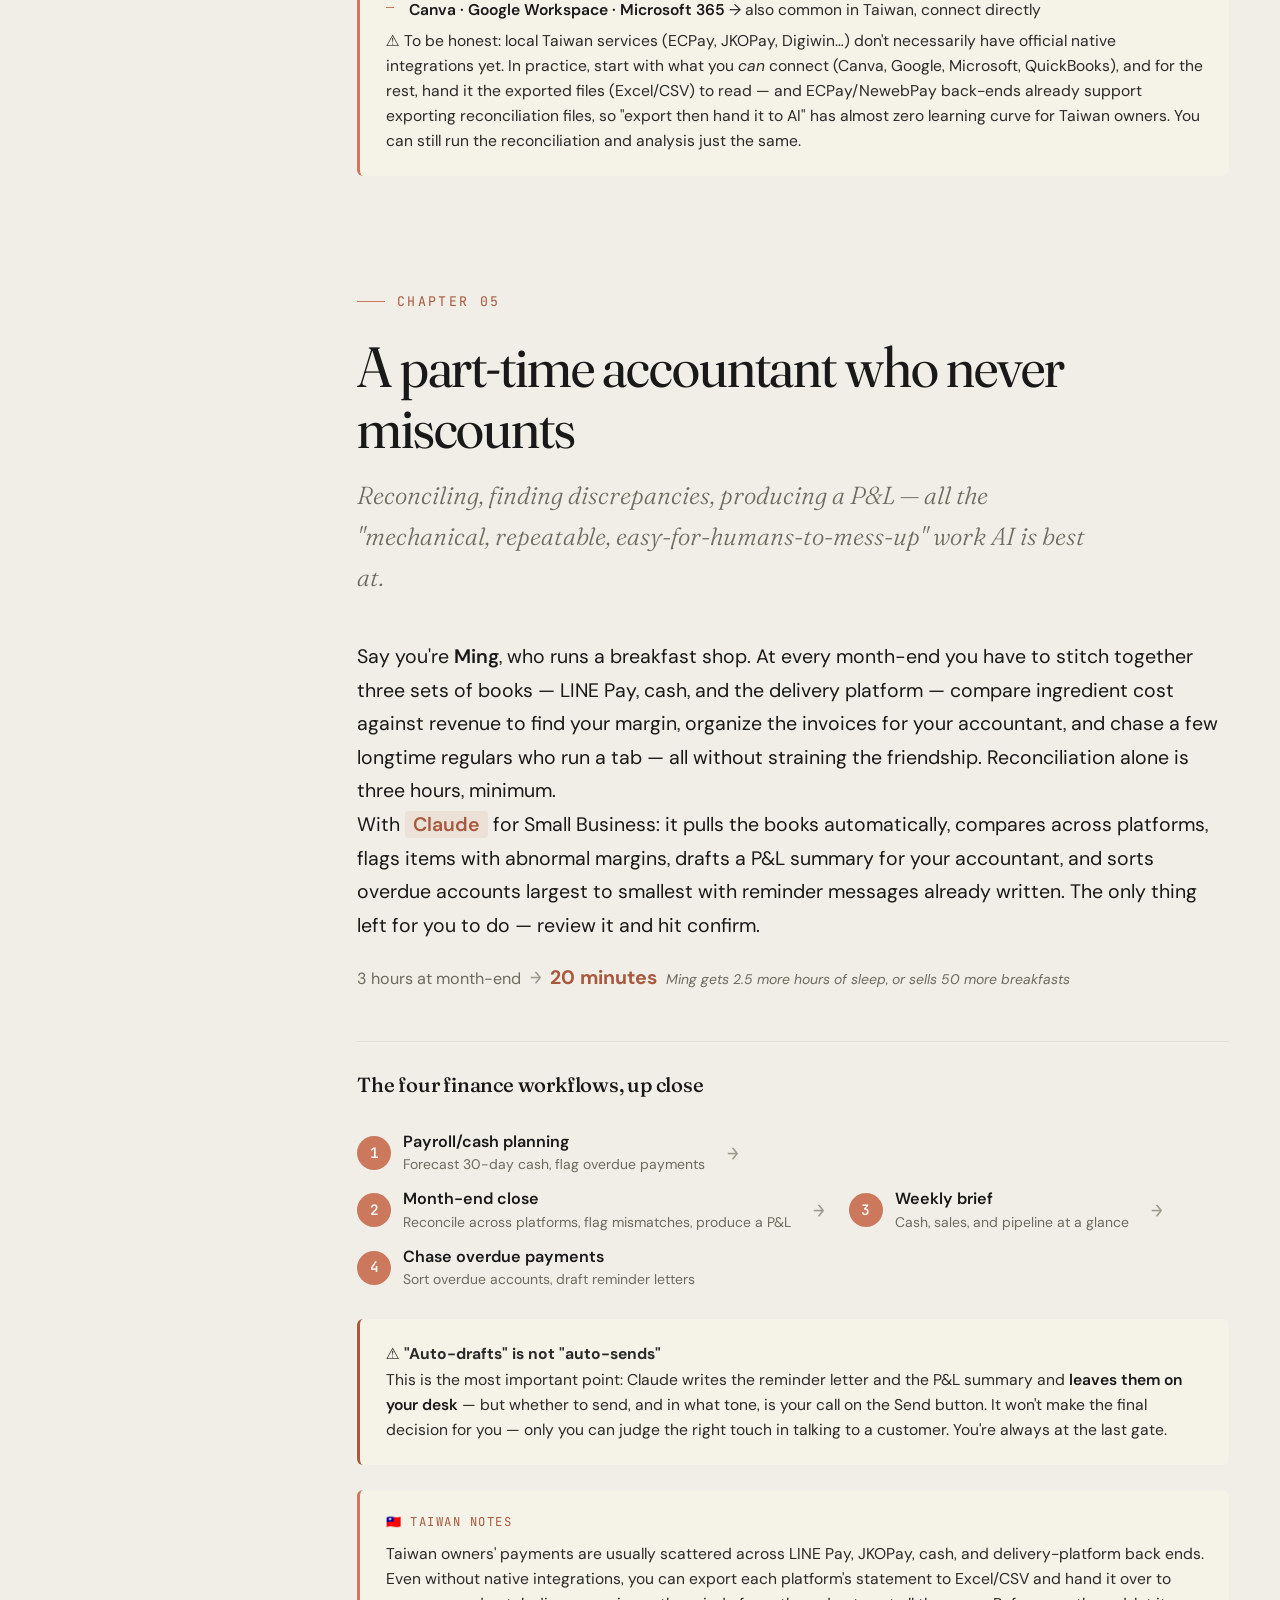
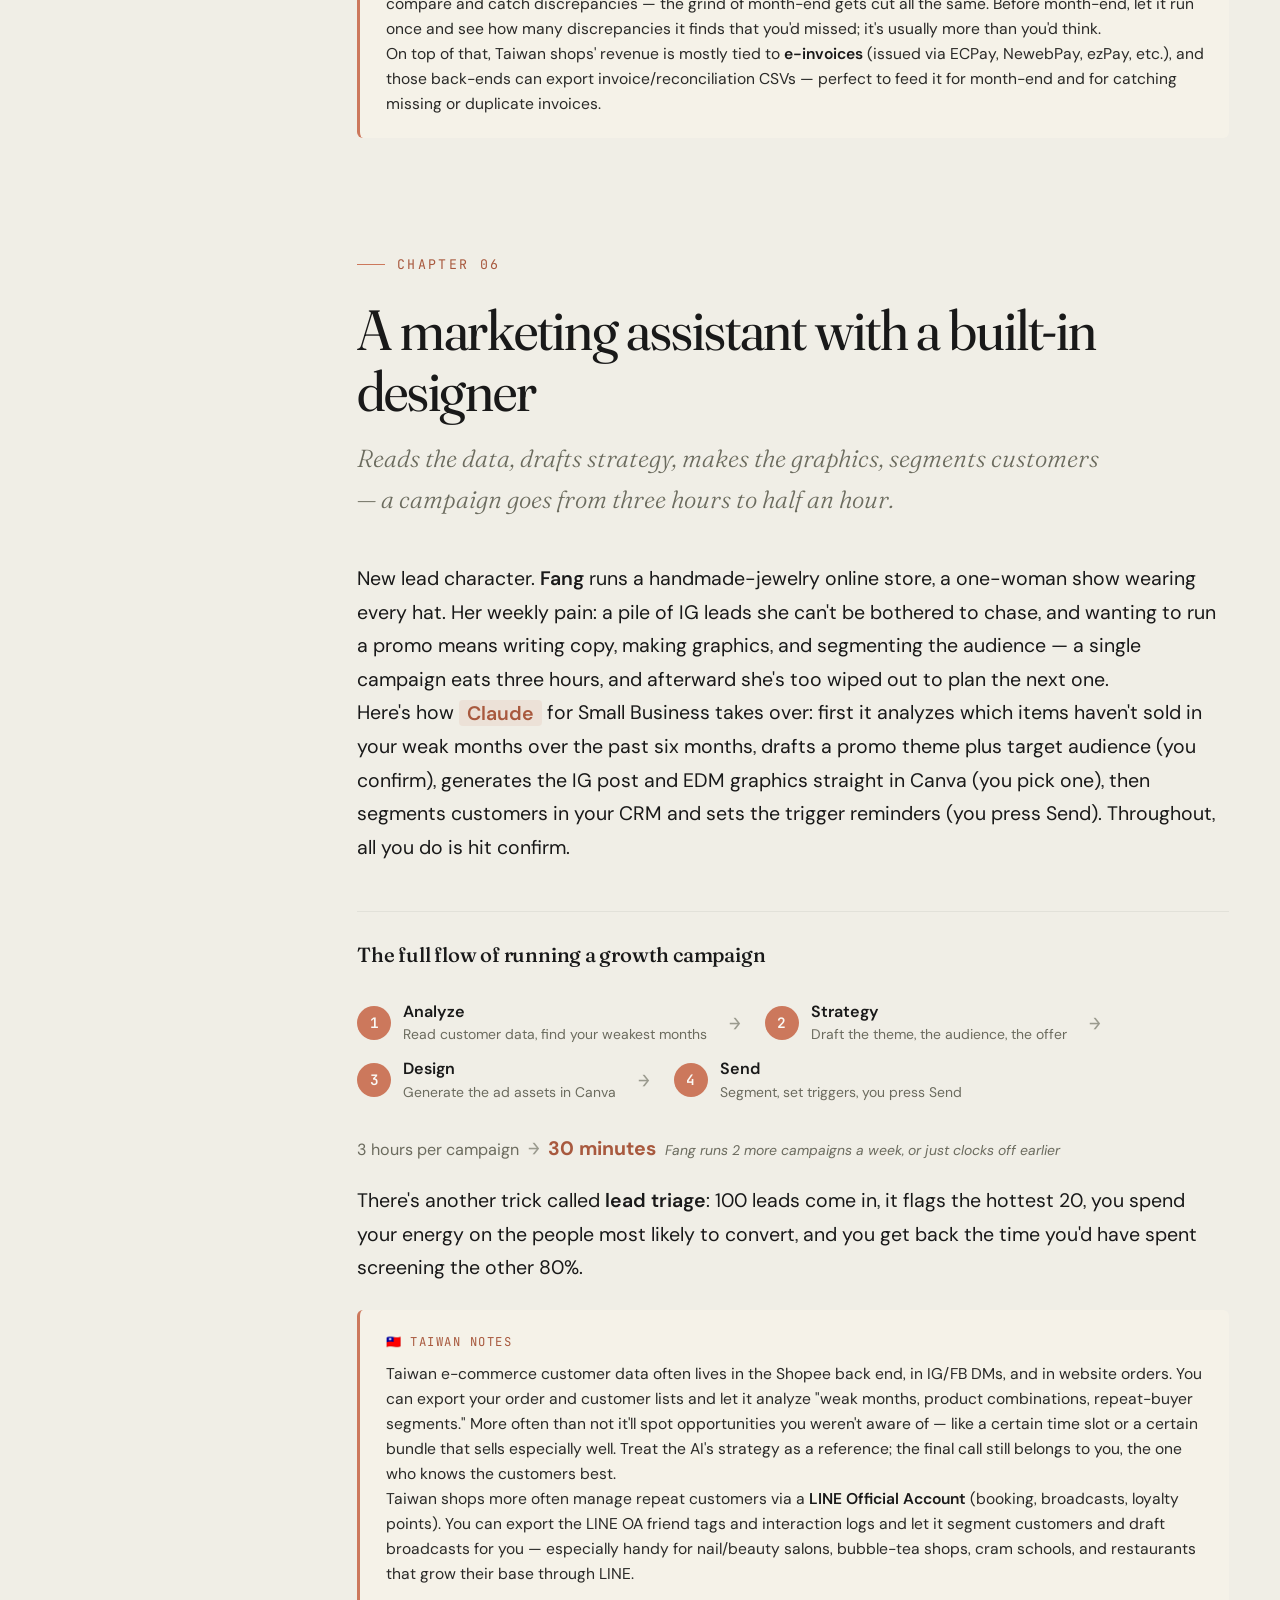
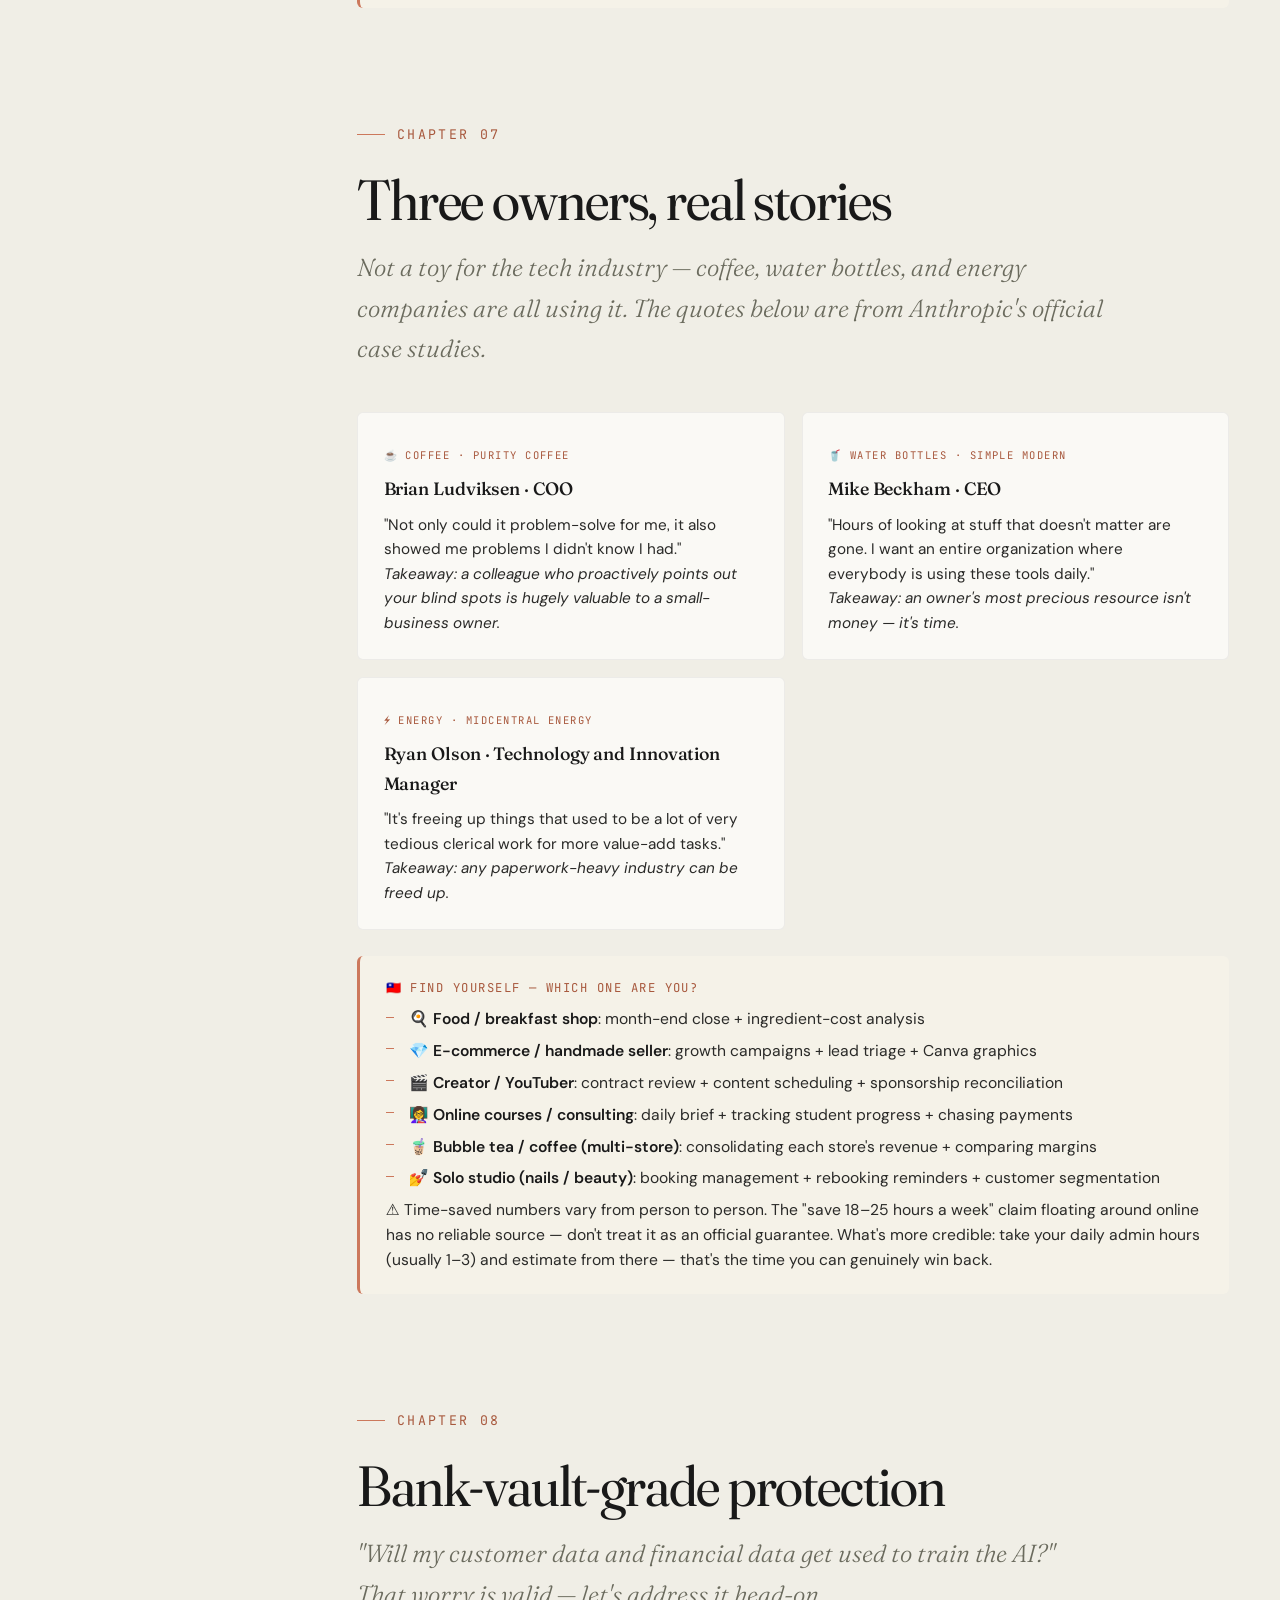
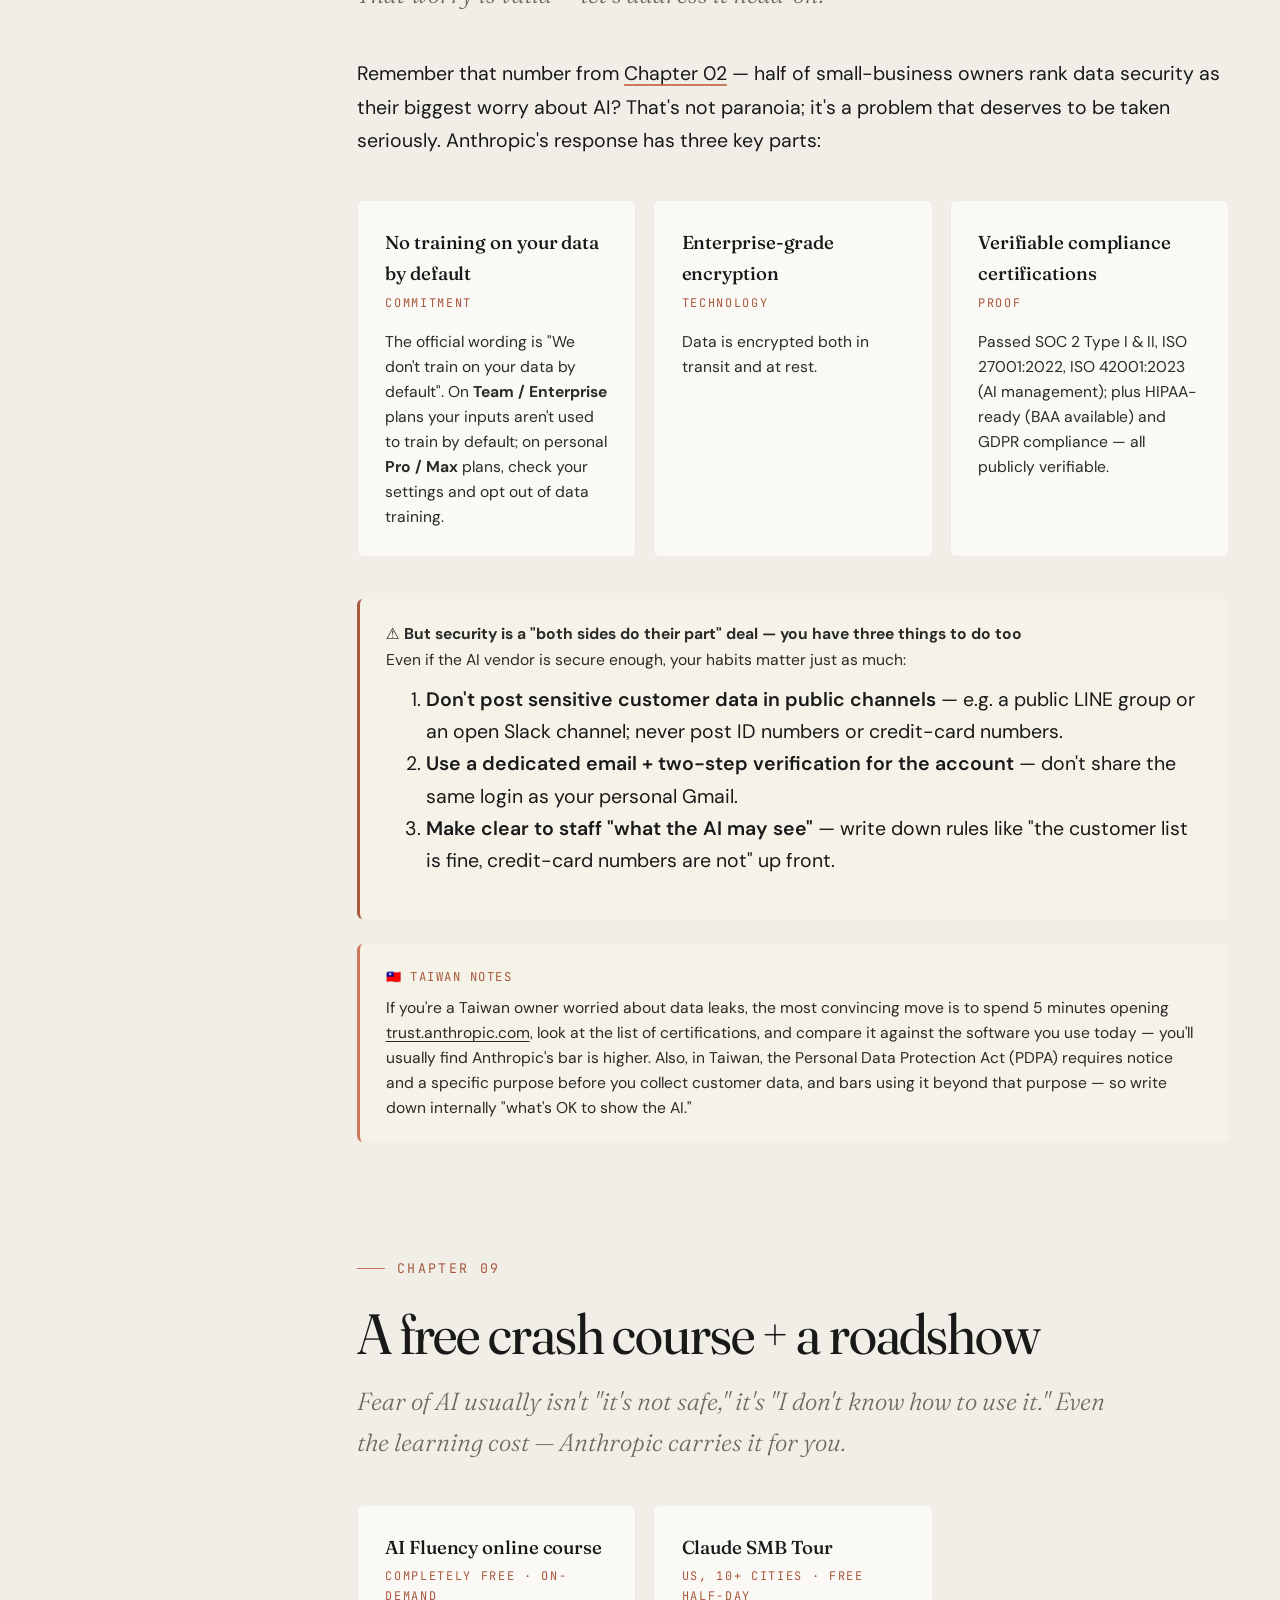
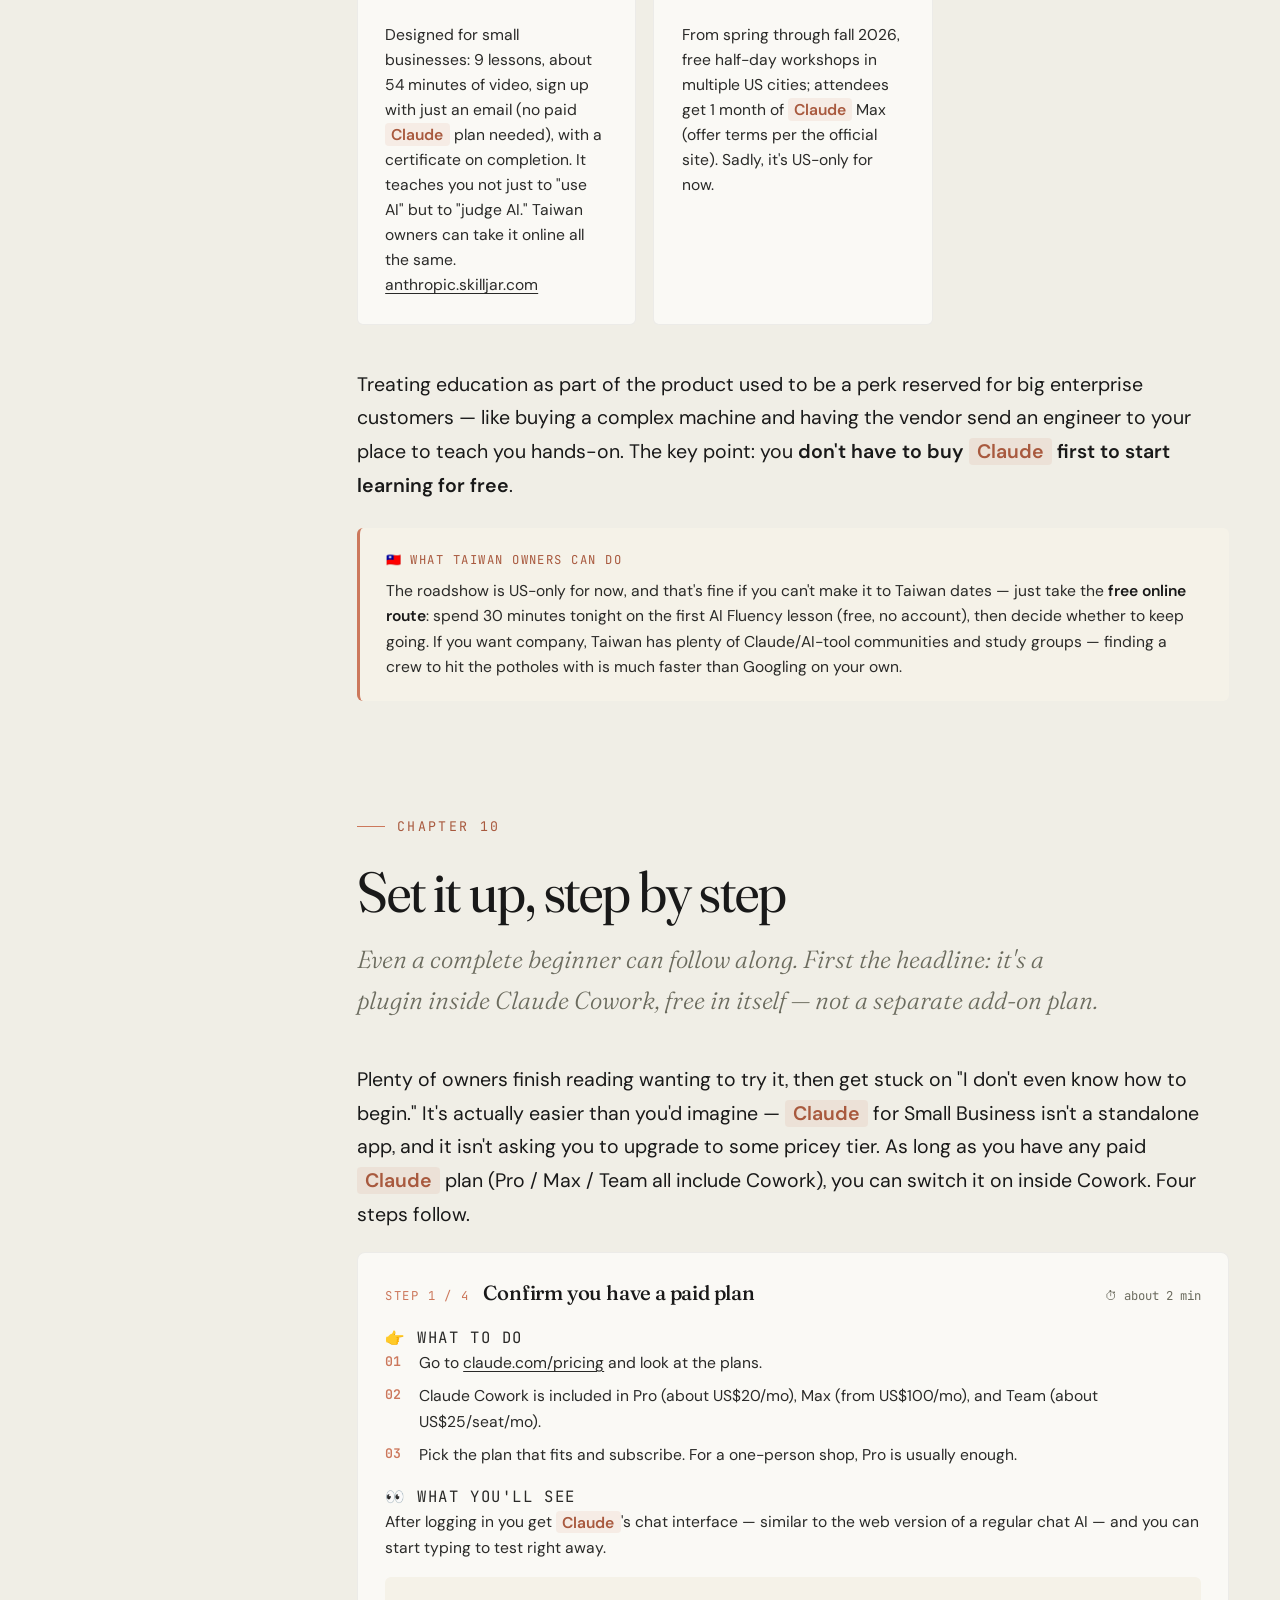
==== commit ec2e377d: "fix+optimize: apply 9-agent audit (facts, a11y, SEO, i18n) Facts (verified vs official): - AI Fluenc" ====
--- a/en/index.html
+++ b/en/index.html
@@ -3,19 +3,52 @@
 <head>
 <meta charset="UTF-8">
 <meta name="viewport" content="width=device-width, initial-scale=1">
-<title>Claude for Small Business · A Plain-Language Guide for Taiwan Owners</title>
-<meta name="description" content="Anthropic's Claude for Small Business explained in plain language for Taiwan owners who have no IT department — 15 ready-made workflows, plugs into your existing tools, an accountant who never miscounts, a marketing assistant with a built-in designer. Includes step-by-step setup and 8 scenario prompts. Bilingual (中/EN).">
-<meta property="og:title" content="Claude for Small Business · A Plain-Language Guide for Taiwan Owners">
+<title>Claude for Small Business · Plain-Language Guide for Taiwan Owners</title>
+<meta name="description" content="Anthropic's Claude for Small Business in plain language for Taiwan owners with no IT team — 15 ready-made workflows, step-by-step setup, and scenario prompts.">
+<link rel="canonical" href="https://tingwei161803.github.io/claude-small-business/en/">
+<link rel="alternate" hreflang="zh-Hant" href="https://tingwei161803.github.io/claude-small-business/">
+<link rel="alternate" hreflang="en" href="https://tingwei161803.github.io/claude-small-business/en/">
+<link rel="alternate" hreflang="x-default" href="https://tingwei161803.github.io/claude-small-business/">
+<meta property="og:title" content="Claude for Small Business · Plain-Language Guide for Taiwan Owners">
 <meta property="og:description" content="A 24/7 AI part-timer that lets one person run the whole shop — plain-language metaphors, Taiwan tool swaps, step-by-step setup.">
 <meta property="og:type" content="article">
+<meta property="og:url" content="https://tingwei161803.github.io/claude-small-business/en/">
 <meta property="og:locale" content="en_US">
+<meta property="og:locale:alternate" content="zh_TW">
+<meta property="og:site_name" content="Claude for Small Business · Plain-Language Guide for Taiwan Owners">
+<meta property="og:image" content="https://tingwei161803.github.io/claude-small-business/assets/og-cover.png">
+<meta property="og:image:width" content="1200">
+<meta property="og:image:height" content="630">
+<meta property="og:image:alt" content="Claude for Small Business · Plain-Language Guide for Taiwan Owners">
+<meta name="twitter:card" content="summary_large_image">
+<meta name="twitter:title" content="Claude for Small Business · Plain-Language Guide for Taiwan Owners">
+<meta name="twitter:description" content="A 24/7 AI part-timer that lets one person run the whole shop — plain-language metaphors, Taiwan tool swaps, step-by-step setup.">
+<meta name="twitter:image" content="https://tingwei161803.github.io/claude-small-business/assets/og-cover.png">
 <link rel="preconnect" href="https://fonts.googleapis.com">
 <link rel="preconnect" href="https://fonts.gstatic.com" crossorigin>
-<link href="https://fonts.googleapis.com/css2?family=Fraunces:ital,opsz,wght,SOFT@0,9..144,300..600,30..100;1,9..144,300..600,30..100&family=DM+Sans:wght@300;400;500;600;700&family=JetBrains+Mono:wght@400;500&family=Noto+Serif+TC:wght@300;400;500;700&family=Noto+Sans+TC:wght@300;400;500;700&display=swap" rel="stylesheet">
+<link href="https://fonts.googleapis.com/css2?family=Fraunces:ital,opsz,wght,SOFT@0,9..144,300..600,30..100;1,9..144,300..600,30..100&family=DM+Sans:wght@300;400;500;600;700&family=JetBrains+Mono:wght@400;500&display=swap" rel="stylesheet">
 <link rel="stylesheet" href="../assets/styles.css">
 <link rel="icon" href="data:image/svg+xml,%3Csvg xmlns='http://www.w3.org/2000/svg' viewBox='0 0 16 16'%3E%3Crect width='10' height='10' x='3' y='3' fill='%23CC785C' transform='rotate(45 8 8)'/%3E%3Crect width='4' height='4' x='6' y='6' fill='%23F0EEE6' transform='rotate(45 8 8)'/%3E%3C/svg%3E">
+<script type="application/ld+json">
+{
+  "@context": "https://schema.org",
+  "@type": "Article",
+  "headline": "Claude for Small Business · Plain-Language Guide for Taiwan Owners",
+  "description": "Anthropic's Claude for Small Business in plain language for Taiwan owners with no IT team — 15 ready-made workflows, step-by-step setup, and scenario prompts.",
+  "inLanguage": "en",
+  "datePublished": "2026-05-13",
+  "dateModified": "2026-05-21",
+  "author": { "@type": "Person", "name": "tingwei161803" },
+  "publisher": { "@type": "Person", "name": "tingwei161803" },
+  "mainEntityOfPage": "https://tingwei161803.github.io/claude-small-business/en/",
+  "image": "https://tingwei161803.github.io/claude-small-business/assets/og-cover.png",
+  "isBasedOn": "https://www.anthropic.com/news/claude-for-small-business"
+}
+</script>
 </head>
 <body>
+
+<a class="skip-link" href="#maincontent">Skip to main content</a>
 
 <div class="progress" aria-hidden="true"></div>
 
@@ -24,7 +57,7 @@
     <a class="brand" href="#cover" aria-label="Claude for Small Business — A Plain-Language Guide for Taiwan Owners, home">
       <span class="brand__mark" aria-hidden="true"></span>
       <span>Claude for Small Business</span>
-      <span class="brand__sep">·</span>
+      <span class="brand__sep" aria-hidden="true">·</span>
       <span class="brand__sub">Plain-Language Guide for Taiwan Owners</span>
     </a>
     <div class="site-header__actions">
@@ -35,8 +68,8 @@
         <span class="ghstar__count" hidden></span>
       </a>
       <nav class="lang-switch" aria-label="語言 Language">
-        <a href="../" data-lang-link>中</a>
-        <a href="./" aria-current="true">EN</a>
+        <a href="../" data-lang-link lang="zh-Hant">中</a>
+        <a href="./" aria-current="page">EN</a>
       </nav>
     </div>
   </div>
@@ -46,8 +79,8 @@
 
   <!-- ============ TOC ============ -->
   <aside class="toc" aria-label="Contents">
-    <button class="toc__toggle" type="button">Contents</button>
-    <div class="toc__panel">
+    <button class="toc__toggle" type="button" aria-expanded="false" aria-controls="toc-panel">Contents</button>
+    <div class="toc__panel" id="toc-panel">
       <p class="toc__label">Contents</p>
       <ol class="toc__list">
         <li class="toc__item" data-target="cover"><a href="#cover"><span class="toc__num">00</span>About this guide</a></li>
@@ -74,7 +107,7 @@
   </aside>
 
   <!-- ============ MAIN ============ -->
-  <main class="main">
+  <main class="main" id="maincontent" tabindex="-1">
 
     <!-- ====== Cover / Hero ====== -->
     <section class="section hero" id="cover">
@@ -302,14 +335,14 @@
         <p class="tw-note__label">🇹🇼 Taiwan tool swaps</p>
         <div class="tw-note__body">
           <ul>
-            <li><strong>QuickBooks</strong> → Digiwin, Excel (a lot of Taiwan small shops genuinely started on Excel)</li>
-            <li><strong>PayPal / Stripe / Square</strong> → ECPay, NewebPay, JKOPay, LINE Pay</li>
-            <li><strong>HubSpot</strong> → Mr. Action (行動百分百), Salesforce</li>
-            <li><strong>Docusign</strong> → iSign, Adobe Sign</li>
+            <li><strong>QuickBooks</strong> → Digiwin, Excel (many Taiwan shops start on Excel; for something lighter than ERP but richer than Excel, cloud accounting like Xero or Caiwu Cloud (財報雲))</li>
+            <li><strong>PayPal / Stripe / Square</strong> → payment gateways like ECPay (綠界) and NewebPay (藍新); consumer wallets like LINE Pay and JKOPay (街口)</li>
+            <li><strong>HubSpot</strong> → Vital CRM, Digiwin CRM, Salesforce; Ocard for loyalty/membership-focused shops</li>
+            <li><strong>Docusign</strong> → DottedSign (a Taiwan-built e-sign service registered with Taiwan's Ministry of Digital Affairs) and Adobe Acrobat Sign</li>
             <li><strong>Slack</strong> → LINE, Teams</li>
-            <li><strong>Canva · Google Workspace · Microsoft 365</strong> → just as common in Taiwan, connect directly</li>
+            <li><strong>Canva · Google Workspace · Microsoft 365</strong> → also common in Taiwan, connect directly</li>
           </ul>
-          <p>⚠️ To be honest: local Taiwan services (ECPay, JKOPay, Digiwin…) don't necessarily have official native integrations yet. In practice, start with what you <em>can</em> connect (Canva, Google, Microsoft, QuickBooks), and for the rest, hand it the exported files (Excel/CSV) to read — you can still run the reconciliation and analysis just the same.</p>
+          <p>⚠️ To be honest: local Taiwan services (ECPay, JKOPay, Digiwin…) don't necessarily have official native integrations yet. In practice, start with what you <em>can</em> connect (Canva, Google, Microsoft, QuickBooks), and for the rest, hand it the exported files (Excel/CSV) to read — and ECPay/NewebPay back-ends already support exporting reconciliation files, so "export then hand it to AI" has almost zero learning curve for Taiwan owners. You can still run the reconciliation and analysis just the same.</p>
         </div>
       </aside>
     </section>
@@ -346,6 +379,7 @@
         <p class="tw-note__label">🇹🇼 Taiwan notes</p>
         <div class="tw-note__body">
           <p>Taiwan owners' payments are usually scattered across LINE Pay, JKOPay, cash, and delivery-platform back ends. Even without native integrations, you can export each platform's statement to Excel/CSV and hand it over to compare and catch discrepancies — the grind of month-end gets cut all the same. Before month-end, let it run once and see how many discrepancies it finds that you'd missed; it's usually more than you'd think.</p>
+          <p>On top of that, Taiwan shops' revenue is mostly tied to <strong>e-invoices</strong> (issued via ECPay, NewebPay, ezPay, etc.), and those back-ends can export invoice/reconciliation CSVs — perfect to feed it for month-end and for catching missing or duplicate invoices.</p>
         </div>
       </aside>
     </section>
@@ -381,6 +415,7 @@
         <p class="tw-note__label">🇹🇼 Taiwan notes</p>
         <div class="tw-note__body">
           <p>Taiwan e-commerce customer data often lives in the Shopee back end, in IG/FB DMs, and in website orders. You can export your order and customer lists and let it analyze "weak months, product combinations, repeat-buyer segments." More often than not it'll spot opportunities you weren't aware of — like a certain time slot or a certain bundle that sells especially well. Treat the AI's strategy as a reference; the final call still belongs to you, the one who knows the customers best.</p>
+          <p>Taiwan shops more often manage repeat customers via a <strong>LINE Official Account</strong> (booking, broadcasts, loyalty points). You can export the LINE OA friend tags and interaction logs and let it segment customers and draft broadcasts for you — especially handy for nail/beauty salons, bubble-tea shops, cram schools, and restaurants that grow their base through LINE.</p>
         </div>
       </aside>
     </section>
@@ -397,17 +432,17 @@
         <div class="story">
           <p class="story__tag">☕ Coffee · Purity Coffee</p>
           <p class="story__name">Brian Ludviksen · COO</p>
-          <p class="story__body">"It's not just solving the problems I bring to it — it's surfacing problems I didn't even know I had."<br><em>Takeaway: a colleague who proactively points out your blind spots is hugely valuable to a small-business owner.</em></p>
+          <p class="story__body">"Not only could it problem-solve for me, it also showed me problems I didn't know I had."<br><em>Takeaway: a colleague who proactively points out your blind spots is hugely valuable to a small-business owner.</em></p>
         </div>
         <div class="story">
           <p class="story__tag">🥤 Water bottles · Simple Modern</p>
           <p class="story__name">Mike Beckham · CEO</p>
-          <p class="story__body">"The hours that used to go into low-value busywork are just gone now. I want my whole team using these tools every single day."<br><em>Takeaway: an owner's most precious resource isn't money — it's time.</em></p>
+          <p class="story__body">"Hours of looking at stuff that doesn't matter are gone. I want an entire organization where everybody is using these tools daily."<br><em>Takeaway: an owner's most precious resource isn't money — it's time.</em></p>
         </div>
         <div class="story">
           <p class="story__tag">⚡ Energy · MidCentral Energy</p>
           <p class="story__name">Ryan Olson · Technology and Innovation Manager</p>
-          <p class="story__body">"It's freed us from the hugely tedious paperwork so we can go do higher-value work."<br><em>Takeaway: any paperwork-heavy industry can be freed up.</em></p>
+          <p class="story__body">"It's freeing up things that used to be a lot of very tedious clerical work for more value-add tasks."<br><em>Takeaway: any paperwork-heavy industry can be freed up.</em></p>
         </div>
       </div>
 
@@ -440,9 +475,9 @@
       </div>
 
       <div class="tools">
-        <div class="tool"><p class="tool__name">It won't train models on your data</p><span class="tool__when">Commitment</span><p class="tool__desc">By default, the commercial products won't use your inputs, files, or customer lists to train Claude. As they put it: "We don't train on your data."</p></div>
-        <div class="tool"><p class="tool__name">Enterprise-grade encryption</p><span class="tool__when">Technology</span><p class="tool__desc">Data is encrypted end to end, both in transit and at rest.</p></div>
-        <div class="tool"><p class="tool__name">Verifiable compliance certifications</p><span class="tool__when">Proof</span><p class="tool__desc">SOC 2 Type I &amp; II, ISO 27001, ISO 42001 (AI management), HIPAA, GDPR, and more — publicly verifiable.</p></div>
+        <div class="tool"><p class="tool__name">No training on your data by default</p><span class="tool__when">Commitment</span><p class="tool__desc">The official wording is <span lang="en">"We don't train on your data by default"</span>. On <strong>Team / Enterprise</strong> plans your inputs aren't used to train by default; on personal <strong>Pro / Max</strong> plans, check your settings and opt out of data training.</p></div>
+        <div class="tool"><p class="tool__name">Enterprise-grade encryption</p><span class="tool__when">Technology</span><p class="tool__desc">Data is encrypted both in transit and at rest.</p></div>
+        <div class="tool"><p class="tool__name">Verifiable compliance certifications</p><span class="tool__when">Proof</span><p class="tool__desc">Passed SOC 2 Type I &amp; II, ISO 27001:2022, ISO 42001:2023 (AI management); plus HIPAA-ready (BAA available) and GDPR compliance — all publicly verifiable.</p></div>
       </div>
 
       <aside class="warn">
@@ -458,7 +493,7 @@
       <aside class="tw-note">
         <p class="tw-note__label">🇹🇼 Taiwan notes</p>
         <div class="tw-note__body">
-          <p>If you're a Taiwan owner worried about data leaks, the most convincing move is to spend 5 minutes opening <a href="https://trust.anthropic.com" target="_blank" rel="noopener">trust.anthropic.com</a>, look at the list of certifications, and compare it against the software you use today — you'll usually find Anthropic's bar is higher. Also, in Taiwan, when personal data is involved, remember that your own side is subject to the Personal Data Protection Act, so set up your internal rules alongside.</p>
+          <p>If you're a Taiwan owner worried about data leaks, the most convincing move is to spend 5 minutes opening <a href="https://trust.anthropic.com" target="_blank" rel="noopener">trust.anthropic.com</a>, look at the list of certifications, and compare it against the software you use today — you'll usually find Anthropic's bar is higher. Also, in Taiwan, the Personal Data Protection Act (PDPA) requires notice and a specific purpose before you collect customer data, and bars using it beyond that purpose — so write down internally "what's OK to show the AI."</p>
         </div>
       </aside>
     </section>
@@ -475,12 +510,12 @@
         <div class="tool">
           <p class="tool__name">AI Fluency online course</p>
           <span class="tool__when">Completely free · on-demand</span>
-          <p class="tool__desc">Designed for small businesses: 9 lessons, about 54 minutes of video, no account needed to watch, with a certificate on completion. It teaches you not just to "use AI" but to "judge AI." Taiwan owners can take it online all the same.<br><a href="https://anthropic.skilljar.com/ai-fluency-for-small-businesses" target="_blank" rel="noopener">anthropic.skilljar.com</a></p>
+          <p class="tool__desc">Designed for small businesses: 9 lessons, about 54 minutes of video, sign up with just an email (no paid Claude plan needed), with a certificate on completion. It teaches you not just to "use AI" but to "judge AI." Taiwan owners can take it online all the same.<br><a href="https://anthropic.skilljar.com/ai-fluency-for-small-businesses" target="_blank" rel="noopener">anthropic.skilljar.com</a></p>
         </div>
         <div class="tool">
           <p class="tool__name">Claude SMB Tour</p>
           <span class="tool__when">US, 10+ cities · free half-day</span>
-          <p class="tool__desc">From spring through fall 2026, free half-day workshops in multiple US cities; attendees get 1 month of Claude Max. Sadly, it's US-only for now.</p>
+          <p class="tool__desc">From spring through fall 2026, free half-day workshops in multiple US cities; attendees get 1 month of Claude Max (offer terms per the official site). Sadly, it's US-only for now.</p>
         </div>
       </div>
 
@@ -595,7 +630,8 @@
       <div class="prompt-card">
         <div class="prompt-card__head"><span class="prompt-card__persona">🍳 Ming · breakfast shop</span><span class="prompt-card__scene">Scenario: month-end means handing your accountant the numbers — reconciling used to take 3 hours</span></div>
         <div class="prompt-card__box">
-          <button class="prompt-card__copy" type="button" aria-label="Copy prompt">Copy</button>
+          <button class="prompt-card__copy" type="button">Copy</button>
+          <span class="prompt-card__status visually-hidden" role="status" aria-live="polite"></span>
           <pre class="prompt-card__pre"><code>I need to hand my accountant the numbers at month-end. Please:
 1. Pull all of this month's income and expenses from my bookkeeping system
 2. Reconcile against the settlement records from my payment platforms, and find any discrepancies
@@ -619,7 +655,8 @@
       <div class="prompt-card">
         <div class="prompt-card__head"><span class="prompt-card__persona">💎 Fang · handmade jewelry store</span><span class="prompt-card__scene">Scenario: revenue has been lowest in July for the past two years — time to fix it</span></div>
         <div class="prompt-card__box">
-          <button class="prompt-card__copy" type="button" aria-label="Copy prompt">Copy</button>
+          <button class="prompt-card__copy" type="button">Copy</button>
+          <span class="prompt-card__status visually-hidden" role="status" aria-live="polite"></span>
           <pre class="prompt-card__pre"><code>I run a handmade-jewelry online store, and July has been my lowest-revenue month two years running. Please:
 1. From my customer/order data, find which items sold best in July over the past 12 months
 2. Draft 3 promo themes (each with a target audience + offer)
@@ -643,7 +680,8 @@
       <div class="prompt-card">
         <div class="prompt-card__head"><span class="prompt-card__persona">🎬 Kai · YouTuber / creator</span><span class="prompt-card__scene">Scenario: just got a brand sponsorship contract and isn't sure if there are traps</span></div>
         <div class="prompt-card__box">
-          <button class="prompt-card__copy" type="button" aria-label="Copy prompt">Copy</button>
+          <button class="prompt-card__copy" type="button">Copy</button>
+          <span class="prompt-card__status visually-hidden" role="status" aria-live="polite"></span>
           <pre class="prompt-card__pre"><code>This sponsorship contract file is on my cloud drive. Please:
 1. List all payment terms (amount, timing, invoice requirements)
 2. Flag clauses that work against me (exclusivity period, derivative-content limits, IP ownership)
@@ -667,7 +705,8 @@
       <div class="prompt-card">
         <div class="prompt-card__head"><span class="prompt-card__persona">👩‍🏫 Teacher Niang · online courses</span><span class="prompt-card__scene">Scenario: 800 students — wants to know who's about to churn and who hasn't replied</span></div>
         <div class="prompt-card__box">
-          <button class="prompt-card__copy" type="button" aria-label="Copy prompt">Copy</button>
+          <button class="prompt-card__copy" type="button">Copy</button>
+          <span class="prompt-card__status visually-hidden" role="status" aria-live="polite"></span>
           <pre class="prompt-card__pre"><code>Every morning at 9am, give me a student morning brief:
 1. New students enrolled in the past 24 hours + their source
 2. Students stuck on the same progress for over 7 days (who, and which lesson)
@@ -692,7 +731,8 @@
       <div class="prompt-card">
         <div class="prompt-card__head"><span class="prompt-card__persona">🧋 Jen · bubble tea / coffee (multi-store)</span><span class="prompt-card__scene">Scenario: 3 stores' revenue and costs each do their own thing — no full picture</span></div>
         <div class="prompt-card__box">
-          <button class="prompt-card__copy" type="button" aria-label="Copy prompt">Copy</button>
+          <button class="prompt-card__copy" type="button">Copy</button>
+          <span class="prompt-card__status visually-hidden" role="status" aria-live="polite"></span>
           <pre class="prompt-card__pre"><code>I have 3 bubble-tea stores. Every Monday, give me an operations summary:
 1. Consolidate last week's revenue, customer count, and average ticket across all 3 stores, and rank them
 2. Compare each store's raw-material cost ratio and flag stores running high
@@ -716,7 +756,8 @@
       <div class="prompt-card">
         <div class="prompt-card__head"><span class="prompt-card__persona">💅 Vivi · solo studio (nails / beauty)</span><span class="prompt-card__scene">Scenario: bookings and rebookings are all handwritten — clients who should be followed up keep slipping through</span></div>
         <div class="prompt-card__box">
-          <button class="prompt-card__copy" type="button" aria-label="Copy prompt">Copy</button>
+          <button class="prompt-card__copy" type="button">Copy</button>
+          <span class="prompt-card__status visually-hidden" role="status" aria-live="polite"></span>
           <pre class="prompt-card__pre"><code>I run a nail studio. Please help me:
 1. Organize this month's booking list and flag the slots not yet confirmed
 2. Find longtime clients who haven't returned in over 6 weeks, and draft a rebooking invitation message
@@ -740,7 +781,8 @@
       <div class="prompt-card">
         <div class="prompt-card__head"><span class="prompt-card__persona">🎨 Zhe · freelance designer / SOHO</span><span class="prompt-card__scene">Scenario: quotes, contracts, and chasing final payments all pile up on you</span></div>
         <div class="prompt-card__box">
-          <button class="prompt-card__copy" type="button" aria-label="Copy prompt">Copy</button>
+          <button class="prompt-card__copy" type="button">Copy</button>
+          <span class="prompt-card__status visually-hidden" role="status" aria-live="polite"></span>
           <pre class="prompt-card__pre"><code>I'm a freelance designer. Please help me:
 1. Review this client contract and flag the payment terms and any clauses that work against me
 2. Compare against my past quotes — is this project's quote reasonable?
@@ -764,7 +806,8 @@
       <div class="prompt-card">
         <div class="prompt-card__head"><span class="prompt-card__persona">📚 Director · cram school / enrichment class</span><span class="prompt-card__scene">Scenario: payments, attendance, and parent messages are a mess — and enrollment season is coming</span></div>
         <div class="prompt-card__box">
-          <button class="prompt-card__copy" type="button" aria-label="Copy prompt">Copy</button>
+          <button class="prompt-card__copy" type="button">Copy</button>
+          <span class="prompt-card__status visually-hidden" role="status" aria-live="polite"></span>
           <pre class="prompt-card__pre"><code>I run an enrichment cram school. Please help me:
 1. Organize this month's tuition-payment status and list students (and amounts) not yet paid
 2. Find students absent more than twice in the last two weeks, and remind me to check in
@@ -862,12 +905,12 @@
         </a>
         <a class="resource" href="https://trust.anthropic.com" target="_blank" rel="noopener">
           <span class="resource__num">05</span>
-          <span><span class="resource__title">Anthropic Trust Center</span><span class="resource__desc">Data security and compliance certifications (SOC 2, ISO, HIPAA, GDPR)</span></span>
+          <span><span class="resource__title">Anthropic Trust Center</span><span class="resource__desc">Data security and compliance (SOC 2, ISO 27001/42001, HIPAA-ready, GDPR)</span></span>
           <span class="resource__arrow">↗</span>
         </a>
         <a class="resource" href="https://anthropic.skilljar.com/ai-fluency-for-small-businesses" target="_blank" rel="noopener">
           <span class="resource__num">06</span>
-          <span><span class="resource__title">AI Fluency for Small Business (free course)</span><span class="resource__desc">9 lessons, ~54 min, no account needed, certificate on completion</span></span>
+          <span><span class="resource__title">AI Fluency for Small Business (free course)</span><span class="resource__desc">9 lessons, ~54 min, sign up with just an email (no paid Claude plan needed), certificate on completion</span></span>
           <span class="resource__arrow">↗</span>
         </a>
       </div>
--- a/assets/styles.css
+++ b/assets/styles.css
@@ -17,7 +17,6 @@
   --accent:       #CC785C;   /* Claude orange */
   --accent-dark:  #A8593E;
   --accent-tint:  rgba(204, 120, 92, 0.10);
-  --highlight:    #E8DCC4;
 
   /* Type */
   --font-display: "Fraunces", "Noto Serif TC", "Source Han Serif TC", "PingFang TC", "Songti TC", Georgia, serif;
@@ -82,6 +81,8 @@
 }
 
 /* ---------- Site chrome ---------- */
+.skip-link{position:absolute;left:-9999px;top:0;z-index:200;}
+.skip-link:focus{left:0;padding:0.6rem 1rem;background:var(--ink);color:var(--paper);border-radius:0 0 4px 0;}
 .site-header {
   position: sticky; top: 0; z-index: 50;
   background: color-mix(in srgb, var(--cream) 92%, transparent);
@@ -141,11 +142,11 @@
   white-space: nowrap;
   transition: color 0.15s ease;
 }
-.lang-switch a[aria-current="true"] {
+.lang-switch a[aria-current="page"] {
   background: var(--ink);
   color: var(--paper);
 }
-.lang-switch a:hover:not([aria-current="true"]) { color: var(--ink); }
+.lang-switch a:hover:not([aria-current="page"]) { color: var(--ink); }
 
 /* ---------- Header actions (GitHub star + language) ---------- */
 .site-header__actions {
@@ -239,7 +240,7 @@
   font-family: var(--font-mono);
   font-size: 0.7rem;
   margin-right: 0.5rem;
-  color: var(--muted-light);
+  color: var(--muted);
 }
 .toc__item[data-active="true"] {
   border-left-color: var(--accent);
@@ -274,7 +275,7 @@
 .toc__cta-link {
   font-size: 0.82rem;
   font-weight: 600;
-  color: var(--accent);
+  color: var(--accent-dark);
   text-decoration: none;
   display: inline-flex; align-items: center; gap: 0.3rem;
 }
@@ -301,7 +302,7 @@
   font-size: 0.78rem;
   letter-spacing: 0.2em;
   text-transform: uppercase;
-  color: var(--accent);
+  color: var(--accent-dark);
   display: flex; align-items: center; gap: 0.6rem;
   margin-bottom: 1.8rem;
 }
@@ -395,7 +396,7 @@
 }
 .hero__more strong { color: var(--ink); font-weight: 600; }
 .hero__more a {
-  color: var(--accent);
+  color: var(--accent-dark);
   font-weight: 600;
   text-decoration: none;
   white-space: nowrap;
@@ -414,7 +415,7 @@
   font-size: 0.78rem;
   letter-spacing: 0.18em;
   text-transform: uppercase;
-  color: var(--accent);
+  color: var(--accent-dark);
   display: flex; align-items: center; gap: 0.7rem;
 }
 .chapter__num::before {
@@ -468,7 +469,7 @@
   text-decoration-thickness: 1.5px;
   text-underline-offset: 4px;
 }
-.prose a:hover { color: var(--accent); }
+.prose a:hover { color: var(--accent-dark); }
 .prose .dropcap::first-letter {
   font-family: var(--font-display);
   font-weight: 500;
@@ -545,7 +546,7 @@
   font-size: 0.68rem;
   letter-spacing: 0.18em;
   text-transform: uppercase;
-  color: var(--accent);
+  color: var(--accent-dark);
   margin-bottom: 1rem;
   display: flex; align-items: center; gap: 0.5rem;
 }
@@ -665,7 +666,7 @@
   font-size: 0.7rem;
   text-transform: uppercase;
   letter-spacing: 0.14em;
-  color: var(--accent);
+  color: var(--accent-dark);
   margin: 0.2rem 0 0.9rem;
   display: block;
 }
@@ -770,21 +771,12 @@
   margin: 0 0 0.4rem;
   letter-spacing: -0.005em;
 }
-.story__name a { color: inherit; text-decoration: none; }
-.story__name a:hover { color: var(--accent); }
-.story__name a::after {
-  content: "↗";
-  font-family: var(--font-mono);
-  font-size: 0.75em;
-  color: var(--muted-light);
-  margin-left: 0.35rem;
-}
 .story__tag {
   font-family: var(--font-mono);
   font-size: 0.62rem;
   letter-spacing: 0.14em;
   text-transform: uppercase;
-  color: var(--accent);
+  color: var(--accent-dark);
 }
 .story__body {
   font-size: 0.9rem;
@@ -820,7 +812,7 @@
 .resource__num {
   font-family: var(--font-mono);
   font-size: 0.78rem;
-  color: var(--muted-light);
+  color: var(--muted);
 }
 .resource__title {
   font-family: var(--font-display);
@@ -857,7 +849,7 @@
   font-size: 0.72rem;
   letter-spacing: 0.12em;
   text-transform: uppercase;
-  color: var(--accent);
+  color: var(--accent-dark);
   margin: 0 0 0.5rem;
 }
 .tw-note__body {
@@ -904,8 +896,8 @@
   display: inline-block;
   font-family: var(--font-mono);
   font-size: 0.85rem;
-  color: var(--accent-dark);
-  background: var(--accent-tint);
+  color: #8F4A30;
+  background: rgba(204,120,92,0.16);
   padding: 0.1em 0.5em;
   border-radius: 4px;
 }
@@ -1067,7 +1059,7 @@
   font-size: 0.72rem;
   letter-spacing: 0.1em;
   text-transform: uppercase;
-  color: var(--accent);
+  color: var(--accent-dark);
   margin: 0 0 0.4rem;
 }
 .install-step__block p {
@@ -1101,11 +1093,15 @@
   line-height: 1.7;
 }
 /* The "stuck?" block gets a warm tinted inner surface */
+/* --do / --see render as plain blocks by design; only --stuck is tinted */
 .install-step__block--stuck {
   background: var(--paper-warm);
   border-radius: 6px;
   padding: 1rem 1.1rem;
 }
+
+/* ---------- Visually hidden (screen-reader-only) utility ---------- */
+.visually-hidden{position:absolute;width:1px;height:1px;padding:0;margin:-1px;overflow:hidden;clip:rect(0 0 0 0);white-space:nowrap;border:0;}
 
 /* ============================================================
    Copyable scenario prompt card — .prompt-card
@@ -1188,7 +1184,7 @@
   font-size: 0.72rem;
   letter-spacing: 0.1em;
   text-transform: uppercase;
-  color: var(--accent);
+  color: var(--accent-dark);
   margin: 0 0 0.4rem;
 }
 .prompt-card__does ol {
@@ -1392,7 +1388,7 @@
 
 /* ---------- Accessibility ---------- */
 :focus-visible {
-  outline: 2px solid var(--accent);
+  outline: 3px solid var(--accent-dark);
   outline-offset: 3px;
   border-radius: 2px;
 }
